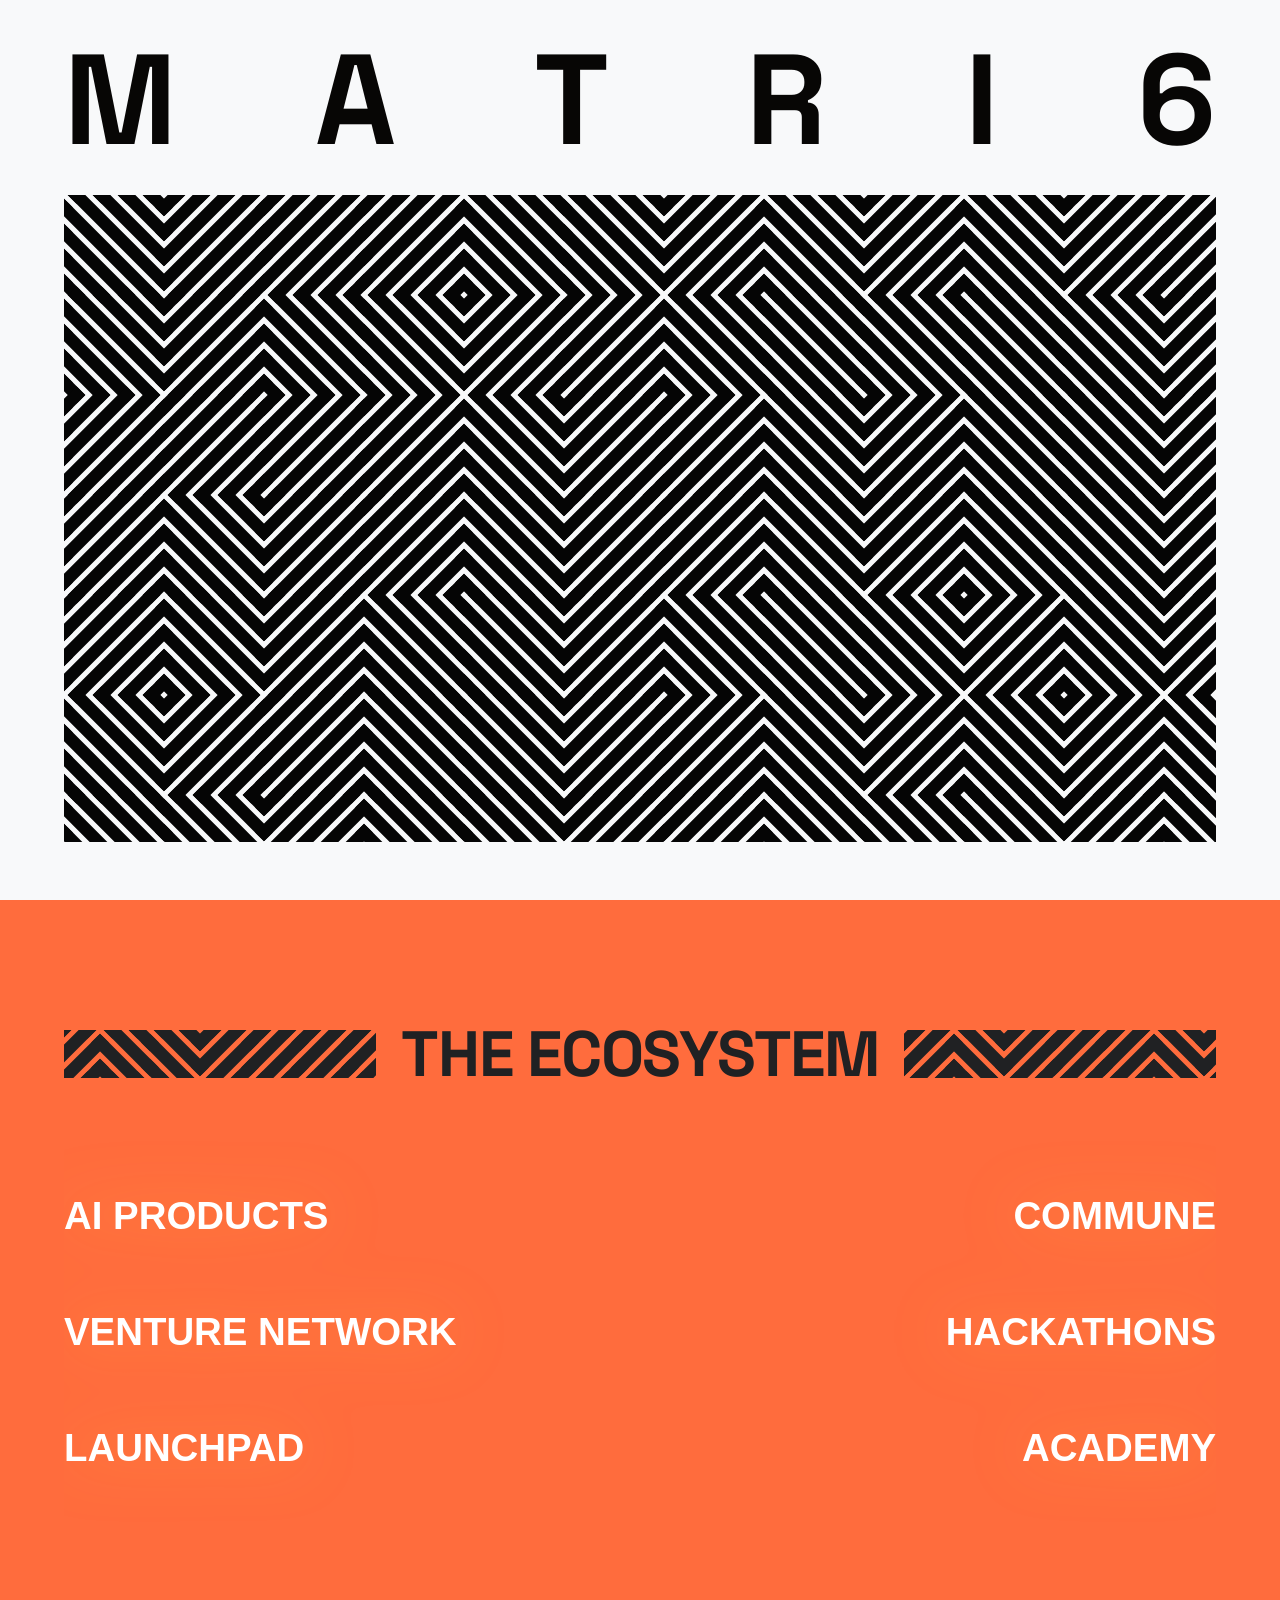
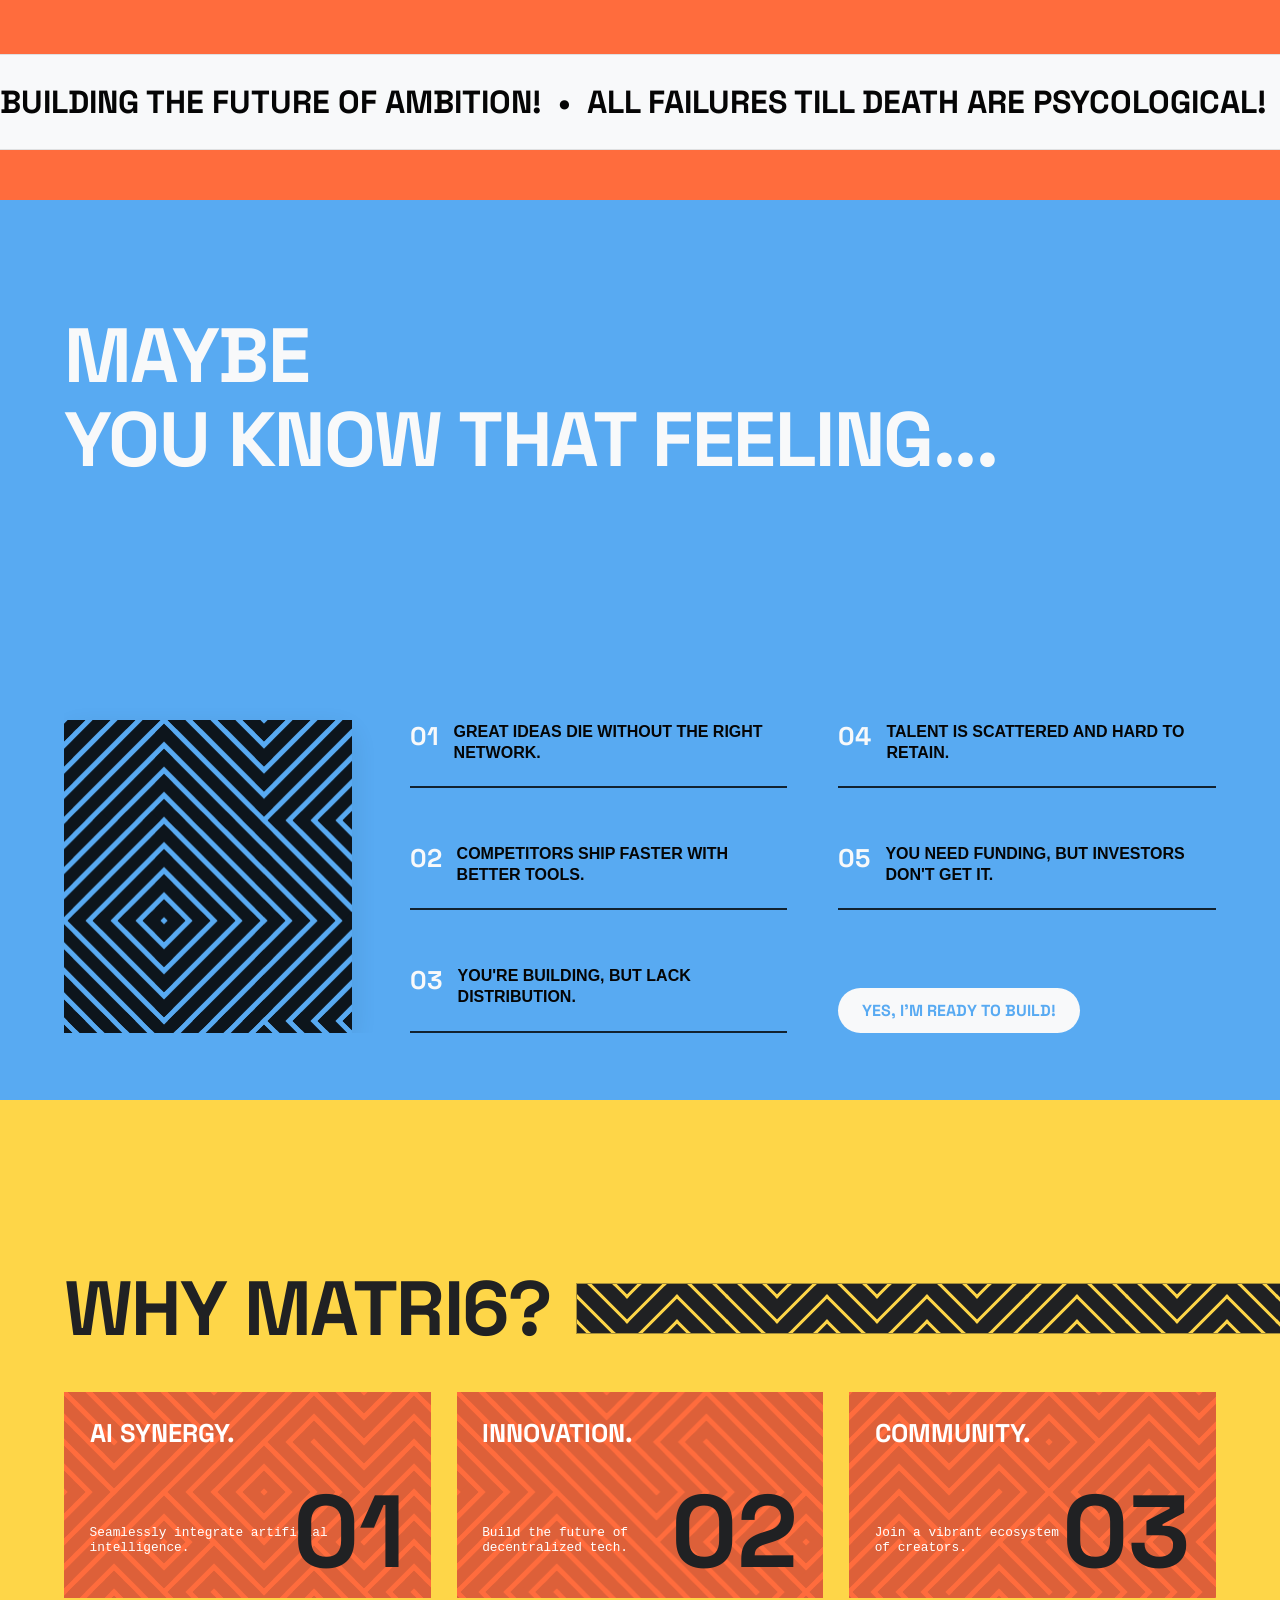
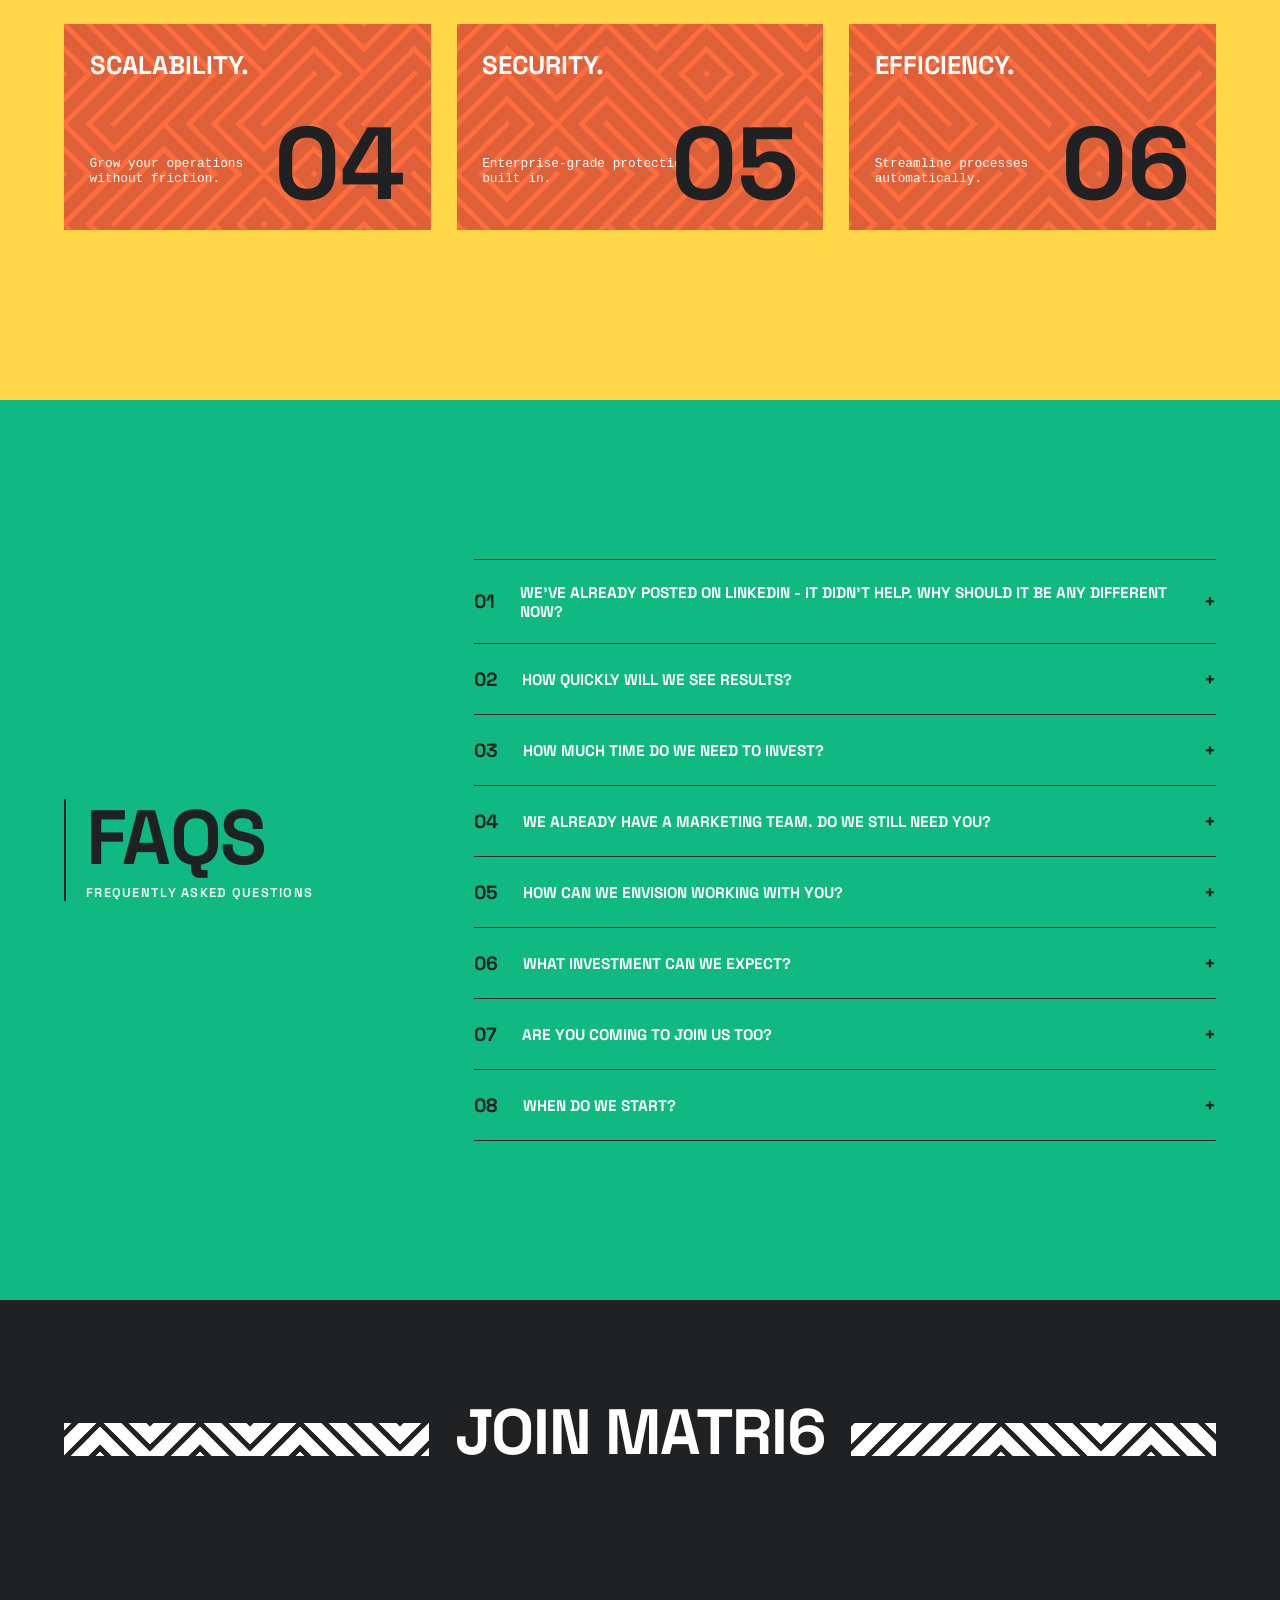
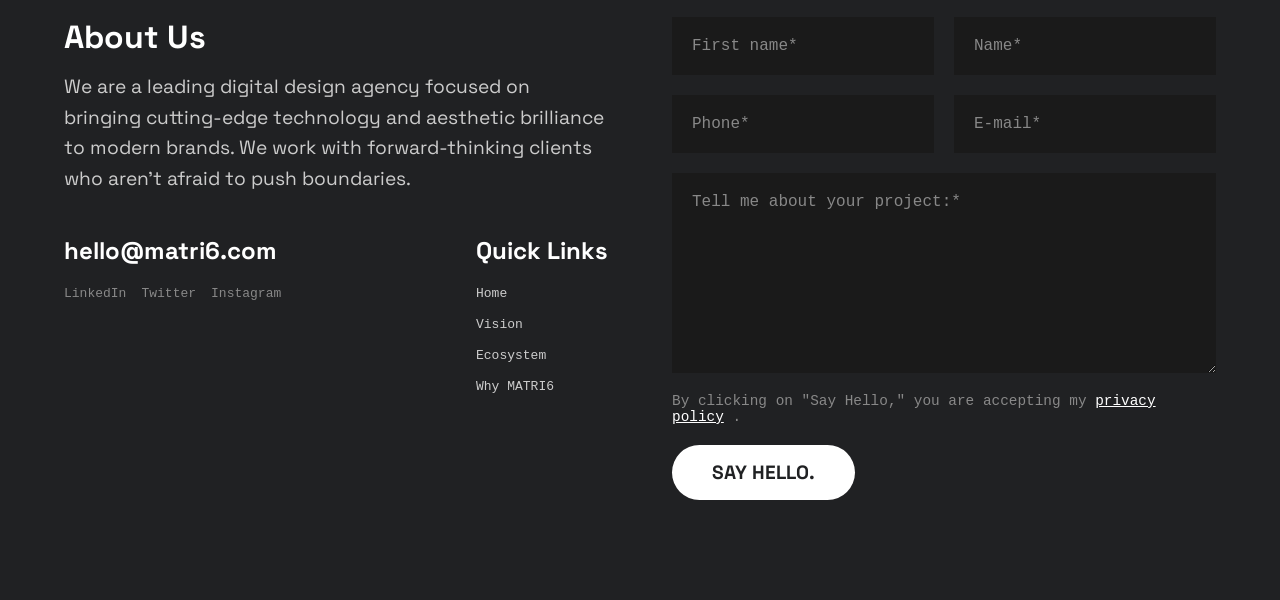
==== index.html @ a5353788 "Update links and comments in index.html" ====
<!DOCTYPE html>
<html lang="en" class="snap-page">

<head>
    <meta charset="UTF-8">
    <meta name="viewport" content="width=device-width, initial-scale=1.0">
    <title>MATRI6</title>
    <link rel="stylesheet" href="style.css">

    <!-- Google Fonts -->
    <link rel="preconnect" href="https://fonts.googleapis.com">
    <link rel="preconnect" href="https://fonts.gstatic.com" crossorigin>
    <link
        href="https://fonts.googleapis.com/css2?family=Montserrat:wght@900&family=Space+Grotesk:wght@700&family=Syncopate:wght@700&display=swap"
        rel="stylesheet">
</head>

<body>
    <div id="cursor-image"></div>
    <h1 id="main-header" class="brand-title">
        <span>M</span><span>A</span><span>T</span><span>R</span><span>I</span><span>6</span>
    </h1>
    <main class="scroll-container">
        <!-- Section 1: Landing Page -->
        <section class="landing-page">
            <div class="content-wrapper">
                <div class="title-placeholder"></div>


                <div class="art-container">
                    <canvas id="geoCanvas"></canvas>
                </div>
            </div>
        </section>

        <!-- Section 2: The Ecosystem -->
        <section id="ecosystem" class="ecosystem-section" style="background-color: #ff6c3d;">
            <div class="ecosystem-container">
                <div class="ecosystem-title-wrapper">
                    <div class="eco-art-container">
                        <canvas id="ecoGeoCanvasLeft"></canvas>
                    </div>
                    <h2 class="ecosystem-title">THE ECOSYSTEM</h2>
                    <div class="eco-art-container">
                        <canvas id="ecoGeoCanvasRight"></canvas>
                    </div>
                </div>
                <div class="ecosystem-grid">
                    <a href="eco/aiproducts.html" class="grid-item" data-image="https://picsum.photos/seed/ai/400/400">AI
                        PRODUCTS</a>
                    <a href="#ecosystem" class="grid-item right-align"
                        data-image="https://picsum.photos/seed/commune/400/400">
                        COMMUNE</a>
                    <a href="#ecosystem" class="grid-item"
                        data-image="https://picsum.photos/seed/venture/400/400">VENTURE
                        NETWORK</a>
                    <a href="#ecosystem" class="grid-item right-align"
                        data-image="https://picsum.photos/seed/hackathon/400/400">
                        HACKATHONS</a>
                    <a href="#ecosystem" class="grid-item"
                        data-image="https://picsum.photos/seed/launchpad/400/400">LAUNCHPAD
                    </a>
                    <a href="#ecosystem" class="grid-item right-align"
                        data-image="https://picsum.photos/seed/academy/400/400">ACADEMY
                    </a>
                </div>
            </div>

            <!-- Marquee Strip (Left to Right) -->
            <div class="marquee-strip">
                <div class="marquee-track">
                    <span class="marquee-text">BUILDING THE FUTURE OF AMBITION! &nbsp;&bull;&nbsp; ALL FAILURES TILL
                        DEATH ARE PSYCOLOGICAL! &nbsp;&bull;&nbsp; BUILDING THE FUTURE OF AMBITION!
                        &nbsp;&bull;&nbsp;</span>
                    <span class="marquee-text">BUILDING THE FUTURE OF AMBITION! &nbsp;&bull;&nbsp; ALL FAILURES TILL
                        DEATH ARE PSYCOLOGICAL! &nbsp;&bull;&nbsp; BUILDING THE FUTURE OF AMBITION!
                        &nbsp;&bull;&nbsp;</span>
                </div>
            </div>
        </section>

        <!-- Section 3: The Vision -->
        <section class="vision-section">
            <div class="vision-container">
                <div class="vision-header">
                    <h2>MAYBE<br>YOU KNOW THAT FEELING...</h2>
                </div>
                <div class="vision-content-wrapper">
                    <div class="vision-art-container">
                        <canvas id="visionGeoCanvas"></canvas>
                    </div>
                    <div class="vision-grid-wrapper">
                        <div class="vision-col">
                            <div class="vision-item">
                                <span class="vision-num">01</span>
                                <p class="vision-text">GREAT IDEAS DIE WITHOUT THE RIGHT NETWORK.</p>
                            </div>
                            <div class="vision-item">
                                <span class="vision-num">02</span>
                                <p class="vision-text">COMPETITORS SHIP FASTER WITH BETTER TOOLS.</p>
                            </div>
                            <div class="vision-item">
                                <span class="vision-num">03</span>
                                <p class="vision-text">YOU'RE BUILDING, BUT LACK DISTRIBUTION.</p>
                            </div>
                        </div>
                        <div class="vision-col">
                            <div class="vision-item">
                                <span class="vision-num">04</span>
                                <p class="vision-text">TALENT IS SCATTERED AND HARD TO RETAIN.</p>
                            </div>
                            <div class="vision-item">
                                <span class="vision-num">05</span>
                                <p class="vision-text">YOU NEED FUNDING, BUT INVESTORS DON'T GET IT.</p>
                            </div>
                            <div class="vision-action">
                                <button class="vision-btn">YES, I'M READY TO BUILD!</button>
                            </div>
                        </div>
                    </div>
                </div>
            </div>
        </section>
        <!-- Section 4: Why MATRI6 -->
        <section class="why-section">
            <div class="why-container">
                <div class="why-header">
                    <h2>WHY MATRI6?</h2>
                    <div class="why-title-art">
                        <canvas id="whyTitleCanvas"></canvas>
                    </div>
                </div>
                <div class="why-cards-wrapper">
                    <!-- Card 1 -->
                    <div class="why-card">
                        <canvas id="whyCanvas1" class="why-canvas"></canvas>
                        <div class="why-card-content">
                            <h3 class="why-card-title">AI SYNERGY.</h3>
                            <p class="why-card-desc">Seamlessly integrate artificial<br>intelligence.</p>
                            <span class="why-card-num">01</span>
                        </div>
                    </div>
                    <!-- Card 2 -->
                    <div class="why-card">
                        <canvas id="whyCanvas2" class="why-canvas"></canvas>
                        <div class="why-card-content">
                            <h3 class="why-card-title">INNOVATION.</h3>
                            <p class="why-card-desc">Build the future of<br>decentralized tech.</p>
                            <span class="why-card-num">02</span>
                        </div>
                    </div>
                    <!-- Card 3 -->
                    <div class="why-card">
                        <canvas id="whyCanvas3" class="why-canvas"></canvas>
                        <div class="why-card-content">
                            <h3 class="why-card-title">COMMUNITY.</h3>
                            <p class="why-card-desc">Join a vibrant ecosystem<br>of creators.</p>
                            <span class="why-card-num">03</span>
                        </div>
                    </div>
                    <!-- Card 4 -->
                    <div class="why-card">
                        <canvas id="whyCanvas4" class="why-canvas"></canvas>
                        <div class="why-card-content">
                            <h3 class="why-card-title">SCALABILITY.</h3>
                            <p class="why-card-desc">Grow your operations<br>without friction.</p>
                            <span class="why-card-num">04</span>
                        </div>
                    </div>
                    <!-- Card 5 -->
                    <div class="why-card">
                        <canvas id="whyCanvas5" class="why-canvas"></canvas>
                        <div class="why-card-content">
                            <h3 class="why-card-title">SECURITY.</h3>
                            <p class="why-card-desc">Enterprise-grade protection<br>built in.</p>
                            <span class="why-card-num">05</span>
                        </div>
                    </div>
                    <!-- Card 6 -->
                    <div class="why-card">
                        <canvas id="whyCanvas6" class="why-canvas"></canvas>
                        <div class="why-card-content">
                            <h3 class="why-card-title">EFFICIENCY.</h3>
                            <p class="why-card-desc">Streamline processes<br>automatically.</p>
                            <span class="why-card-num">06</span>
                        </div>
                    </div>
                </div>
            </div>
        </section>
        <!--
< ! - - Section 5: Events - - >
        <section class="events-section">
            <div class="events-container">
                < ! - - Row 1 - - >
                <div class="event-card">
                    <img src="https://picsum.photos/seed/ev1/600/400" alt="Event" class="event-bg">
                    <div class="event-info">
                        <h3>AI SYMPOSIUM</h3>
                        <p>Oct 12, 2026</p>
                    </div>
                </div>
                <div class="event-card">
                    <img src="https://picsum.photos/seed/ev2/600/400" alt="Event" class="event-bg">
                    <div class="event-info">
                        <h3>DESIGN WEEK</h3>
                        <p>Nov 04, 2026</p>
                    </div>
                </div>
                <div class="event-card">
                    <img src="https://picsum.photos/seed/ev3/600/400" alt="Event" class="event-bg">
                    <div class="event-info">
                        <h3>STARTUP PITCH</h3>
                        <p>Dec 01, 2026</p>
                    </div>
                </div>

                < ! - - Row 2 - - >
                <div class="event-card">
                    <img src="https://picsum.photos/seed/ev4/600/400" alt="Event" class="event-bg">
                    <div class="event-info">
                        <h3>WEB3 SUMMIT</h3>
                        <p>Jan 15, 2027</p>
                    </div>
                </div>
                <div class="events-title-center">
                    <div class="events-art-container">
                        <canvas id="eventsGeoCanvasLeft"></canvas>
                    </div>
                    <h2>EVENTS</h2>
                    <div class="events-art-container">
                        <canvas id="eventsGeoCanvasRight"></canvas>
                    </div>
                </div>
                <div class="event-card">
                    <img src="https://picsum.photos/seed/ev5/600/400" alt="Event" class="event-bg">
                    <div class="event-info">
                        <h3>FOUNDERS MEET</h3>
                        <p>Feb 20, 2027</p>
                    </div>
                </div>

                < ! - - Row 3 - - >
                <div class="event-card">
                    <img src="https://picsum.photos/seed/ev6/600/400" alt="Event" class="event-bg">
                    <div class="event-info">
                        <h3>ROBOTICS EXPO</h3>
                        <p>Mar 10, 2027</p>
                    </div>
                </div>
                <div class="event-card">
                    <img src="https://picsum.photos/seed/ev7/600/400" alt="Event" class="event-bg">
                    <div class="event-info">
                        <h3>UI/UX MASTERCLASS</h3>
                        <p>Apr 05, 2027</p>
                    </div>
                </div>
                <div class="event-card">
                    <img src="https://picsum.photos/seed/ev8/600/400" alt="Event" class="event-bg">
                    <div class="event-info">
                        <h3>DEV HACKATHON</h3>
                        <p>May 22, 2027</p>
                    </div>
                </div>
            </div>
        </section>
        
-->
        <!--
< ! - - Section 6: Blogs & News - - >
        <section class="media-section">
            <div class="media-container">

                < ! - - Blogs Area - - >
                <div class="media-area blogs-area">
                    <h2 class="media-title left-title">Blogs</h2>
                    <div class="carousel-container">
                        <button class="carousel-btn prev-btn">&lt;</button>
                        <div class="carousel-track" id="blogs-track">
                            < ! - - Cards - - >
                            <div class="media-card">
                                <div class="card-left image-placeholder"><img
                                        src="https://picsum.photos/seed/blog1/400/400" alt="Blog Image"
                                        style="width:100%; height:100%; object-fit:cover;"></div>
                                <div class="card-right geo-text blogs-geo">
                                    <canvas id="blogsCanvas1" class="media-canvas"></canvas>
                                    <div class="media-text-content blogs-content">
                                        <h3>The Future of AI</h3>
                                        <p>Discover how artificial intelligence is reshaping the modern workplace and
                                            creating new opportunities for growth.</p>
                                    </div>
                                </div>
                            </div>
                            <div class="media-card">
                                <div class="card-left image-placeholder"><img
                                        src="https://picsum.photos/seed/blog2/400/400" alt="Blog Image"
                                        style="width:100%; height:100%; object-fit:cover;"></div>
                                <div class="card-right geo-text blogs-geo">
                                    <canvas id="blogsCanvas2" class="media-canvas"></canvas>
                                    <div class="media-text-content blogs-content">
                                        <h3>Sustainable Design</h3>
                                        <p>Learn why eco-friendly architecture and sustainable materials are becoming
                                            the new standard in building design.</p>
                                    </div>
                                </div>
                            </div>
                            <div class="media-card">
                                <div class="card-left image-placeholder"><img
                                        src="https://picsum.photos/seed/blog3/400/400" alt="Blog Image"
                                        style="width:100%; height:100%; object-fit:cover;"></div>
                                <div class="card-right geo-text blogs-geo">
                                    <canvas id="blogsCanvas3" class="media-canvas"></canvas>
                                    <div class="media-text-content blogs-content">
                                        <h3>Creative Workflows</h3>
                                        <p>Maximize your team's productivity with our proven strategies for streamlining
                                            creative digital workflows.</p>
                                    </div>
                                </div>
                            </div>
                            <div class="media-card">
                                <div class="card-left image-placeholder"><img
                                        src="https://picsum.photos/seed/blog4/400/400" alt="Blog Image"
                                        style="width:100%; height:100%; object-fit:cover;"></div>
                                <div class="card-right geo-text blogs-geo">
                                    <canvas id="blogsCanvas4" class="media-canvas"></canvas>
                                    <div class="media-text-content blogs-content">
                                        <h3>Mastering Typography</h3>
                                        <p>Explore the psychological impact of font choices and how typography defines a
                                            brand's visual identity.</p>
                                    </div>
                                </div>
                            </div>
                            <div class="media-card">
                                <div class="card-left image-placeholder"><img
                                        src="https://picsum.photos/seed/blog5/400/400" alt="Blog Image"
                                        style="width:100%; height:100%; object-fit:cover;"></div>
                                <div class="card-right geo-text blogs-geo">
                                    <canvas id="blogsCanvas5" class="media-canvas"></canvas>
                                    <div class="media-text-content blogs-content">
                                        <h3>Brand Evolution</h3>
                                        <p>A comprehensive guide on when and how to successfully rebrand your business
                                            for the modern era.</p>
                                    </div>
                                </div>
                            </div>
                        </div>
                        <button class="carousel-btn next-btn">&gt;</button>
                    </div>
                </div>

                < ! - - News Area - - >
                <div class="media-area news-area">
                    <h2 class="media-title right-title">News</h2>
                    <div class="carousel-container">
                        <button class="carousel-btn prev-btn">&lt;</button>
                        <div class="carousel-track" id="news-track">
                            < ! - - Cards - - >
                            <div class="media-card">
                                <div class="card-left geo-text news-geo">
                                    <canvas id="newsCanvas1" class="media-canvas"></canvas>
                                    <div class="media-text-content news-content">
                                        <h3>MATRI6 Launched</h3>
                                        <p>We are thrilled to announce the official launch of our new digital design
                                            agency, bringing innovative solutions to modern brands.</p>
                                    </div>
                                </div>
                                <div class="card-right image-placeholder"><img
                                        src="https://picsum.photos/seed/news1/400/400" alt="News Image"
                                        style="width:100%; height:100%; object-fit:cover;"></div>
                            </div>
                            <div class="media-card">
                                <div class="card-left geo-text news-geo">
                                    <canvas id="newsCanvas2" class="media-canvas"></canvas>
                                    <div class="media-text-content news-content">
                                        <h3>Award Winning Design</h3>
                                        <p>Our team recently took home the gold at the International Web Design Awards
                                            for our work on the Eco-Future project.</p>
                                    </div>
                                </div>
                                <div class="card-right image-placeholder"><img
                                        src="https://picsum.photos/seed/news2/400/400" alt="News Image"
                                        style="width:100%; height:100%; object-fit:cover;"></div>
                            </div>
                            <div class="media-card">
                                <div class="card-left geo-text news-geo">
                                    <canvas id="newsCanvas3" class="media-canvas"></canvas>
                                    <div class="media-text-content news-content">
                                        <h3>New Office Opening</h3>
                                        <p>Expanding our global footprint with a brand new studio space right in the
                                            heart of downtown Berlin.</p>
                                    </div>
                                </div>
                                <div class="card-right image-placeholder"><img
                                        src="https://picsum.photos/seed/news3/400/400" alt="News Image"
                                        style="width:100%; height:100%; object-fit:cover;"></div>
                            </div>
                            <div class="media-card">
                                <div class="card-left geo-text news-geo">
                                    <canvas id="newsCanvas4" class="media-canvas"></canvas>
                                    <div class="media-text-content news-content">
                                        <h3>Tech Conference 2026</h3>
                                        <p>Join us this fall where our lead designer will be speaking about the
                                            intersection of art and algorithm.</p>
                                    </div>
                                </div>
                                <div class="card-right image-placeholder"><img
                                        src="https://picsum.photos/seed/news4/400/400" alt="News Image"
                                        style="width:100%; height:100%; object-fit:cover;"></div>
                            </div>
                            <div class="media-card">
                                <div class="card-left geo-text news-geo">
                                    <canvas id="newsCanvas5" class="media-canvas"></canvas>
                                    <div class="media-text-content news-content">
                                        <h3>Partnership Announcement</h3>
                                        <p>We are excited to partner with GlobalTech to bring cutting-edge UX/UI
                                            frameworks to startups worldwide.</p>
                                    </div>
                                </div>
                                <div class="card-right image-placeholder"><img
                                        src="https://picsum.photos/seed/news5/400/400" alt="News Image"
                                        style="width:100%; height:100%; object-fit:cover;"></div>
                            </div>
                        </div>
                        <button class="carousel-btn next-btn">&gt;</button>
                    </div>
                </div>

            </div>
        </section>
        
-->
        <!-- Section 7: FAQs & Insights -->
        <section class="faq-section">
            <div class="faq-container">

                <!-- Left Column -->
                <div class="faq-left">
                    <div class="faq-tab active" data-target="faq-list">
                        <h2 class="faq-tab-title">FAQS</h2>
                        <p class="faq-tab-subtitle">FREQUENTLY ASKED QUESTIONS</p>
                    </div>
                    <!-- <div class="faq-tab" data-target="insights-list">
                        <h2 class="faq-tab-title">INSIGHTS</h2>
                        <p class="faq-tab-subtitle">EXTREMELY RARELY ASKED QUESTIONS</p>
                    </div> -->
                </div>

                <!-- Right Column -->
                <div class="faq-right">

                    <!-- FAQs List -->
                    <div class="faq-list-container active" id="faq-list">
                        <div class="faq-item">
                            <div class="faq-header">
                                <span class="faq-num">01</span>
                                <span class="faq-text">WE'VE ALREADY POSTED ON LINKEDIN - IT DIDN'T HELP. WHY SHOULD IT
                                    BE ANY DIFFERENT NOW?</span>
                                <span class="faq-icon">+</span>
                            </div>
                            <div class="faq-body">
                                <p>I work with a maximum of three companies per quarter. From April 2025 onwards, my
                                    capacity will be limited.</p>
                            </div>
                        </div>
                        <div class="faq-item">
                            <div class="faq-header">
                                <span class="faq-num">02</span>
                                <span class="faq-text">HOW QUICKLY WILL WE SEE RESULTS?</span>
                                <span class="faq-icon">+</span>
                            </div>
                            <div class="faq-body">
                                <p>I work with a maximum of three companies per quarter. From April 2025 onwards, my
                                    capacity will be limited.</p>
                            </div>
                        </div>
                        <div class="faq-item">
                            <div class="faq-header">
                                <span class="faq-num">03</span>
                                <span class="faq-text">HOW MUCH TIME DO WE NEED TO INVEST?</span>
                                <span class="faq-icon">+</span>
                            </div>
                            <div class="faq-body">
                                <p>I work with a maximum of three companies per quarter. From April 2025 onwards, my
                                    capacity will be limited.</p>
                            </div>
                        </div>
                        <div class="faq-item">
                            <div class="faq-header">
                                <span class="faq-num">04</span>
                                <span class="faq-text">WE ALREADY HAVE A MARKETING TEAM. DO WE STILL NEED YOU?</span>
                                <span class="faq-icon">+</span>
                            </div>
                            <div class="faq-body">
                                <p>I work with a maximum of three companies per quarter. From April 2025 onwards, my
                                    capacity will be limited.</p>
                            </div>
                        </div>
                        <div class="faq-item">
                            <div class="faq-header">
                                <span class="faq-num">05</span>
                                <span class="faq-text">HOW CAN WE ENVISION WORKING WITH YOU?</span>
                                <span class="faq-icon">+</span>
                            </div>
                            <div class="faq-body">
                                <p>I work with a maximum of three companies per quarter. From April 2025 onwards, my
                                    capacity will be limited.</p>
                            </div>
                        </div>
                        <div class="faq-item">
                            <div class="faq-header">
                                <span class="faq-num">06</span>
                                <span class="faq-text">WHAT INVESTMENT CAN WE EXPECT?</span>
                                <span class="faq-icon">+</span>
                            </div>
                            <div class="faq-body">
                                <p>I work with a maximum of three companies per quarter. From April 2025 onwards, my
                                    capacity will be limited.</p>
                            </div>
                        </div>
                        <div class="faq-item">
                            <div class="faq-header">
                                <span class="faq-num">07</span>
                                <span class="faq-text">ARE YOU COMING TO JOIN US TOO?</span>
                                <span class="faq-icon">+</span>
                            </div>
                            <div class="faq-body">
                                <p>I work with a maximum of three companies per quarter. From April 2025 onwards, my
                                    capacity will be limited.</p>
                            </div>
                        </div>
                        <div class="faq-item">
                            <div class="faq-header">
                                <span class="faq-num">08</span>
                                <span class="faq-text">WHEN DO WE START?</span>
                                <span class="faq-icon">+</span>
                            </div>
                            <div class="faq-body">
                                <p>I work with a maximum of three companies per quarter. From April 2025 onwards, my
                                    capacity will be limited.</p>
                            </div>
                        </div>
                    </div>

                    <!--
< ! - - Insights List - - >
                    <div class="faq-list-container" id="insights-list">
                        <div class="faq-item">
                            <div class="faq-header">
                                <span class="faq-num">01</span>
                                <span class="faq-text">GIN AND TONIC OR WINE.</span>
                                <span class="faq-icon">+</span>
                            </div>
                            <div class="faq-body">
                                <p>I work with a maximum of three companies per quarter. From April 2025 onwards, my
                                    capacity will be limited.</p>
                            </div>
                        </div>
                        <div class="faq-item">
                            <div class="faq-header">
                                <span class="faq-num">02</span>
                                <span class="faq-text">DO YOU ALWAYS LOOK THIS GOOD?</span>
                                <span class="faq-icon">+</span>
                            </div>
                            <div class="faq-body">
                                <p>I work with a maximum of three companies per quarter. From April 2025 onwards, my
                                    capacity will be limited.</p>
                            </div>
                        </div>
                        <div class="faq-item">
                            <div class="faq-header">
                                <span class="faq-num">03</span>
                                <span class="faq-text">IF YOU COULD PUT A ZOO ANIMAL IN YOUR GARDEN, WHICH ONE WOULD IT
                                    BE?</span>
                                <span class="faq-icon">+</span>
                            </div>
                            <div class="faq-body">
                                <p>I work with a maximum of three companies per quarter. From April 2025 onwards, my
                                    capacity will be limited.</p>
                            </div>
                        </div>
                        <div class="faq-item">
                            <div class="faq-header">
                                <span class="faq-num">04</span>
                                <span class="faq-text">WHAT IS YOUR FAVORITE WORD?</span>
                                <span class="faq-icon">+</span>
                            </div>
                            <div class="faq-body">
                                <p>I work with a maximum of three companies per quarter. From April 2025 onwards, my
                                    capacity will be limited.</p>
                            </div>
                        </div>
                    </div>
-->
                </div>
            </div>
        </section>
        <!-- Section 8: Join MATRI6 -->
        <section class="contact-section">
            <div class="contact-container">
                <div class="ecosystem-title-wrapper contact-title-wrapper">
                    <div class="eco-art-container">
                        <canvas id="contactGeoCanvasLeft"></canvas>
                    </div>
                    <h2 class="ecosystem-title" style="color: #ffffff;">JOIN MATRI6</h2>
                    <div class="eco-art-container">
                        <canvas id="contactGeoCanvasRight"></canvas>
                    </div>
                </div>
                <div class="contact-content">

                    <!-- Left: Info -->
                    <div class="contact-left">
                        <div class="about-us">
                            <h3>About Us</h3>
                            <p>We are a leading digital design agency focused on bringing cutting-edge technology and
                                aesthetic brilliance to modern brands. We work with forward-thinking clients who aren't
                                afraid to push boundaries.</p>
                        </div>
                        <div class="contact-footer">
                            <div class="contact-info">
                                <a href="mailto:hello@matri6.com" class="contact-email">hello@matri6.com</a>
                                <div class="social-links">
                                    <a href="#">LinkedIn</a>
                                    <a href="#">Twitter</a>
                                    <a href="#">Instagram</a>
                                </div>
                            </div>
                            <div class="quick-links">
                                <h3>Quick Links</h3>
                                <ul>
                                    <li><a href="#">Home</a></li>
                                    <li><a href="#">Vision</a></li>
                                    <li><a href="#">Ecosystem</a></li>
                                    <li><a href="#">Why MATRI6</a></li>
                                </ul>
                            </div>
                        </div>
                    </div>

                    <!-- Right: Form -->
                    <div class="contact-right">
                        <form class="contact-form" action="#" method="POST">
                            <div class="form-grid">
                                <input type="text" name="first_name" placeholder="First name*" required>
                                <input type="text" name="last_name" placeholder="Name*" required>
                                <input type="tel" name="phone" placeholder="Phone*" required>
                                <input type="email" name="email" placeholder="E-mail*" required>
                            </div>
                            <textarea name="project_details" placeholder="Tell me about your project:*"
                                required></textarea>
                            <p class="privacy-text">By clicking on "Say Hello," you are accepting my <a href="#">privacy
                                    policy</a> .</p>
                            <button type="submit" class="submit-btn">SAY HELLO.</button>
                        </form>
                    </div>
                </div>
            </div>
        </section>
    </main>

    <script src="main.js"></script>
</body>

</html>
---- style.css ----
/* 
  Colors 
  Primary: Off-white
  Secondary: Black & #ff7722 (Orange)
*/
:root {
    --primary-bg: #f8f9fa;
    --secondary-black: #050505;
    --accent-orange: #ff7722;
}

* {
    margin: 0;
    padding: 0;
    box-sizing: border-box;
}

html {
    overflow-x: hidden;
}

html.snap-page {
    scroll-snap-type: y mandatory;
}

html.snap-page section {
    scroll-snap-align: start;
    scroll-snap-stop: always;
}

body {
    width: 100vw;
    font-family: 'Futura', sans-serif;
    background-color: var(--primary-bg);
    color: var(--secondary-black);
}

/* Scroll Snapping Container */
.scroll-container {
    width: 100%;
}

.sticky-wrapper {
    height: 500vh; /* 5 product sections */
    position: relative;
}

.overflow-hider {
    position: sticky;
    top: 0;
    width: 100vw;
    height: 100vh;
    overflow: hidden;
}

.horizontal-scroll-track {
    display: flex;
    width: 500vw;
    height: 100vh;
}

.horizontal-scroll-track > section {
    flex: 0 0 100vw;
    height: 100vh;
}


section {
    width: 100%;
    height: 100vh;
    height: 100dvh;
    display: flex;
    flex-direction: column;
    justify-content: center;
    align-items: center;
    position: relative;
    padding: 2rem;
    overflow: hidden;
}

@media (max-width: 768px) {
    section {
        padding: 1rem;
    }
}

/* Landing Page Specific */
.landing-page {
    text-align: center;
    padding: 0;
}

.content-wrapper {
    display: flex;
    flex-direction: column;
    align-items: center;
    width: 95vw;
    height: 95vh;
    justify-content: space-between;
    padding: 2vh 0;
    z-index: 10;
}

/* 
  Geometric sans-serif, heavy weight, tight tracking, all caps 
  Using Montserrat Black as it perfectly fits this description
*/
#main-header {
    position: fixed;
    top: 4vh;
    left: 50%;
    transform: translateX(-50%);
    width: 90vw;
    max-width: 1440px;
    z-index: 100;
    
    font-family: 'Space Grotesk', sans-serif;
    font-weight: 700;
    font-size: clamp(3rem, 10vw, 14rem);
    text-transform: uppercase;
    line-height: 1;
    
    /* Mix blend mode for dynamic color contrast */
    color: white; 
    mix-blend-mode: difference;
    
    display: flex;
    justify-content: space-between;
    
    transition: all 0.8s cubic-bezier(0.16, 1, 0.3, 1);
    pointer-events: none; /* Allows clicking elements underneath when large */
}

#main-header.scrolled {
    top: 30px;
    width: 250px; /* Shrinks the width, bringing letters together */
    font-size: 2rem;
    mix-blend-mode: normal;
    padding-bottom: 12px; /* Increased from 5px for a bit more aesthetic spacing */
}

/* Animated Underlines */
#main-header::after {
    content: '';
    position: absolute;
    bottom: -2px;
    left: 0;
    width: 100%;
    height: 2px;
    background-color: white;
    transform-origin: left;
    animation: lineSweep 3s infinite cubic-bezier(0.65, 0, 0.35, 1);
}

@keyframes lineSweep {
    0% {
        transform-origin: left;
        transform: scaleX(0);
    }
    49.9% {
        transform-origin: left;
        transform: scaleX(1);
    }
    50% {
        transform-origin: right;
        transform: scaleX(1);
    }
    100% {
        transform-origin: right;
        transform: scaleX(0);
    }
}

/* Hide line on Page 1 (Section 1) */
#main-header[data-section="1"]::after {
    display: none;
}

/* Static Header (used on subpages like aiproducts.html) */
.static-header {
    position: fixed;
    top: 30px;
    left: 50%;
    transform: translateX(-50%);
    width: 250px;
    z-index: 100;
    
    font-family: 'Space Grotesk', sans-serif;
    font-weight: 700;
    font-size: 2rem;
    text-transform: uppercase;
    line-height: 1;
    
    color: white; 
    
    display: flex;
    justify-content: space-between;
    padding-bottom: 12px;
}

.title-placeholder {
    width: 100%;
    height: clamp(2.4rem, 8vw, 11.2rem);
    margin-bottom: 1rem;
    margin-top: 4vh;
}

.brand-subtitle {
    font-family: 'Futura', sans-serif;
    font-weight: bold;
    font-size: clamp(0.8rem, 2.5vw, 1.8rem);
    letter-spacing: 0.05em; 
    text-transform: uppercase;
    color: var(--secondary-black);
    margin-bottom: 3vh;
    width: 100%;
    text-align: justify;
    text-align-last: justify;
}

.art-container {
    width: 100%;
    flex-grow: 1; /* Takes the remaining height */
    min-height: 250px;
    position: relative;
    background-color: transparent;
    overflow: hidden;
    margin-bottom: 2vh;
    border-radius: 0 !important;
}

#geoCanvas {
    display: block;
    width: 100%;
    height: 100%;
}

/* Helper for next sections */
.next-section {
    border-top: 1px solid rgba(0,0,0,0.1);
}

.section-title {
    font-family: 'Futura', sans-serif;
    font-weight: bold;
    font-size: 4rem;
    letter-spacing: -0.04em;
    color: var(--secondary-black);
}

/* Ecosystem Section (Section 2) */
.ecosystem-section {
    width: 100%;
    padding: 0;
    height: 100vh;
    height: 100dvh;
    display: flex;
    flex-direction: column;
    justify-content: center;
    align-items: center;
    position: relative;
    padding: 2rem;
    overflow-x: hidden; /* Hide the marquee overflow */
}

/* Marquee Strip */
.marquee-strip {
    margin-top: auto; /* Pushes it down below the grid exactly where the quote was */
    margin-bottom: 2vh; /* Moves the marquee up slightly so it doesn't get cut */
    width: 100vw; /* Stretch across the entire screen */
    background-color: var(--primary-bg);
    padding: 3vh 0; /* Increased to make it taller */
    overflow: hidden;
    display: flex;
    white-space: nowrap;
    border-top: 1px solid rgba(0,0,0,0.1);
    border-bottom: 1px solid rgba(0,0,0,0.1);
}

.marquee-track {
    display: flex;
    width: fit-content;
    animation: marquee-left-to-right 25s linear infinite;
}

.marquee-text {
    padding-right: 2vw; /* Ensure there is no awkward snapping gap */
    font-family: 'Space Grotesk', sans-serif;
    font-size: clamp(1.5rem, 3vw, 2rem); /* Increased font size for taller strip */
    font-weight: 700;
    color: var(--secondary-black);
}

@keyframes marquee-left-to-right {
    0% { transform: translateX(-50%); }
    100% { transform: translateX(0); }
}

.ecosystem-container {
    width: 95vw;
    flex: 1;
    display: flex;
    flex-direction: column;
    align-items: center;
    padding: 10vh 0 5vh;
    color: white;
}

.ecosystem-title-wrapper {
    display: flex;
    align-items: center;
    width: 100vw;
    flex-shrink: 0;
    margin-left: calc(-50vw + 50%);
    margin-right: calc(-50vw + 50%);
    margin-bottom: 12vh;
    font-size: clamp(2rem, 5vw, 5rem);
}

.eco-art-container {
    flex: 1;
    height: 0.75em; /* Scaled perfectly to the text cap-height */
    background-color: transparent; /* Use transparent to let the canvas background show */
    overflow: hidden;
    border-radius: 0 !important;
}

#ecoGeoCanvasLeft, #ecoGeoCanvasRight {
    display: block;
    width: 100%;
    height: 100%;
}

.ecosystem-title {
    font-family: 'Space Grotesk', sans-serif;
    font-size: inherit;
    text-transform: uppercase;
    font-weight: 900;
    margin-bottom: 0;
    letter-spacing: -0.02em; /* Tighter letter spacing to match the Space Grotesk aesthetic */
    text-align: center;
    color: #202123;
    padding: 0 2vw;
    white-space: nowrap;
    line-height: 1;
}

.ecosystem-grid {
    display: grid;
    grid-template-columns: 1fr 1fr;
    gap: 8vh 4vw;
    width: 100%;
    filter: drop-shadow(0px 0px 30px rgba(255, 230, 50, 0.25)); /* Faint yellow-ish shadow */
}

.grid-item {
    font-family: 'Futura', sans-serif;
    font-size: clamp(1.2rem, 3vw, 3.5rem);
    font-weight: bold;
    text-transform: uppercase;
    justify-self: start; /* Shrinks the hit area to just the text */
    text-decoration: none;
    color: inherit;
    cursor: pointer;
    display: block;
    transition: transform 0.3s cubic-bezier(0.16, 1, 0.3, 1), color 0.3s ease;
    transform-origin: left;
}

.grid-item:hover {
    transform: scale(1.05);
    color: #202123;
}

.grid-item.mixed-case {
    text-transform: none;
}

.grid-item.right-align {
    text-align: right;
    justify-self: end; /* Shrinks the hit area to just the text on the right side */
    transform-origin: right;
}



#cursor-image {
    position: fixed;
    width: 350px;
    height: 350px;
    background-size: cover;
    background-position: center;
    pointer-events: none;
    z-index: 1000;
    opacity: 0;
    border-radius: 8px; /* Slight rounding for a premium feel */
    transform: translate(15px, 15px) scale(0.5) rotate(-5deg);
    transition: opacity 0.3s cubic-bezier(0.16, 1, 0.3, 1), transform 0.4s cubic-bezier(0.16, 1, 0.3, 1);
}

#cursor-image.align-left {
    transform: translate(calc(-100% - 15px), 15px) scale(0.5) rotate(5deg);
}

#cursor-image.visible {
    opacity: 1;
    transform: translate(15px, 15px) scale(1) rotate(0deg);
}

#cursor-image.visible.align-left {
    transform: translate(calc(-100% - 15px), 15px) scale(1) rotate(0deg);
}

/* Mobile Responsiveness */
@media (max-width: 768px) {
    .ecosystem-grid {
        grid-template-columns: 1fr;
        flex-grow: 1; /* Take up all space between title and quote */
        align-content: space-evenly; /* Distribute items evenly */
        gap: 0; /* Let space-evenly handle the vertical spacing */
        margin-bottom: 4vh; /* Add a bit of space before the quote */
    }
    
    .grid-item, .grid-item.right-align {
        text-align: center; /* Center everything on mobile for a cleaner look */
        justify-self: center; /* Ensure hover hit area remains just the text */
        font-size: clamp(1.8rem, 6vw, 3rem); /* Increase font size on mobile */
    }
    
    .ecosystem-title-wrapper {
        margin-bottom: 2vh; /* Less margin on mobile since space-evenly takes over */
        font-size: clamp(2.8rem, 8vw, 4rem); /* Increase heading size on mobile */
    }
    
    #main-header {
        top: 8vh; /* Give the header more breathing room at the top on mobile */
    }
    
    .title-placeholder {
        margin-top: 8vh; /* Ensure the art is pushed down correspondingly */
    }
}

/* Section 3: The Vision */
.vision-section {
    width: 100%;
    height: 100vh;
    height: 100dvh;
    display: flex;
    justify-content: center;
    align-items: center;
    background-color: #58aaf2; 
    color: var(--secondary-black);
}

.vision-container {
    width: 90vw;
    height: 85vh;
    display: flex;
    flex-direction: column;
    justify-content: space-between;
    padding-top: 5vh;
}

.vision-header {
    width: 100%;
}

.vision-header h2 {
    font-family: 'Space Grotesk', sans-serif;
    font-size: clamp(3rem, 6vw, 7rem);
    font-weight: 900;
    line-height: 1.1;
    color: var(--primary-bg); /* White/Cream */
    text-transform: uppercase;
    letter-spacing: -0.02em;
    transform: translateX(150px);
    opacity: 0;
    transition: transform 0.8s cubic-bezier(0.16, 1, 0.3, 1), opacity 0.8s ease-out;
}

.vision-header h2.animate-in {
    transform: translateX(0);
    opacity: 1;
}

.vision-content-wrapper {
    display: flex;
    width: 100%;
    justify-content: space-between;
    margin-top: auto;
}

.vision-art-container {
    width: 25%;
    border-radius: 0 !important;
    overflow: hidden;
    margin-right: auto;
    opacity: 0.9;
    box-shadow: 0 10px 30px rgba(0, 0, 0, 0.1);
}

#visionGeoCanvas {
    display: block;
    width: 100%;
    height: 100%;
}

.vision-grid-wrapper {
    display: flex;
    gap: 4vw;
    width: 70%; /* Take up right portion of screen */
}

.vision-col {
    display: flex;
    flex-direction: column;
    flex: 1;
    gap: 6vh; /* Increased from 3vh for more breathing room */
}

.vision-item {
    display: flex;
    align-items: flex-start;
    gap: 15px;
    border-bottom: 2px solid rgba(0, 0, 0, 0.8);
    padding-bottom: 2.5vh; /* Increased from 1vh for aesthetic spacing */
}

.vision-num {
    font-family: 'Space Grotesk', sans-serif;
    font-size: clamp(1.2rem, 2vw, 2rem);
    font-weight: 700;
    color: var(--primary-bg); /* White */
}

.vision-text {
    font-family: 'Futura', sans-serif;
    font-size: clamp(1rem, 1.2vw, 1.4rem);
    font-weight: bold;
    color: var(--secondary-black); /* Black text */
    text-transform: uppercase;
    line-height: 1.3;
    margin-top: 2px;
}

.vision-action {
    margin-top: auto; /* Push to bottom of col */
    padding-top: 2vh;
}

.vision-btn {
    background-color: var(--primary-bg);
    color: #58aaf2;
    font-family: 'Space Grotesk', sans-serif;
    font-size: 1rem;
    font-weight: 900;
    padding: 12px 24px;
    border: none;
    border-radius: 50px; /* Pill shape */
    cursor: pointer;
    text-transform: uppercase;
    transition: transform 0.3s ease, box-shadow 0.3s ease;
}

.vision-btn:hover {
    transform: translateY(-2px);
    box-shadow: 0 5px 15px rgba(0,0,0,0.2);
}

/* Vision Mobile Responsiveness */
@media (max-width: 900px) {
    .vision-container {
        justify-content: flex-start;
        gap: 0;
        padding-top: 10vh; /* Room for header */
        padding-bottom: 2vh;
        height: 100%;
        min-height: unset;
        display: flex;
        flex-direction: column;
    }
    .vision-header h2 {
        font-size: 2.5rem;
    }
    .vision-content-wrapper {
        justify-content: flex-start;
        margin-top: 4vh;
        flex: 1;
        display: flex;
    }
    .vision-art-container {
        display: none; /* Hide art on mobile to save space */
    }
    .vision-grid-wrapper {
        width: 100%;
        flex-direction: column;
        gap: 0;
        flex: 1;
        display: flex;
        justify-content: space-evenly;
    }
    .vision-col {
        display: contents;
    }
    .vision-item {
        padding-bottom: 1.5vh;
        border-bottom: 1px solid rgba(0, 0, 0, 0.8);
    }
    .vision-num {
        font-size: 1.2rem;
    }
    .vision-text {
        font-size: 1.1rem;
        margin-top: 0;
    }
    .vision-action {
        padding-top: 1vh;
        margin-top: 0;
        text-align: center;
        display: flex;
        align-items: center;
        justify-content: center;
    }
    .vision-btn {
        padding: 12px 24px;
        font-size: 1rem;
    }
}

/* ==========================================================================
   Section 4: Why MATRI6
   ========================================================================== */
.why-section {
    width: 100%;
    height: 100vh;
    height: 100dvh;
    background-color: #fed648;
    display: flex;
    justify-content: center;
    align-items: center;
}

.why-container {
    width: 95vw;
    height: 100%;
    display: flex;
    flex-direction: column;
    justify-content: center;
    padding: 10vh 0;
}

.why-header {
    width: 100%;
    margin-bottom: 5vh;
    display: flex;
    align-items: center;
    gap: 2vw;
}

.why-header h2 {
    font-family: 'Space Grotesk', sans-serif;
    font-size: clamp(3rem, 6vw, 6rem);
    text-transform: uppercase;
    font-weight: 900;
    line-height: 1;
    letter-spacing: -0.02em; /* Tighter letter spacing to match the Space Grotesk aesthetic */
    color: #202123;
    max-width: 50vw;
    margin: 0;
    flex-shrink: 0;
}

.why-title-art {
    flex: 1;
    height: clamp(1.5rem, 4vw, 4rem);
    background-color: transparent;
    position: relative;
    overflow: hidden;
    border-radius: 0 !important;
    border-top: 1px solid rgba(32, 33, 35, 0.4);
    border-bottom: 1px solid rgba(32, 33, 35, 0.4);
    border-left: 1px solid rgba(32, 33, 35, 0.4);
    margin-right: calc(-50vw + 50%); /* Extends art to the right edge of the screen */
}

.why-cards-wrapper {
    display: grid;
    grid-template-columns: repeat(3, 1fr);
    gap: 2vw;
    width: 100%;
}

.why-card {
    flex: 1;
    background-color: #ff6c3d;
    position: relative;
    aspect-ratio: 16 / 9;
    overflow: hidden;
}

.why-canvas {
    position: absolute;
    top: 0;
    left: 0;
    width: 100%;
    height: 100%;
    opacity: 0.15;
    z-index: 1;
}

.why-card-content {
    position: relative;
    z-index: 2;
    padding: 2vw;
    width: 100%;
    height: 100%;
    display: flex;
    flex-direction: column;
    justify-content: space-between;
}

.why-card-title {
    font-family: 'Space Grotesk', sans-serif;
    font-size: clamp(1.2rem, 2vw, 2.5rem);
    text-transform: uppercase;
    font-weight: 900;
    color: #ffffff;
    margin: 0;
}

.why-card-desc {
    font-family: 'Courier New', Courier, monospace;
    font-size: clamp(0.8rem, 1vw, 1.2rem);
    color: #ffffff;
    margin: 0;
    margin-top: auto;
    margin-bottom: 2vh;
}

.why-card-num {
    font-family: 'Space Grotesk', sans-serif;
    font-size: clamp(4rem, 8vw, 8rem);
    font-weight: 900;
    color: #202123;
    align-self: flex-end;
    line-height: 0.8;
    position: absolute;
    bottom: 2vw;
    right: 2vw;
}

/* Mobile Responsiveness for Section 4 */
@media (max-width: 900px) {
    .why-container {
        width: 100vw;
        padding: 12vh 0 0 0; /* Space for the main MATRI6 fixed logo */
        justify-content: flex-start;
    }
    
    .why-header {
        margin-bottom: 2vh;
        padding: 0 5vw;
        flex-direction: column;
    }
    
    .why-header h2 {
        max-width: 100%;
        text-align: center;
        font-size: clamp(2.5rem, 8vw, 4rem);
    }
    
    .why-title-art {
        display: none; /* Hide the art line to keep the heading clean below the logo */
    }
    
    .why-cards-wrapper {
        display: flex;
        flex-direction: column;
        gap: 1.5vh;
        width: 100%;
        flex: 1;
        padding: 0 4vw 2vh 4vw; /* Aesthetic padding */
        overflow: hidden; /* Squeezed to fit, no scroll */
    }
    
    .why-card {
        aspect-ratio: auto;
        min-height: 0;
        height: clamp(8vh, 10vh, 12vh); /* Squeeze into screen */
        border: none;
        border-radius: 12px;
        box-shadow: 0 4px 15px rgba(0,0,0,0.1); /* Aesthetic shadow */
    }

    .why-card-content {
        display: grid;
        grid-template-columns: 1fr auto;
        grid-template-rows: auto auto;
        padding: 1vh 4vw;
        height: 100%;
        align-content: center;
        row-gap: 2px;
    }

    .why-card-title {
        grid-column: 1;
        grid-row: 1;
        font-size: clamp(1rem, 3.5vw, 1.3rem);
        margin: 0;
        align-self: flex-end;
    }

    .why-card-desc {
        grid-column: 1;
        grid-row: 2;
        font-size: clamp(0.7rem, 2.5vw, 0.9rem);
        margin: 0;
        align-self: flex-start;
        line-height: 1.2;
    }

    .why-card-num {
        grid-column: 2;
        grid-row: 1 / 3;
        position: static;
        font-size: clamp(2rem, 7vw, 3rem);
        align-self: center;
        line-height: 1;
    }
}

/* ==========================================================================
   Section 5: Events
   ========================================================================== */
.events-section {
    width: 100%;
    height: 100vh;
    background-color: #0fb981;
    display: flex;
    justify-content: center;
    align-items: center;
    overflow: hidden;
}

.events-container {
    width: 90%;
    height: 80%; /* Reduced from 90% to give more breathing room */
    margin-top: 10vh; /* Pushes the grid down to clear the fixed MATRI6 logo */
    display: grid;
    grid-template-columns: repeat(3, 1fr);
    grid-template-rows: repeat(3, 1fr);
    gap: 2vw;
}

.event-card {
    position: relative;
    overflow: hidden;
    border-radius: 4px; /* Slight rounding for aesthetics */
    background-color: #000;
    cursor: pointer;
    box-shadow: 0 4px 15px rgba(0,0,0,0);
    transition: box-shadow 0.3s ease, transform 0.3s ease;
}

.event-card:hover {
    box-shadow: 0 10px 30px rgba(0,0,0,0.4);
    transform: translateY(-5px);
}

.event-bg {
    position: absolute;
    top: 0; left: 0;
    width: 100%; height: 100%;
    object-fit: cover;
    z-index: 1;
    opacity: 0.7;
    transition: transform 0.5s ease, opacity 0.3s ease;
}

.event-card:hover .event-bg {
    transform: scale(1.08);
    opacity: 0.9;
}

.event-info {
    position: absolute;
    bottom: 0; left: 0;
    width: 100%;
    padding: 1.5vw;
    z-index: 2;
    background: linear-gradient(to top, rgba(0,0,0,0.8) 0%, rgba(0,0,0,0) 100%);
    color: #fff;
    display: flex;
    flex-direction: column;
    justify-content: flex-end;
}

.event-info h3 {
    font-family: 'Space Grotesk', sans-serif;
    font-size: clamp(1rem, 2vw, 1.8rem);
    margin: 0 0 0.5vh 0;
    text-transform: uppercase;
}

.event-info p {
    font-family: 'Courier New', Courier, monospace;
    font-size: clamp(0.8rem, 1vw, 1rem);
    margin: 0;
    color: #ff6c3d; /* Accent color for the date */
}

.events-title-center {
    display: flex;
    justify-content: center;
    align-items: center;
    gap: 2vw;
}

.events-art-container {
    flex: 1;
    height: clamp(2rem, 5vw, 5rem);
    background-color: transparent;
    display: none; /* Hidden on desktop */
}

.events-art-container canvas {
    width: 100%;
    height: 100%;
}

.events-title-center h2 {
    font-family: 'Space Grotesk', sans-serif;
    font-size: clamp(3rem, 6vw, 6rem);
    color: #202123;
    margin: 0;
    font-weight: 900;
    text-transform: uppercase;
    letter-spacing: -0.02em;
}

/* ==========================================================================
   Section 6: Blogs & News
   ========================================================================== */
.media-section {
    width: 100%;
    height: 100vh;
    height: 100dvh;
    background-color: #fca5a6; /* Pink */
    display: flex;
    justify-content: center;
    align-items: center;
}

.media-container {
    width: 95vw;
    height: 100%;
    display: flex;
    flex-direction: column;
    justify-content: center;
    padding: 5vh 0;
    gap: 5vh;
}

.media-area {
    display: flex;
    flex-direction: column;
    width: 100%;
}

.media-title {
    font-family: 'Space Grotesk', sans-serif;
    font-size: clamp(2.5rem, 4vw, 4rem);
    color: #202123;
    margin: 0 0 2vh 0;
    font-weight: 900;
    text-transform: uppercase;
    letter-spacing: -0.02em;
}

.left-title {
    align-self: flex-start;
}

.right-title {
    align-self: flex-end;
}

.carousel-container {
    display: flex;
    align-items: center;
    position: relative;
    width: 100%;
}

.carousel-btn {
    background-color: transparent;
    border: 1px solid #202123;
    color: #202123;
    font-size: 1.5rem;
    padding: 0.5vw 1vw;
    cursor: pointer;
    z-index: 10;
    transition: all 0.2s ease;
}

.carousel-btn:hover {
    background-color: #202123;
    color: #5abf6c;
}

.prev-btn {
    margin-right: 1vw;
}

.next-btn {
    margin-left: 1vw;
}

.carousel-track {
    display: flex;
    overflow-x: auto;
    scroll-behavior: smooth;
    gap: 2vw;
    padding: 1vh 0;
    flex-grow: 1;
    /* Hide scrollbar */
    -ms-overflow-style: none;
    scrollbar-width: none;
}

.carousel-track::-webkit-scrollbar {
    display: none;
}

.media-card {
    flex: 0 0 calc(33.333% - 1.33vw); /* 3 cards visible roughly */
    aspect-ratio: 16 / 10;
    background-color: transparent;
    border: 1px solid #202123;
    display: flex;
}

.card-left, .card-right {
    flex: 1;
    height: 100%;
}

.image-placeholder {
    display: flex;
    justify-content: center;
    align-items: center;
    font-family: 'Space Grotesk', sans-serif;
    color: #202123;
    font-size: clamp(0.8rem, 1vw, 1.2rem);
    text-transform: uppercase;
}

.geo-text {
    position: relative;
    display: flex;
    flex-direction: column;
    justify-content: center;
    align-items: flex-start;
    padding: 2vw;
    overflow: hidden;
}

.media-canvas {
    position: absolute;
    top: 0;
    left: 0;
    width: 100%;
    height: 100%;
    z-index: -1;
}

.media-text-content {
    z-index: 1;
}

.media-text-content h3 {
    font-family: 'Space Grotesk', sans-serif;
    font-size: clamp(1.5rem, 2vw, 2.5rem);
    margin: 0 0 1vh 0;
    font-weight: 900;
}

.media-text-content p {
    font-family: monospace;
    font-size: clamp(0.8rem, 1vw, 1.2rem);
    margin: 0;
}

.blogs-content h3, .blogs-content p {
    color: #ffffff;
}

.news-content h3, .news-content p {
    color: #202123;
}

.card-left {
    border-right: 1px solid #202123;
}

/* Mobile Responsiveness for Section 5 */
@media (max-width: 900px) {
    .media-card {
        flex: 0 0 80vw; /* Show 1 card on mobile */
    }
    .media-title {
        align-self: center;
    }
}

/* ==========================================================================
   Section 7: FAQs & Insights
   ========================================================================== */
.faq-section {
    width: 100%;
    height: 100vh;
    height: 100dvh;
    background-color: #0fb981;
    display: flex;
    justify-content: center;
    align-items: center;
}

.faq-container {
    width: 95vw;
    height: 100%;
    display: flex;
    flex-direction: row;
    align-items: center;
    justify-content: space-between;
    gap: 5vw;
    padding: 10vh 0;
}

.faq-left {
    flex: 0 0 30%;
    display: flex;
    flex-direction: column;
    gap: 5vh;
}

.faq-tab {
    cursor: pointer;
    opacity: 0.5;
    transition: all 0.3s ease;
    border-left: 2px solid transparent;
    padding-left: 20px;
}

.faq-tab.active {
    opacity: 1;
    border-left: 2px solid #202123;
}

.faq-tab-title {
    font-family: 'Space Grotesk', sans-serif;
    font-size: clamp(3rem, 6vw, 6rem);
    color: #202123; /* Black */
    margin: 0;
    font-weight: 900;
    text-transform: uppercase;
    line-height: 1;
    letter-spacing: -0.02em;
}

.faq-tab:not(.active) .faq-tab-title {
    color: #ffffff; /* White for inactive */
}

.faq-tab-subtitle {
    font-family: 'Space Grotesk', sans-serif;
    font-size: clamp(0.7rem, 1vw, 1rem);
    color: #ffffff;
    margin: 1vh 0 0 0;
    font-weight: 600;
    text-transform: uppercase;
    letter-spacing: 0.1em;
}

.faq-right {
    flex: 1;
    display: flex;
    flex-direction: column;
    justify-content: center;
}

.faq-list-container {
    display: none;
    flex-direction: column;
    width: 100%;
}

.faq-list-container.active {
    display: flex;
}

.faq-item {
    display: flex;
    flex-direction: column;
    padding: 0;
    border-top: 1px solid #202123;
    font-family: 'Space Grotesk', sans-serif;
    color: #ffffff;
    font-weight: 700;
    font-size: clamp(0.9rem, 1.2vw, 1.5rem);
    cursor: pointer;
}

.faq-header {
    display: flex;
    align-items: center;
    width: 100%;
    padding: 2.5vh 0;
    transition: transform 0.3s ease, color 0.3s ease;
}

.faq-body {
    max-height: 0;
    overflow: hidden;
    transition: max-height 0.3s ease-out;
}

.faq-body p {
    font-family: monospace; /* Or another suitable font for the answer */
    color: #202123; /* Black text as requested */
    font-size: clamp(0.8rem, 1vw, 1.2rem);
    margin: 0 0 2.5vh calc(clamp(1.2rem, 1.5vw, 1.8rem) + 2vw); /* Indent to match text */
    line-height: 1.5;
}

.faq-item.open .faq-body {
    max-height: 200px; /* Adjust as needed */
}

.faq-item:last-child {
    border-bottom: 1px solid #202123;
}

.faq-item:hover .faq-header {
    transform: translateX(10px);
    color: #202123;
}

.faq-num {
    color: #202123; /* Black */
    font-weight: 900;
    margin-right: 2vw;
    font-size: clamp(1.2rem, 1.5vw, 1.8rem);
}

.faq-text {
    flex: 1;
    text-transform: uppercase;
}

.faq-icon {
    color: #202123; /* Black */
    font-size: clamp(1.2rem, 1.5vw, 1.8rem);
    margin-left: 2vw;
    transition: transform 0.3s ease;
}

.faq-item.open .faq-icon {
    transform: rotate(45deg);
}

/* Mobile Responsiveness for Section 6 */
@media (max-width: 900px) {
    .faq-container {
        flex-direction: column;
        justify-content: flex-start;
        overflow-y: auto;
    }
    .faq-left {
        flex: none;
        width: 100%;
        flex-direction: row;
        justify-content: space-around;
        gap: 2vw;
    }
    .faq-tab {
        border-left: none;
        border-bottom: 2px solid transparent;
        padding-left: 0;
        padding-bottom: 10px;
    }
    .faq-tab.active {
        border-left: none;
        border-bottom: 2px solid #202123;
    }
    .faq-tab-title {
        font-size: clamp(2.5rem, 8vw, 4rem);
    }
    .faq-right {
        width: 100%;
    }
}

/* ==========================================================================
   Section 8: Join MATRI6 (Contact Section)
   ========================================================================== */
.contact-section {
    width: 100%;
    height: 100vh;
    height: 100dvh;
    background-color: #202123; /* Black background */
    display: flex;
    justify-content: center;
    align-items: center;
    color: #ffffff;
    font-family: 'Space Grotesk', sans-serif;
    padding: 10vh 0;
}

.contact-container {
    width: 90%;
    max-width: 1400px;
    display: flex;
    flex-direction: column;
    gap: 5vh;
}

.contact-header {
    text-align: center;
}

.contact-header h2 {
    font-size: clamp(3rem, 6vw, 6rem);
    font-weight: 900;
    margin: 0;
    text-transform: uppercase;
    color: #ffffff;
    letter-spacing: -0.02em;
}

.contact-content {
    display: flex;
    gap: 5vw;
}

.contact-left, .contact-right {
    flex: 1;
}

/* Form Styles */
.contact-form {
    display: flex;
    flex-direction: column;
    gap: 20px;
}

.form-grid {
    display: grid;
    grid-template-columns: 1fr 1fr;
    gap: 20px;
}

.contact-form input,
.contact-form textarea {
    width: 100%;
    background-color: #1a1a1a; /* Dark gray */
    border: none;
    padding: 20px;
    color: #ffffff;
    font-family: monospace;
    font-size: 1rem;
    box-sizing: border-box;
}

.contact-form input::placeholder,
.contact-form textarea::placeholder {
    color: #888888;
}

.contact-form textarea {
    min-height: 200px;
    resize: vertical;
}

.privacy-text {
    font-family: monospace;
    font-size: 0.9rem;
    color: #888888;
    margin: 0;
}

.privacy-text a {
    color: #ffffff;
    text-decoration: underline;
}

.submit-btn {
    background-color: #ffffff;
    color: #202123;
    border: none;
    border-radius: 50px; /* Pill shape */
    padding: 15px 40px;
    font-family: 'Space Grotesk', sans-serif;
    font-weight: bold;
    font-size: 1.2rem;
    cursor: pointer;
    align-self: flex-start;
    transition: transform 0.3s ease;
}

.submit-btn:hover {
    transform: scale(1.05);
}

/* Right side content styles */
.contact-right {
    display: flex;
    flex-direction: column;
    justify-content: space-between;
}

.about-us h3 {
    font-size: 2rem;
    margin-bottom: 15px;
    font-weight: bold;
}

.about-us p {
    font-size: 1.2rem;
    line-height: 1.6;
    color: #cccccc;
    margin-bottom: 40px;
}

.contact-footer {
    display: flex;
    justify-content: space-between;
    align-items: flex-start;
}

.contact-info {
    display: flex;
    flex-direction: column;
    gap: 20px;
}

.contact-email {
    font-size: 1.5rem;
    color: #ffffff;
    text-decoration: none;
    font-weight: bold;
}

.social-links {
    display: flex;
    gap: 15px;
}

.social-links a {
    color: #888888;
    text-decoration: none;
    font-family: monospace;
    transition: color 0.3s ease;
}

.social-links a:hover {
    color: #ffffff;
}

.quick-links h3 {
    font-size: 1.5rem;
    margin-bottom: 15px;
}

.quick-links ul {
    list-style: none;
    padding: 0;
    margin: 0;
    display: flex;
    flex-direction: column;
    gap: 10px;
}

.quick-links a {
    color: #cccccc;
    text-decoration: none;
    font-family: monospace;
    transition: color 0.3s ease;
}

.quick-links a:hover {
    color: #ffffff;
}

/* Mobile Responsiveness for Section 5 (Events) and Section 8 (Contact) */
@media (max-width: 900px) {
    /* Events Mobile 2x2 Grid with Center Title */
    .events-container {
        display: grid;
        grid-template-columns: repeat(2, 1fr);
        grid-template-rows: 1fr 1fr auto 1fr 1fr;
        gap: 2vw;
        height: 80%; /* Match desktop height */
        margin-top: 10vh; /* Clear logo */
        overflow: hidden;
    }
    
    .event-card {
        min-width: 0;
        height: auto;
    }
    
    .events-title-center {
        grid-column: 1 / -1; /* Span both columns */
        min-width: 0;
        height: auto;
        padding: 1vh 0; /* Tiny breathing room for the title */
    }
    
    .events-title-center h2 {
        font-size: clamp(2.5rem, 10vw, 4rem); /* Slightly smaller on mobile to ensure it fits */
    }
    
    .events-art-container {
        display: flex; /* Show art strips on mobile */
    }
    
    /* Contact */
    .contact-container {
        overflow-y: auto;
        height: 100%;
        padding: 5vh 0;
        gap: 2vh;
    }
    .contact-content {
        flex-direction: column;
        gap: 5vh;
    }
    .contact-header h2 {
        font-size: clamp(2.5rem, 8vw, 4rem);
    }
}

/* ==========================================================================
   Global Responsive Breakpoints (Ultra-wide, Tablet, Short Screens)
   ========================================================================== */

/* Global Failsafe: Ensure content can scroll if screen is too short/weird aspect ratio */
.landing-page .content-wrapper,
.ecosystem-container,
.vision-container,
.events-container,
.media-container,
.faq-container,
.contact-container {
    overflow-y: auto;
    overflow-x: hidden;
    scrollbar-width: thin;
}

/* Hide scrollbars elegantly for failsafe */
.landing-page .content-wrapper::-webkit-scrollbar,
.ecosystem-container::-webkit-scrollbar,
.vision-container::-webkit-scrollbar,
.events-container::-webkit-scrollbar,
.media-container::-webkit-scrollbar,
.faq-container::-webkit-scrollbar,
.contact-container::-webkit-scrollbar {
    width: 4px;
}
.landing-page .content-wrapper::-webkit-scrollbar-thumb,
.ecosystem-container::-webkit-scrollbar-thumb,
.vision-container::-webkit-scrollbar-thumb,
.events-container::-webkit-scrollbar-thumb,
.media-container::-webkit-scrollbar-thumb,
.faq-container::-webkit-scrollbar-thumb,
.contact-container::-webkit-scrollbar-thumb {
    background: rgba(0,0,0,0.1);
    border-radius: 4px;
}

/* Ultra-wide Monitors */
@media (min-width: 1441px) {
    .content-wrapper,
    .ecosystem-container,
    .vision-container,
    .why-container,
    .events-container,
    .media-container,
    .faq-container,
    .contact-container {
        max-width: 1600px;
        margin-left: auto;
        margin-right: auto;
    }
}

/* Short Desktop / Tablet Landscape / Small Laptops */
@media (max-height: 800px) and (min-width: 901px) {
    .ecosystem-container {
        padding: 5vh 0 2vh;
        gap: 3vh 2vw;
    }
    .ecosystem-title {
        font-size: clamp(2.5rem, 5vw, 3.5rem);
    }
    .vision-grid {
        gap: 2vh;
    }
    .vision-list li {
        margin-bottom: 0.5vh;
    }
    .events-header {
        height: 15%;
    }
    .events-row {
        height: 38%;
    }
    .contact-container {
        padding: 5vh 0;
        gap: 2vh;
    }
    .contact-header h2 {
        font-size: clamp(3rem, 5vw, 4rem);
    }
    .faq-container {
        padding: 5vh 0;
    }
}

/* ==========================================================================
   Global Responsive Layout System (Invisible Content Safe Area)
   ========================================================================== */
.content-wrapper,
.ecosystem-container,
.vision-container,
.why-container,
.events-container,
.media-container,
.faq-container,
.contact-container {
    width: 90vw !important;
    max-width: 1440px !important;
    margin-left: auto !important;
    margin-right: auto !important;
}

@media (max-width: 900px) {
    .content-wrapper,
    .ecosystem-container,
    .vision-container,
    .why-container,
    .events-container,
    .media-container,
    .faq-container,
    .contact-container {
        width: 92vw !important;
    }
    #main-header {
        width: 92vw;
    }
}
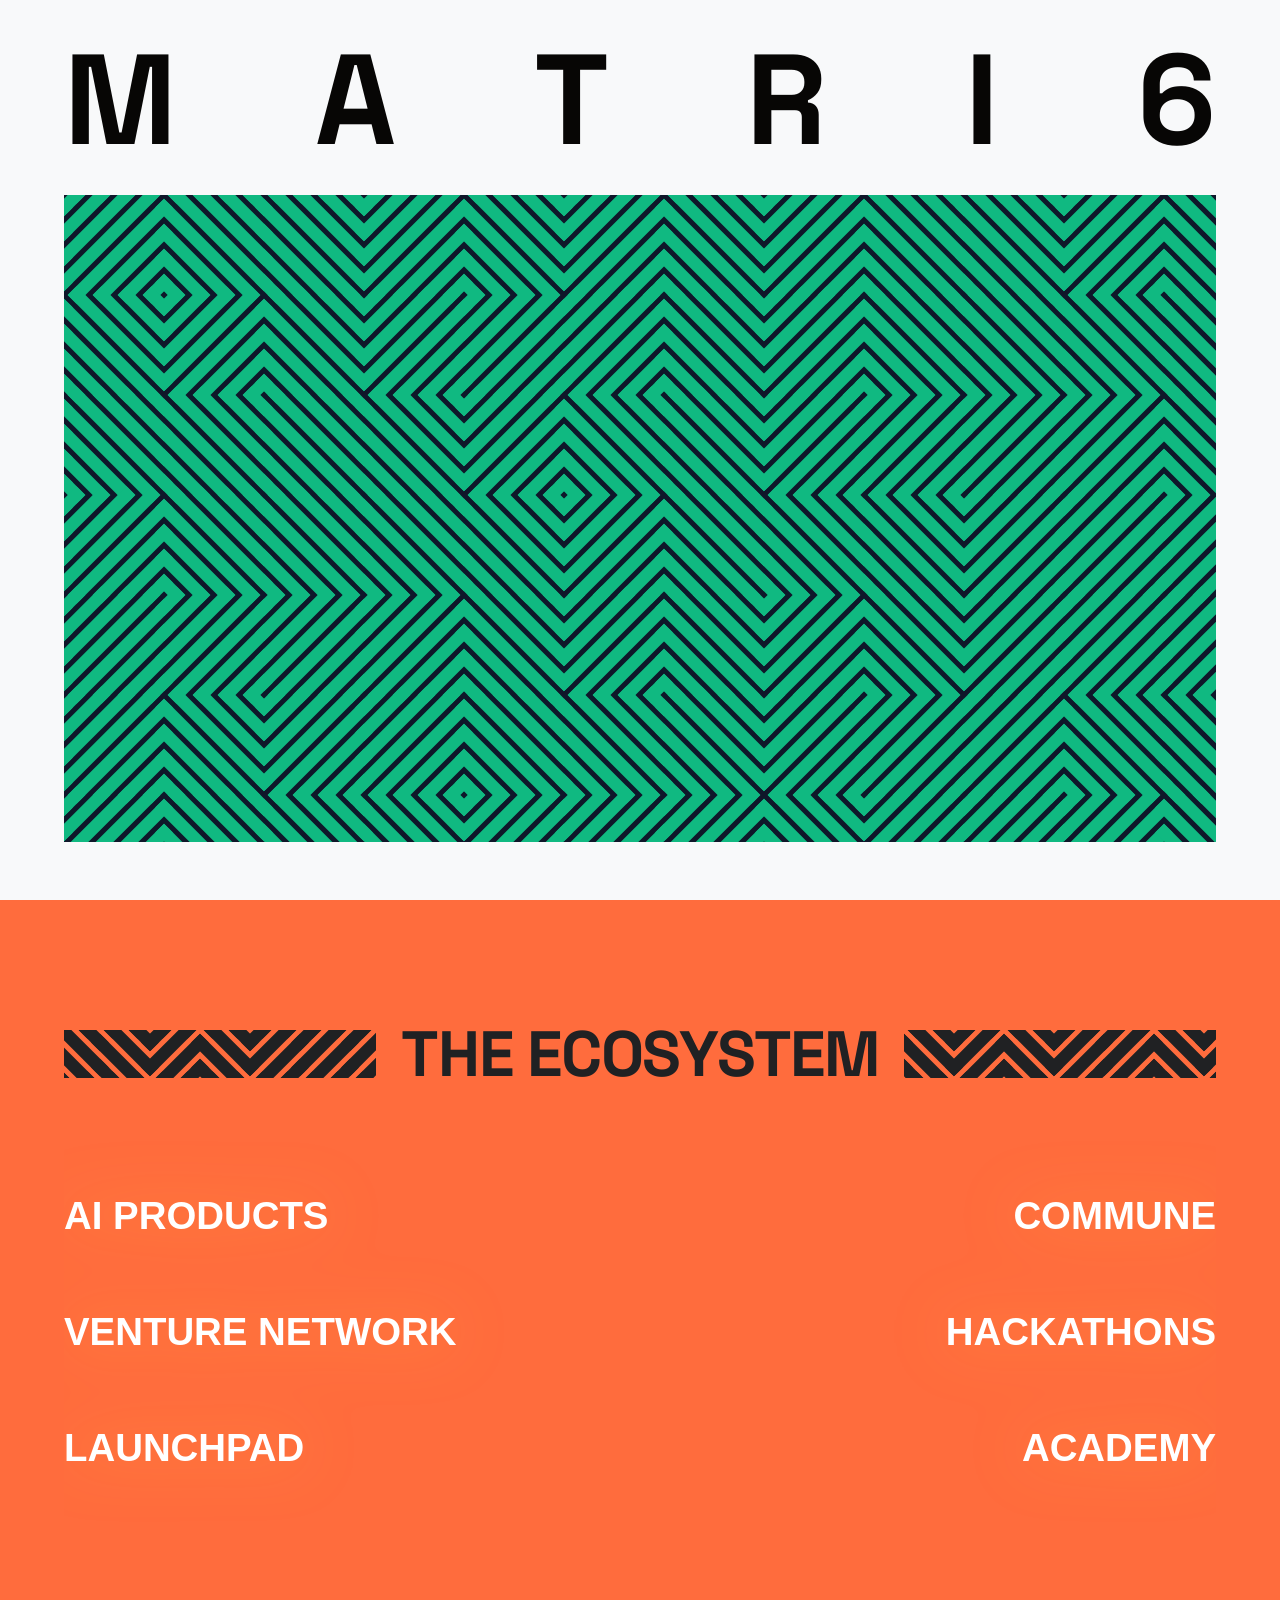
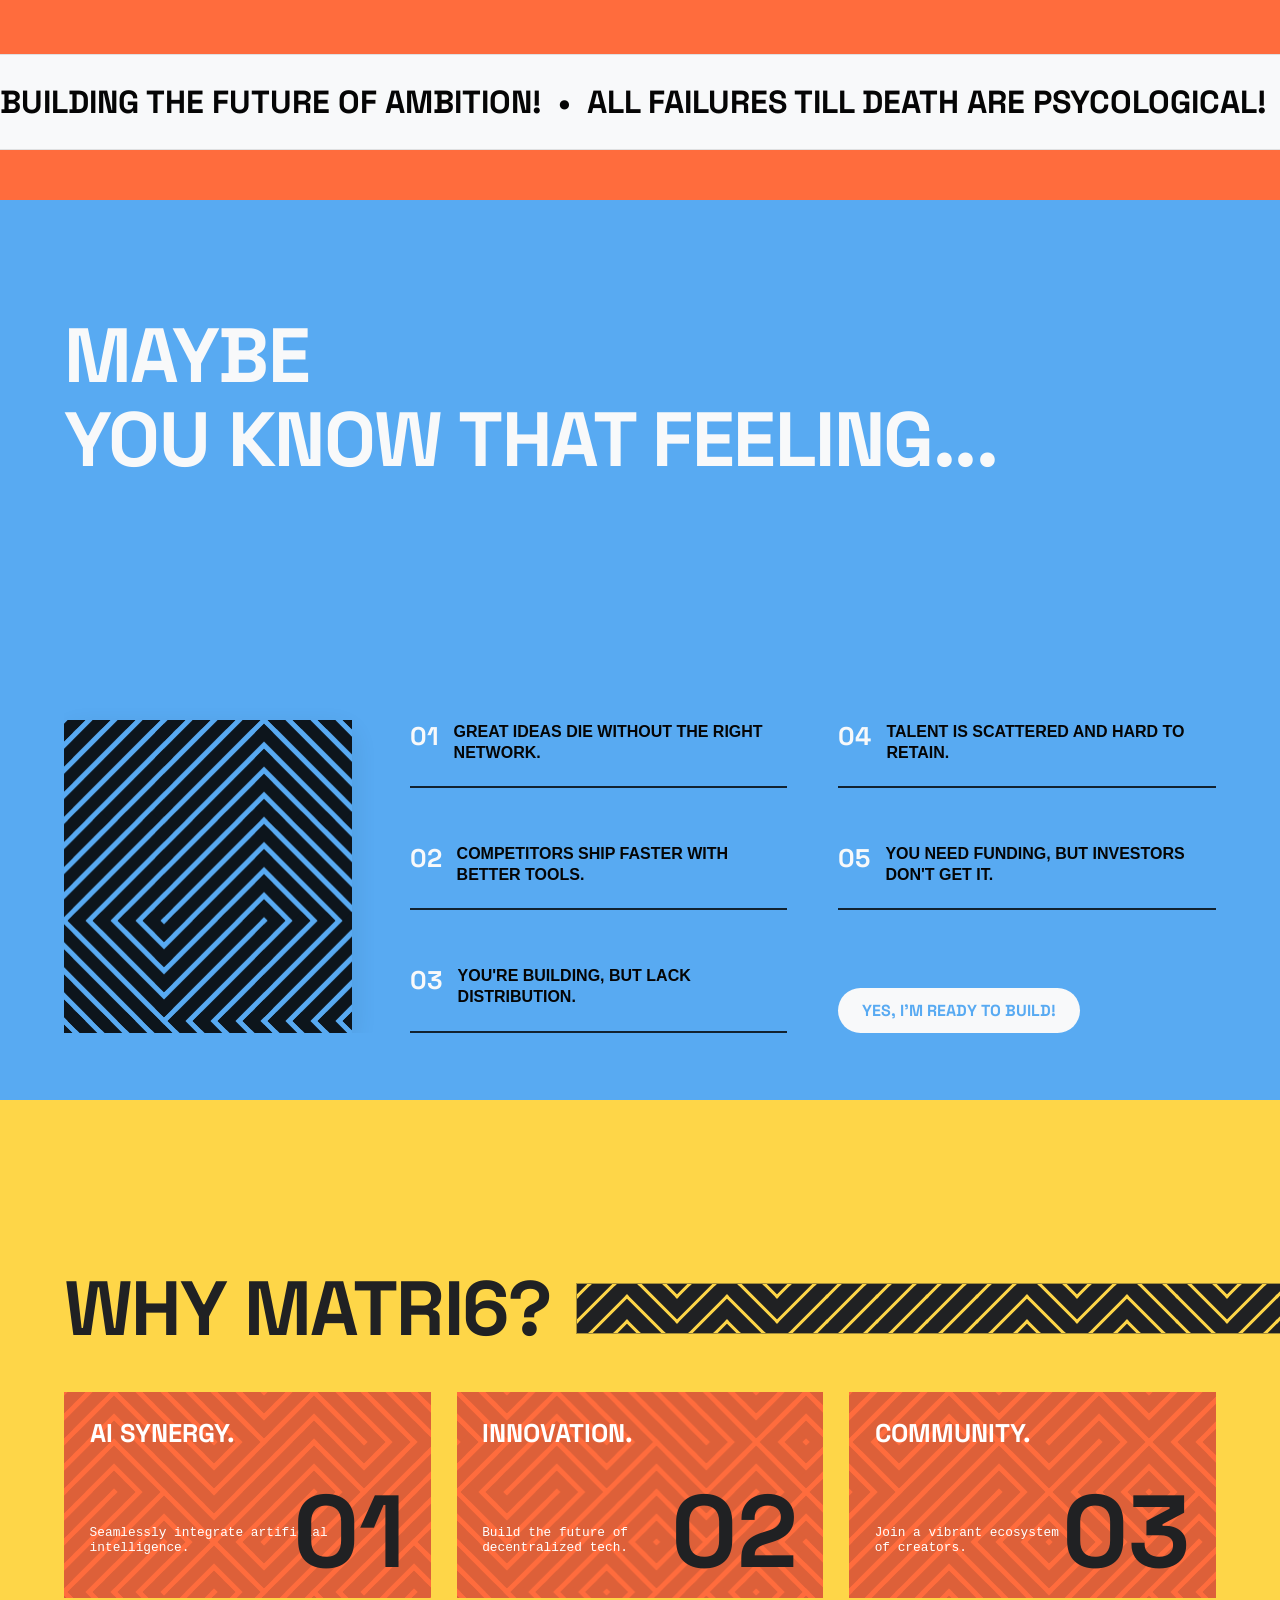
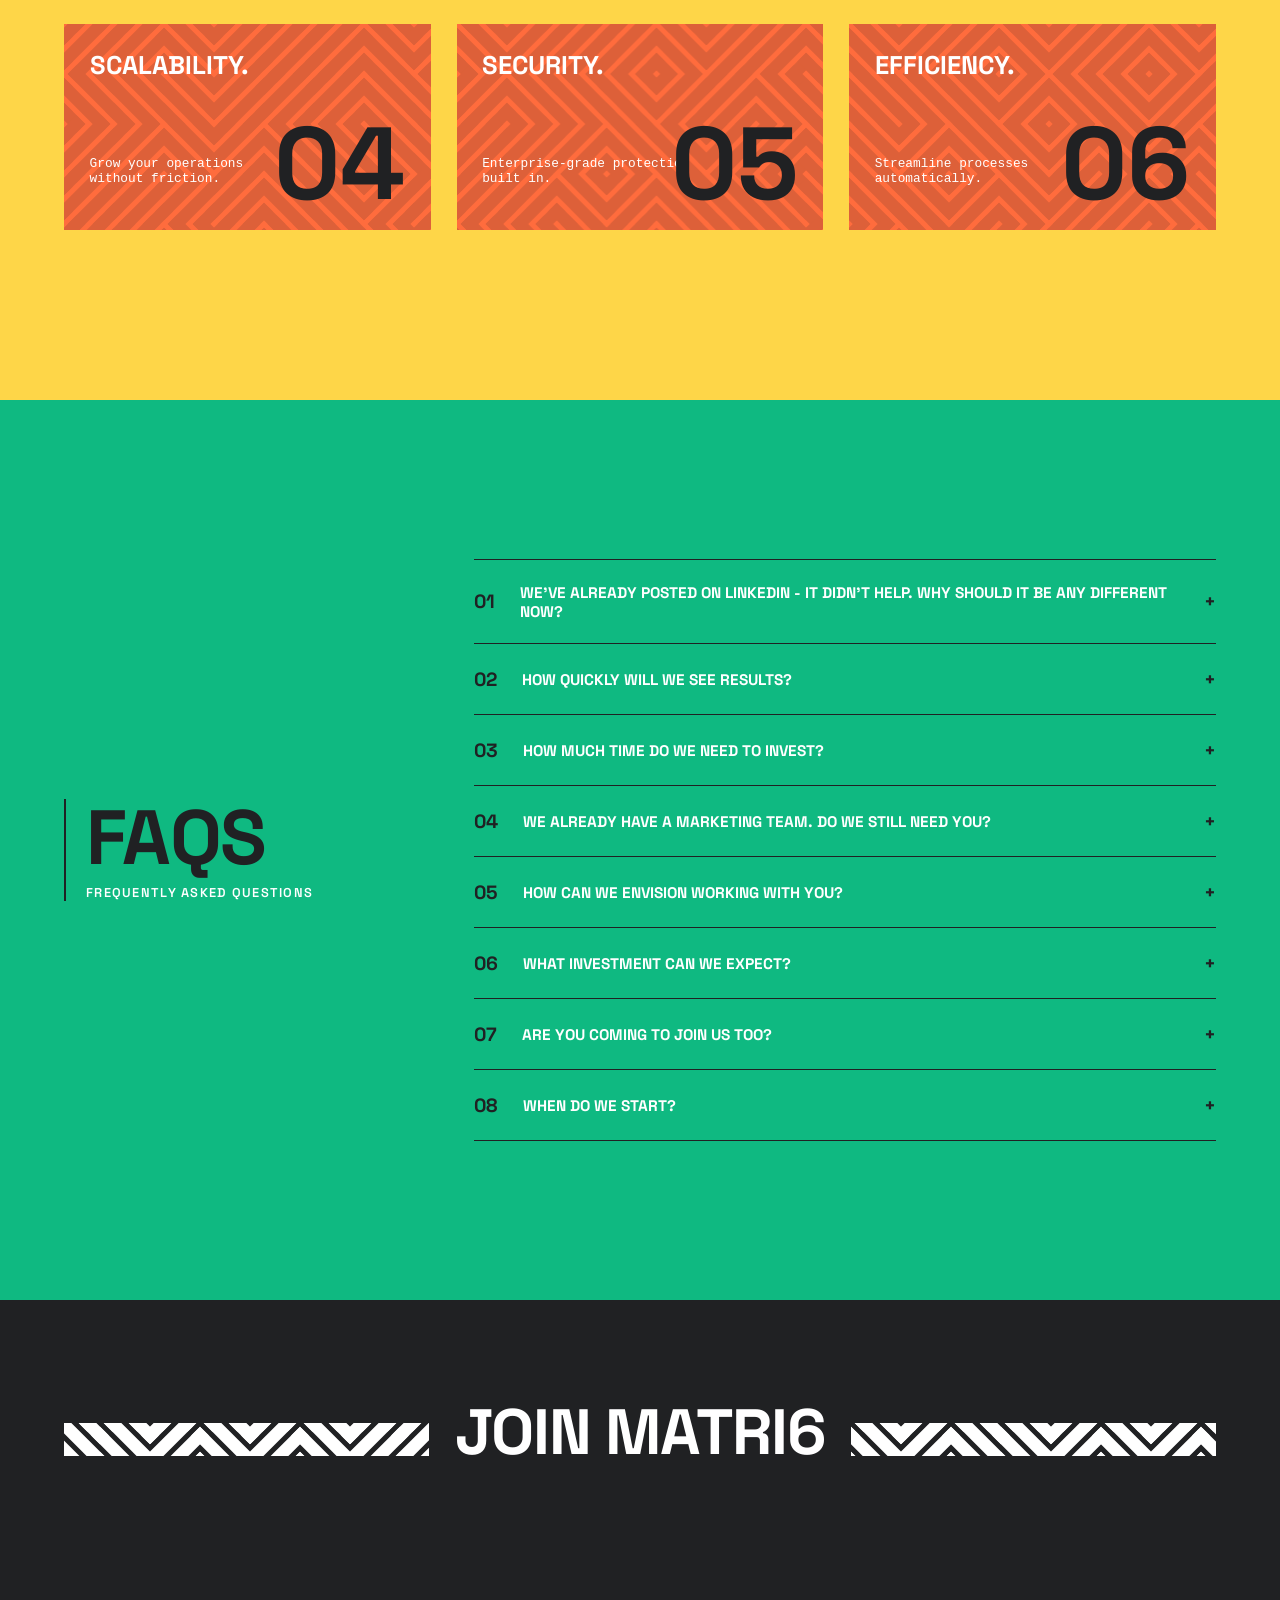
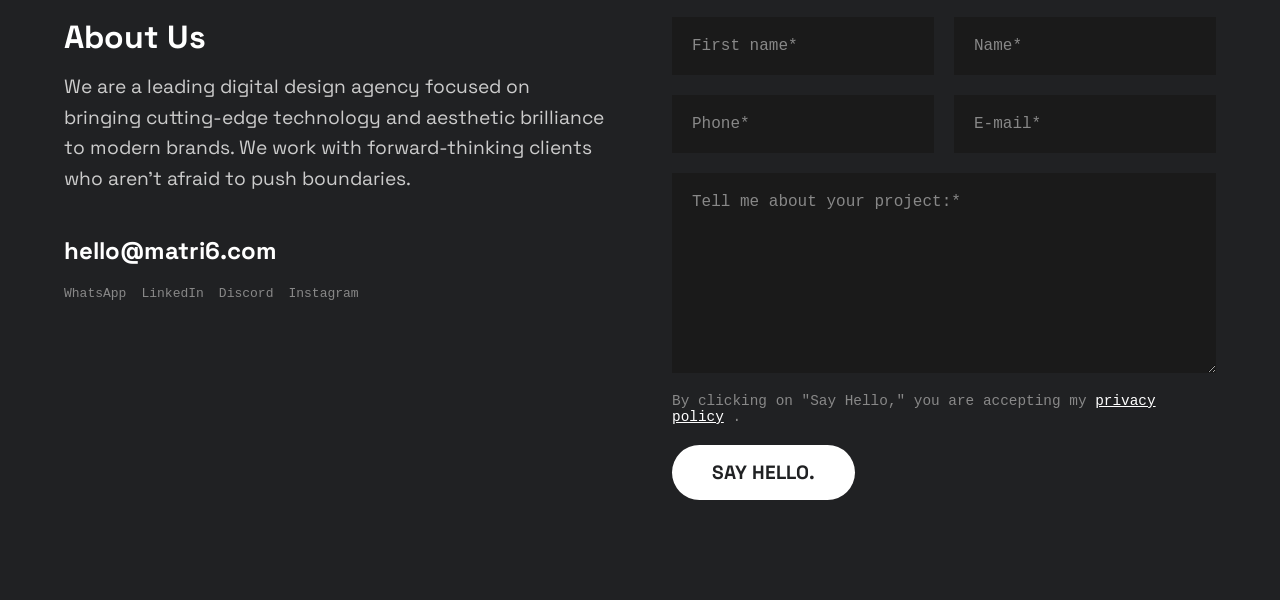
==== commit 7a1d5b4b: "Update contact form action URL and links" ====
--- a/index.html
+++ b/index.html
@@ -46,9 +46,10 @@
                     </div>
                 </div>
                 <div class="ecosystem-grid">
-                    <a href="eco/aiproducts.html" class="grid-item" data-image="https://picsum.photos/seed/ai/400/400">AI
+                    <a href="eco/aiproducts.html" class="grid-item"
+                        data-image="https://picsum.photos/seed/ai/400/400">AI
                         PRODUCTS</a>
-                    <a href="#ecosystem" class="grid-item right-align"
+                    <a href="eco/commune.html" class="grid-item right-align"
                         data-image="https://picsum.photos/seed/commune/400/400">
                         COMMUNE</a>
                     <a href="#ecosystem" class="grid-item"
@@ -620,26 +621,18 @@
                             <div class="contact-info">
                                 <a href="mailto:hello@matri6.com" class="contact-email">hello@matri6.com</a>
                                 <div class="social-links">
+                                    <a href="#">WhatsApp</a>
                                     <a href="#">LinkedIn</a>
-                                    <a href="#">Twitter</a>
+                                    <a href="#">Discord</a>
                                     <a href="#">Instagram</a>
                                 </div>
-                            </div>
-                            <div class="quick-links">
-                                <h3>Quick Links</h3>
-                                <ul>
-                                    <li><a href="#">Home</a></li>
-                                    <li><a href="#">Vision</a></li>
-                                    <li><a href="#">Ecosystem</a></li>
-                                    <li><a href="#">Why MATRI6</a></li>
-                                </ul>
                             </div>
                         </div>
                     </div>
 
                     <!-- Right: Form -->
                     <div class="contact-right">
-                        <form class="contact-form" action="#" method="POST">
+                        <form class="contact-form" action="https://formspree.io/f/xqpzqabe" method="POST">
                             <div class="form-grid">
                                 <input type="text" name="first_name" placeholder="First name*" required>
                                 <input type="text" name="last_name" placeholder="Name*" required>
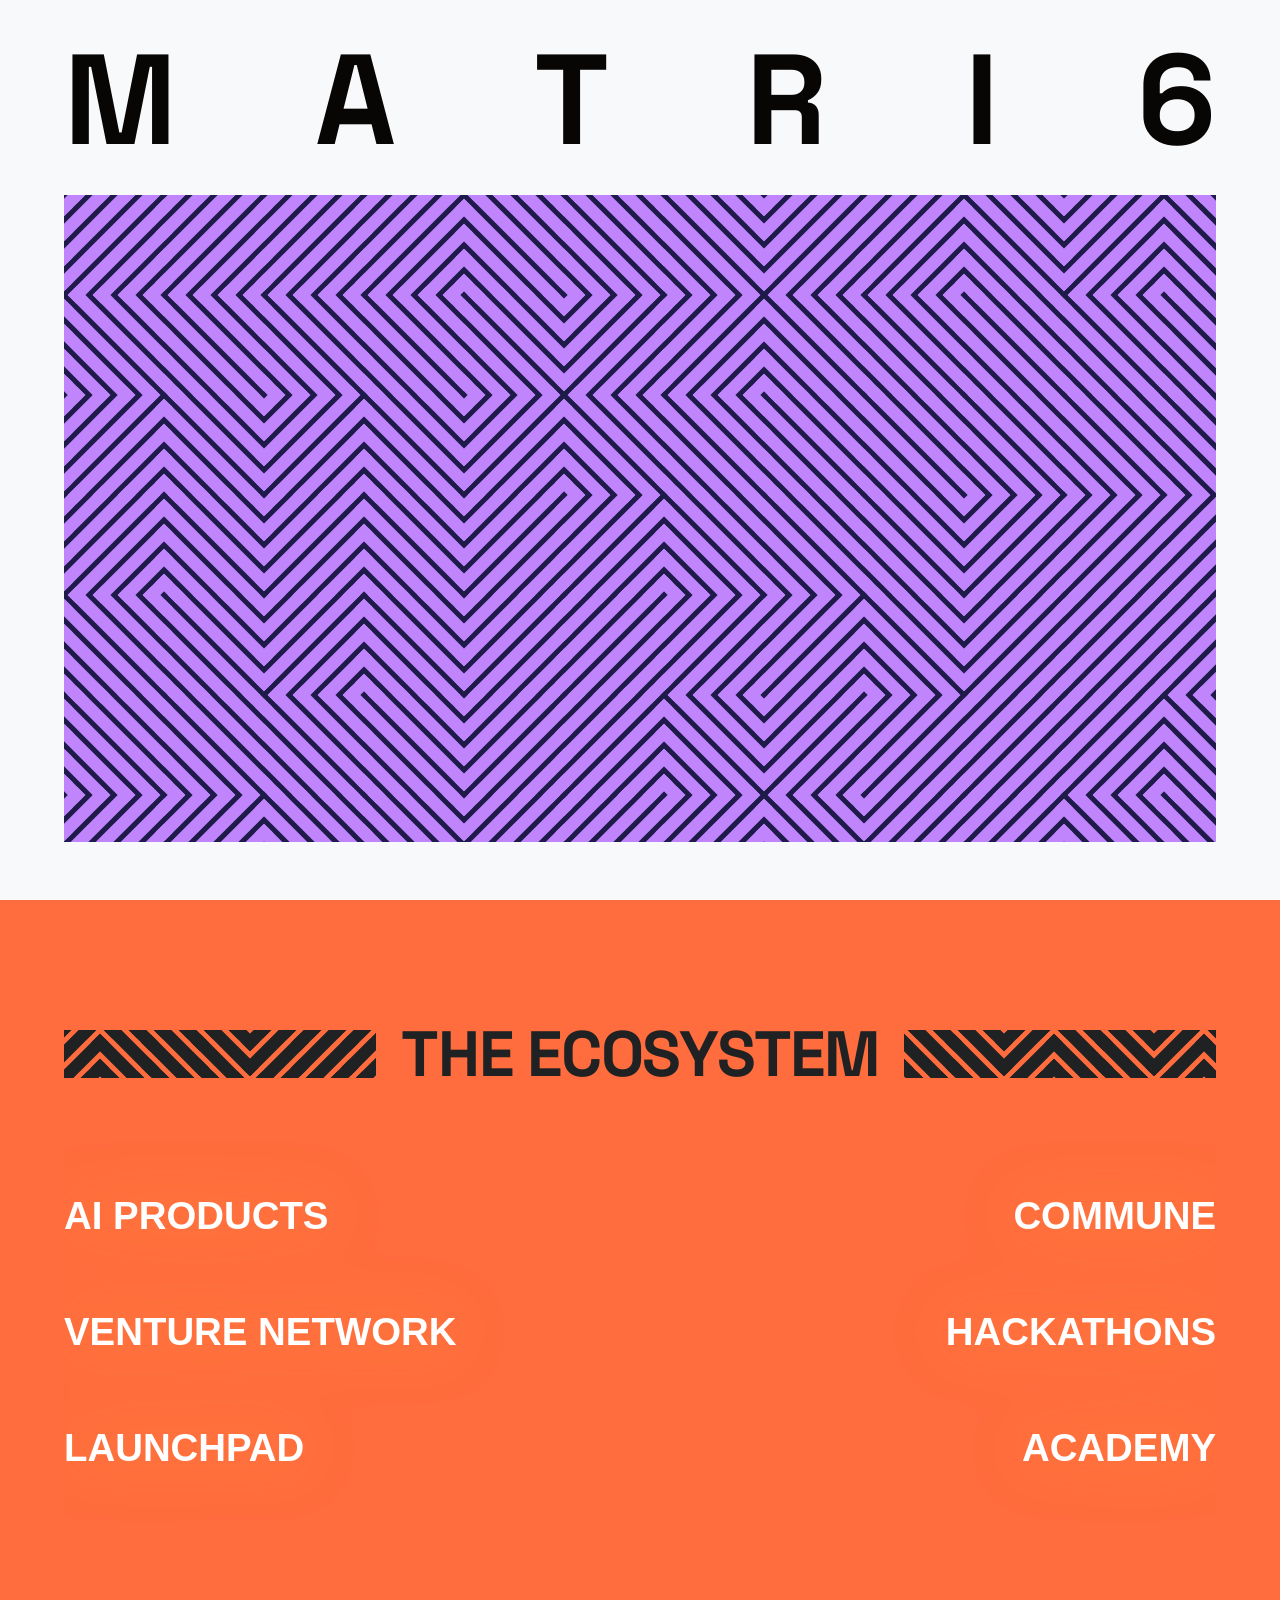
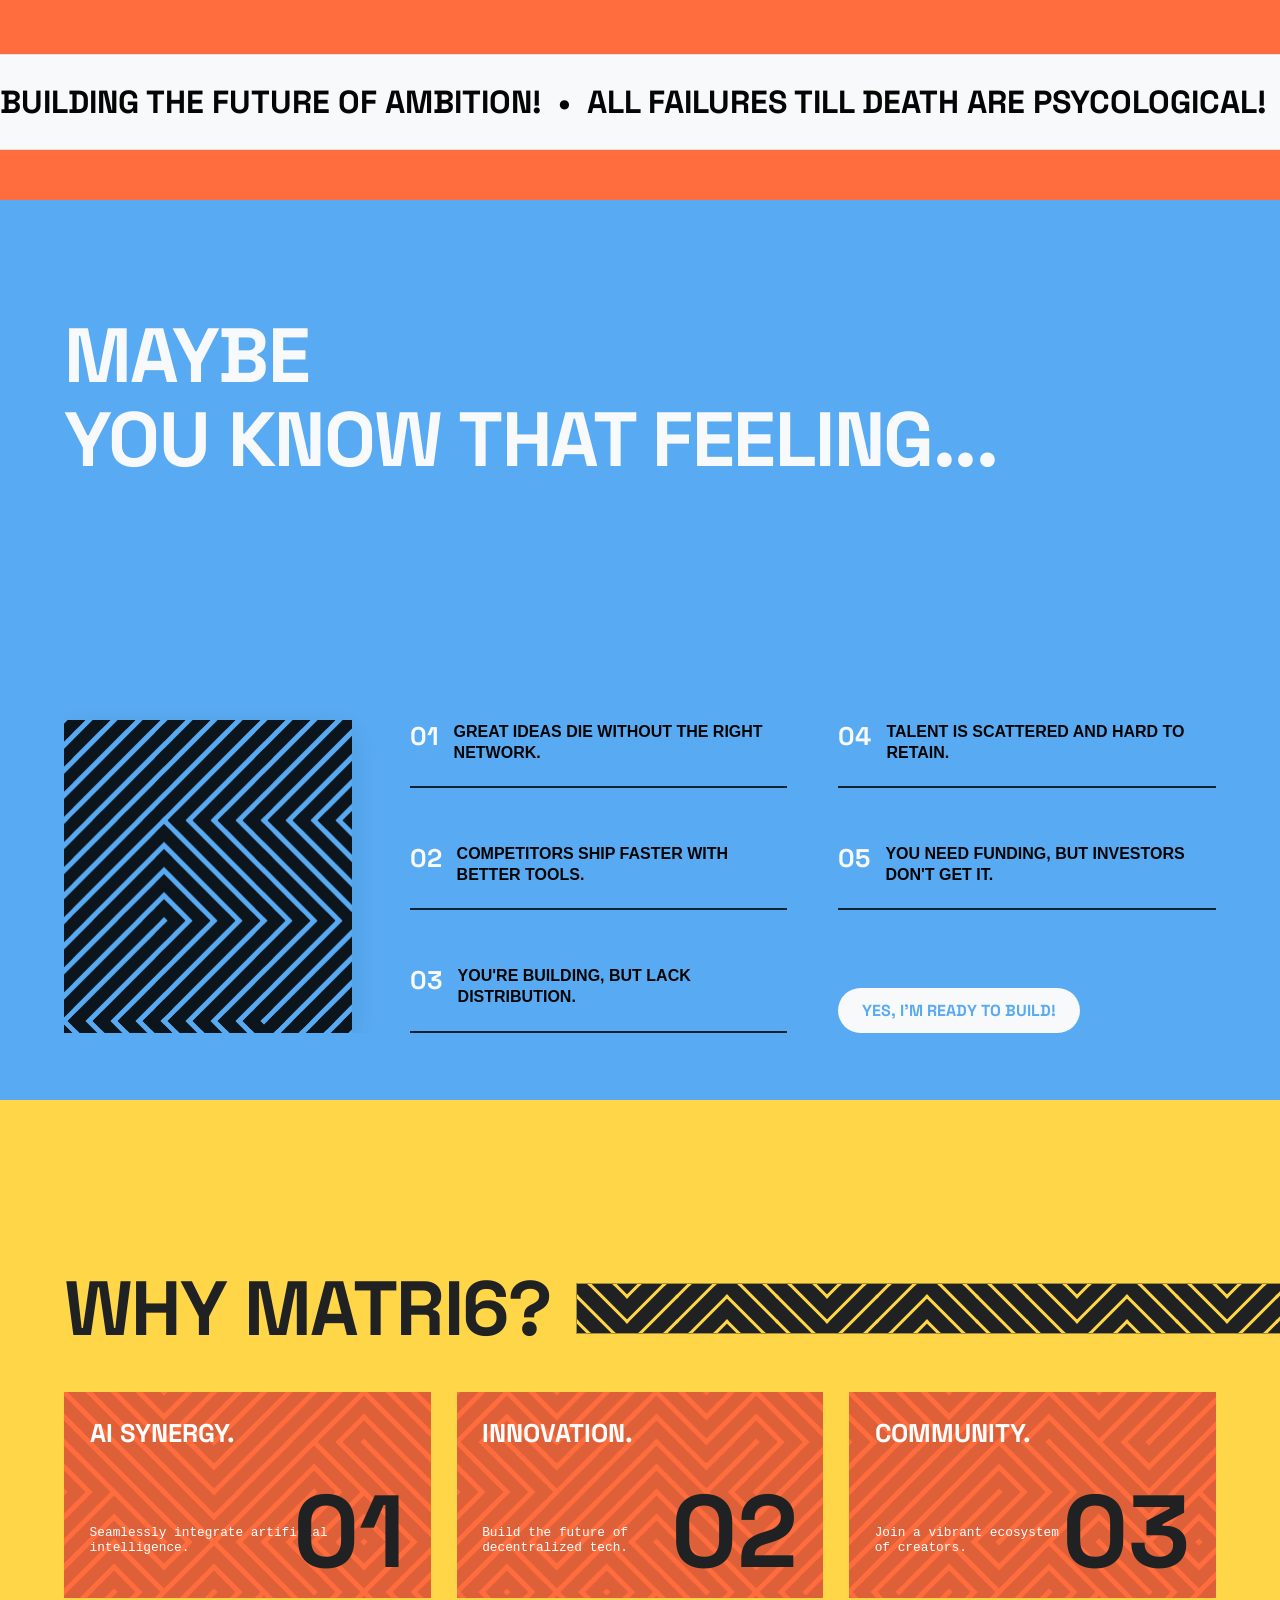
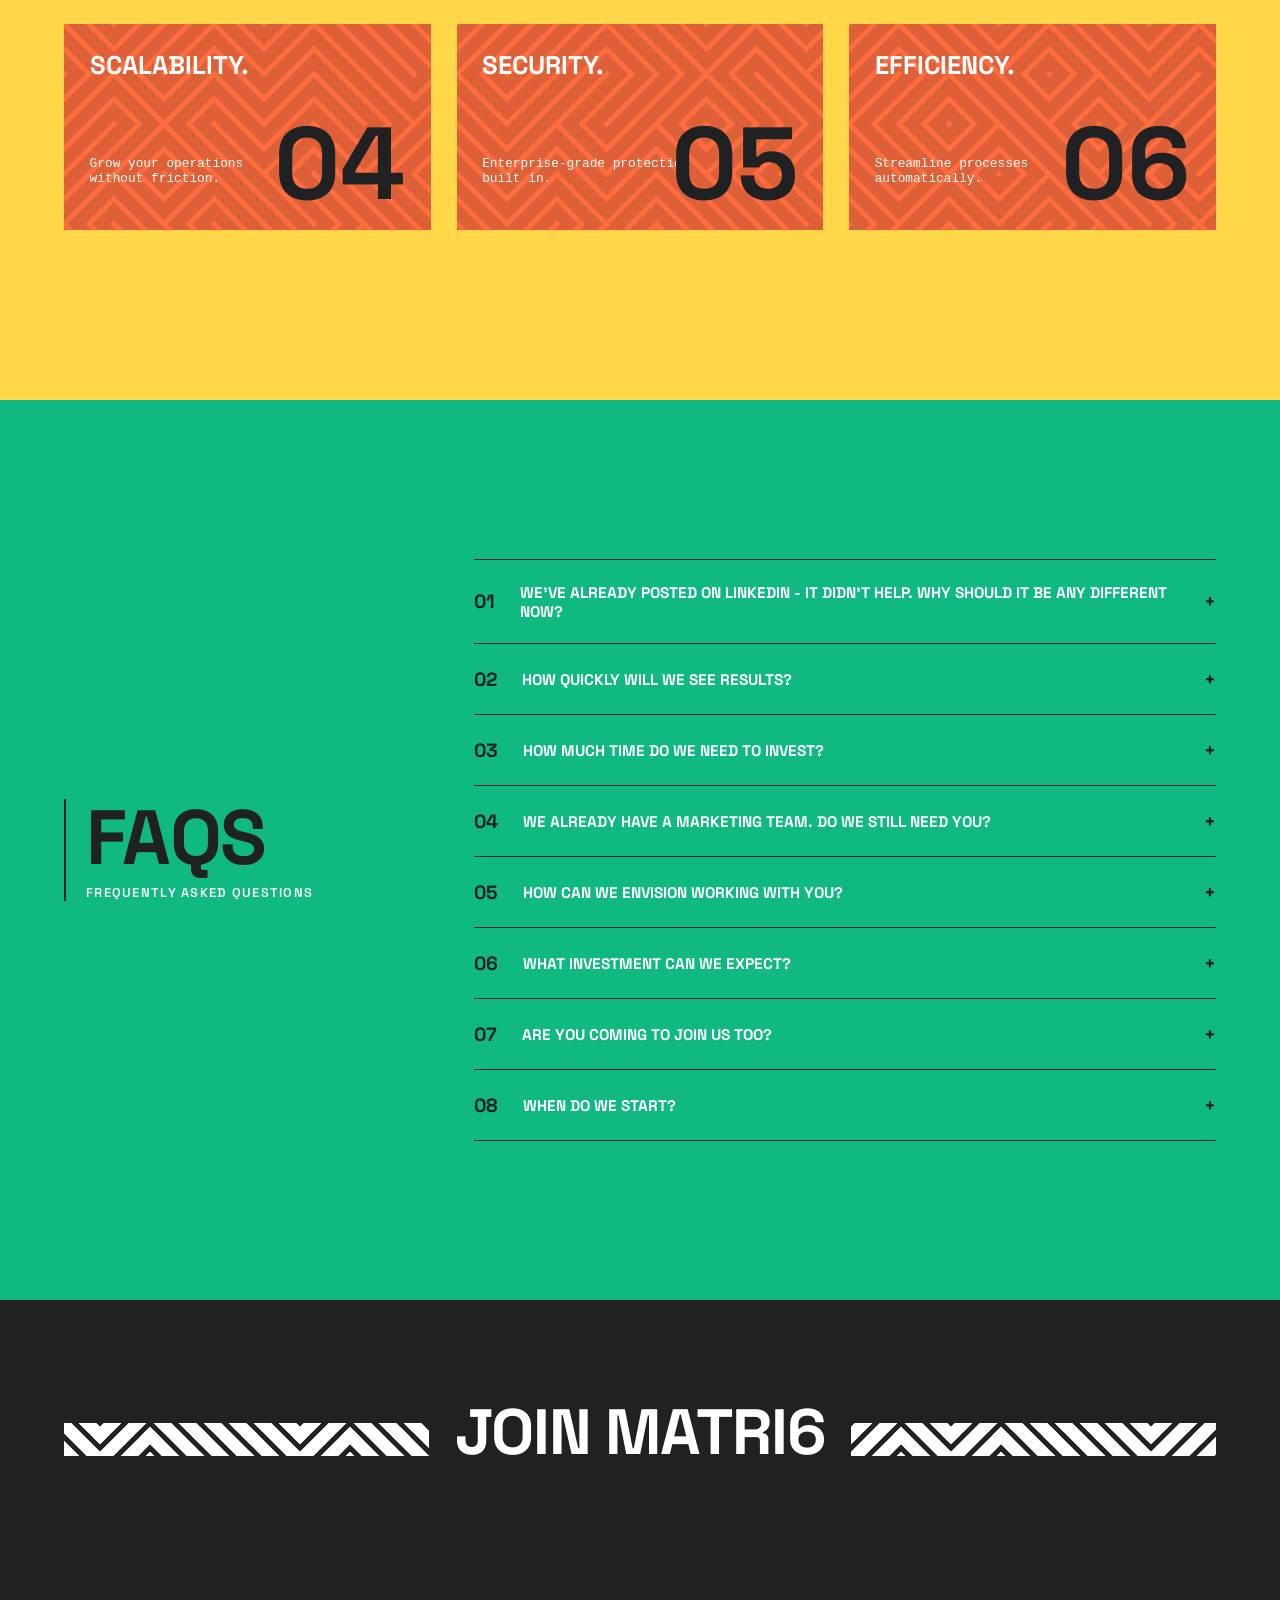
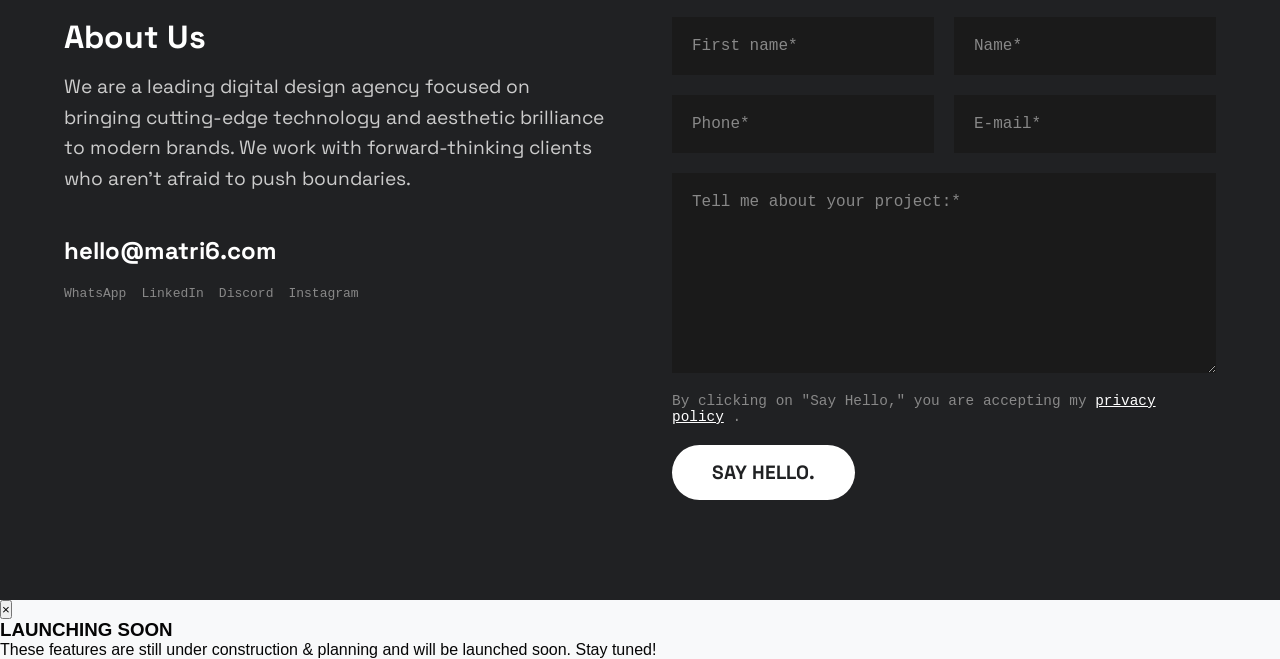
==== commit 2eb2c418: "Implement Coming Soon modal in index.html Added a 'Coming Soon' modal with a title and description." ====
--- a/index.html
+++ b/index.html
@@ -52,16 +52,16 @@
                     <a href="eco/commune.html" class="grid-item right-align"
                         data-image="https://picsum.photos/seed/commune/400/400">
                         COMMUNE</a>
-                    <a href="#ecosystem" class="grid-item"
+                    <a href="#" class="grid-item" onclick="showComingSoonPopup(event)"
                         data-image="https://picsum.photos/seed/venture/400/400">VENTURE
                         NETWORK</a>
-                    <a href="#ecosystem" class="grid-item right-align"
+                    <a href="#" class="grid-item right-align" onclick="showComingSoonPopup(event)"
                         data-image="https://picsum.photos/seed/hackathon/400/400">
                         HACKATHONS</a>
-                    <a href="#ecosystem" class="grid-item"
+                    <a href="#" class="grid-item" onclick="showComingSoonPopup(event)"
                         data-image="https://picsum.photos/seed/launchpad/400/400">LAUNCHPAD
                     </a>
-                    <a href="#ecosystem" class="grid-item right-align"
+                    <a href="#" class="grid-item right-align" onclick="showComingSoonPopup(event)"
                         data-image="https://picsum.photos/seed/academy/400/400">ACADEMY
                     </a>
                 </div>
@@ -651,6 +651,15 @@
         </section>
     </main>
 
+    <!-- Coming Soon Modal -->
+    <div id="comingSoonModal" class="coming-soon-modal">
+        <div class="coming-soon-content">
+            <button class="close-modal-btn" onclick="closeComingSoonPopup()">&times;</button>
+            <h3 class="coming-soon-title">LAUNCHING SOON</h3>
+            <p class="coming-soon-text">These features are still under construction & planning and will be launched soon. Stay tuned!</p>
+        </div>
+    </div>
+
     <script src="main.js"></script>
 </body>
 
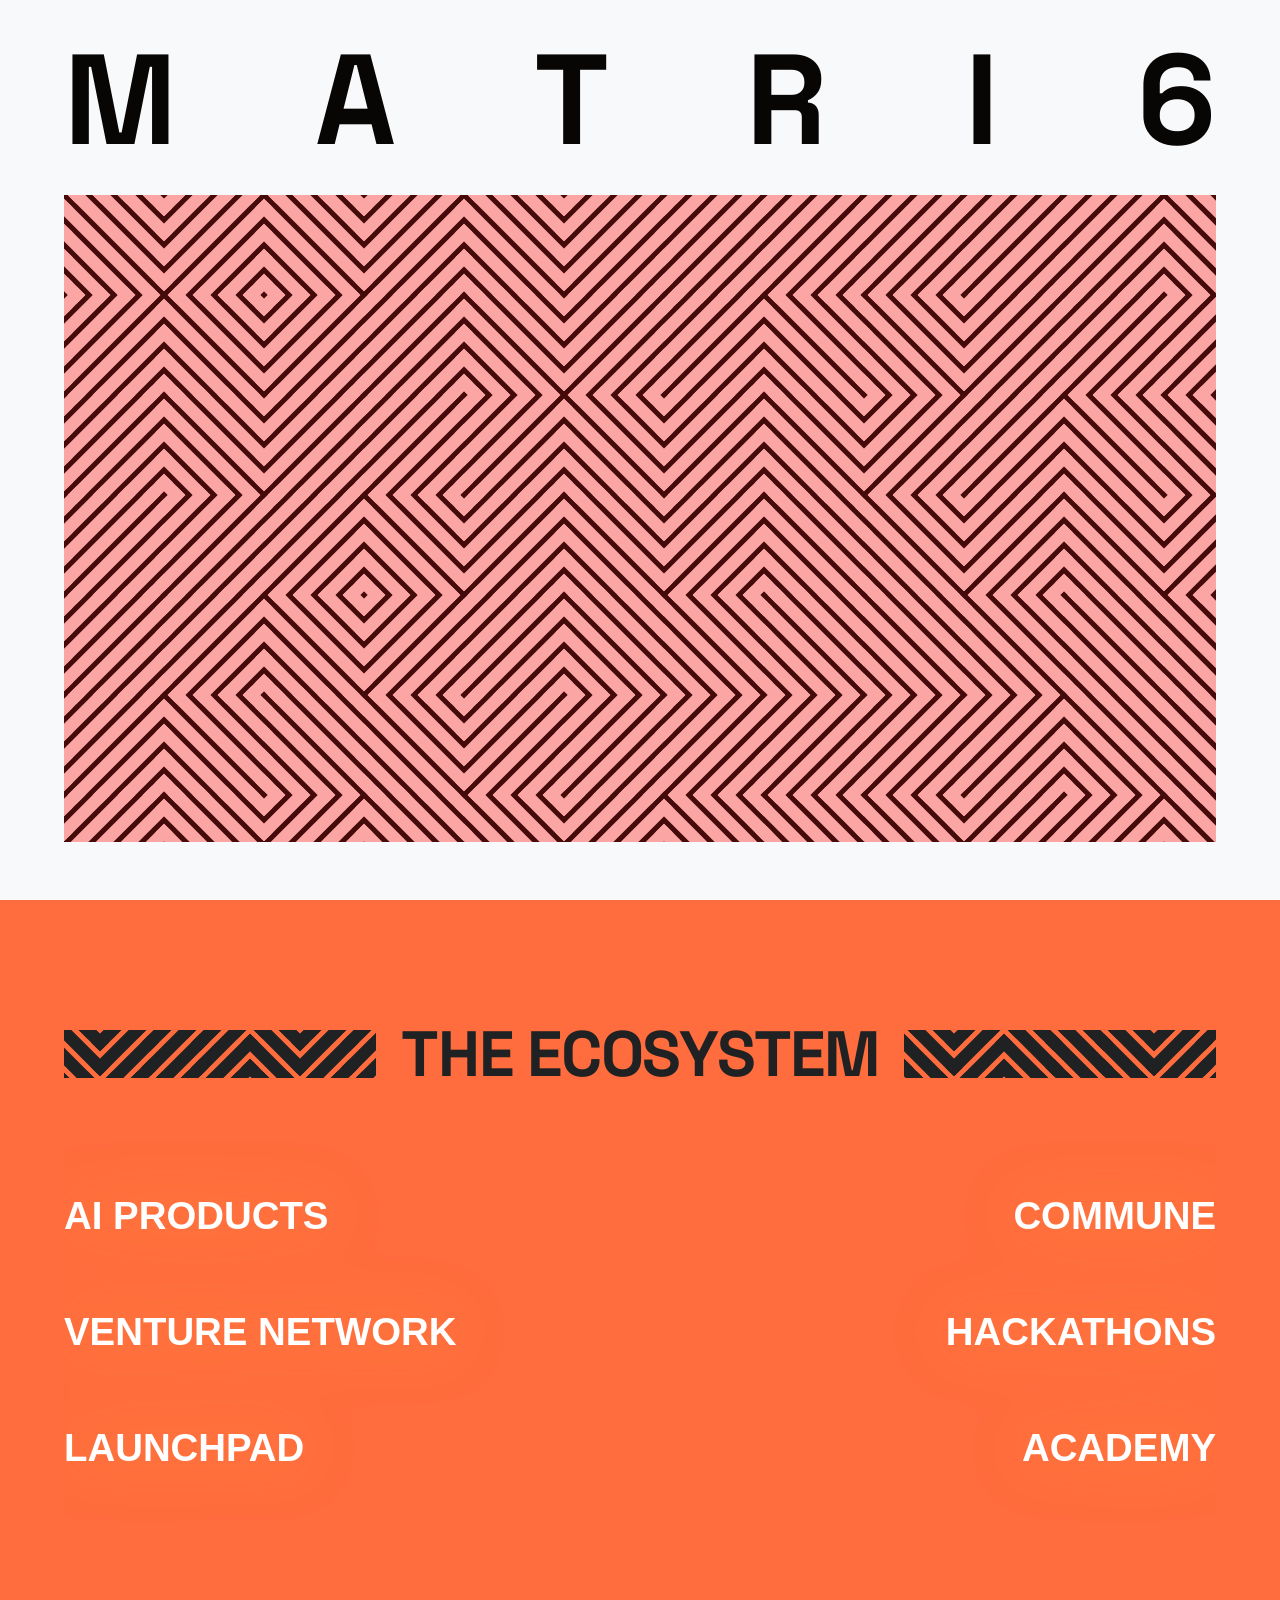
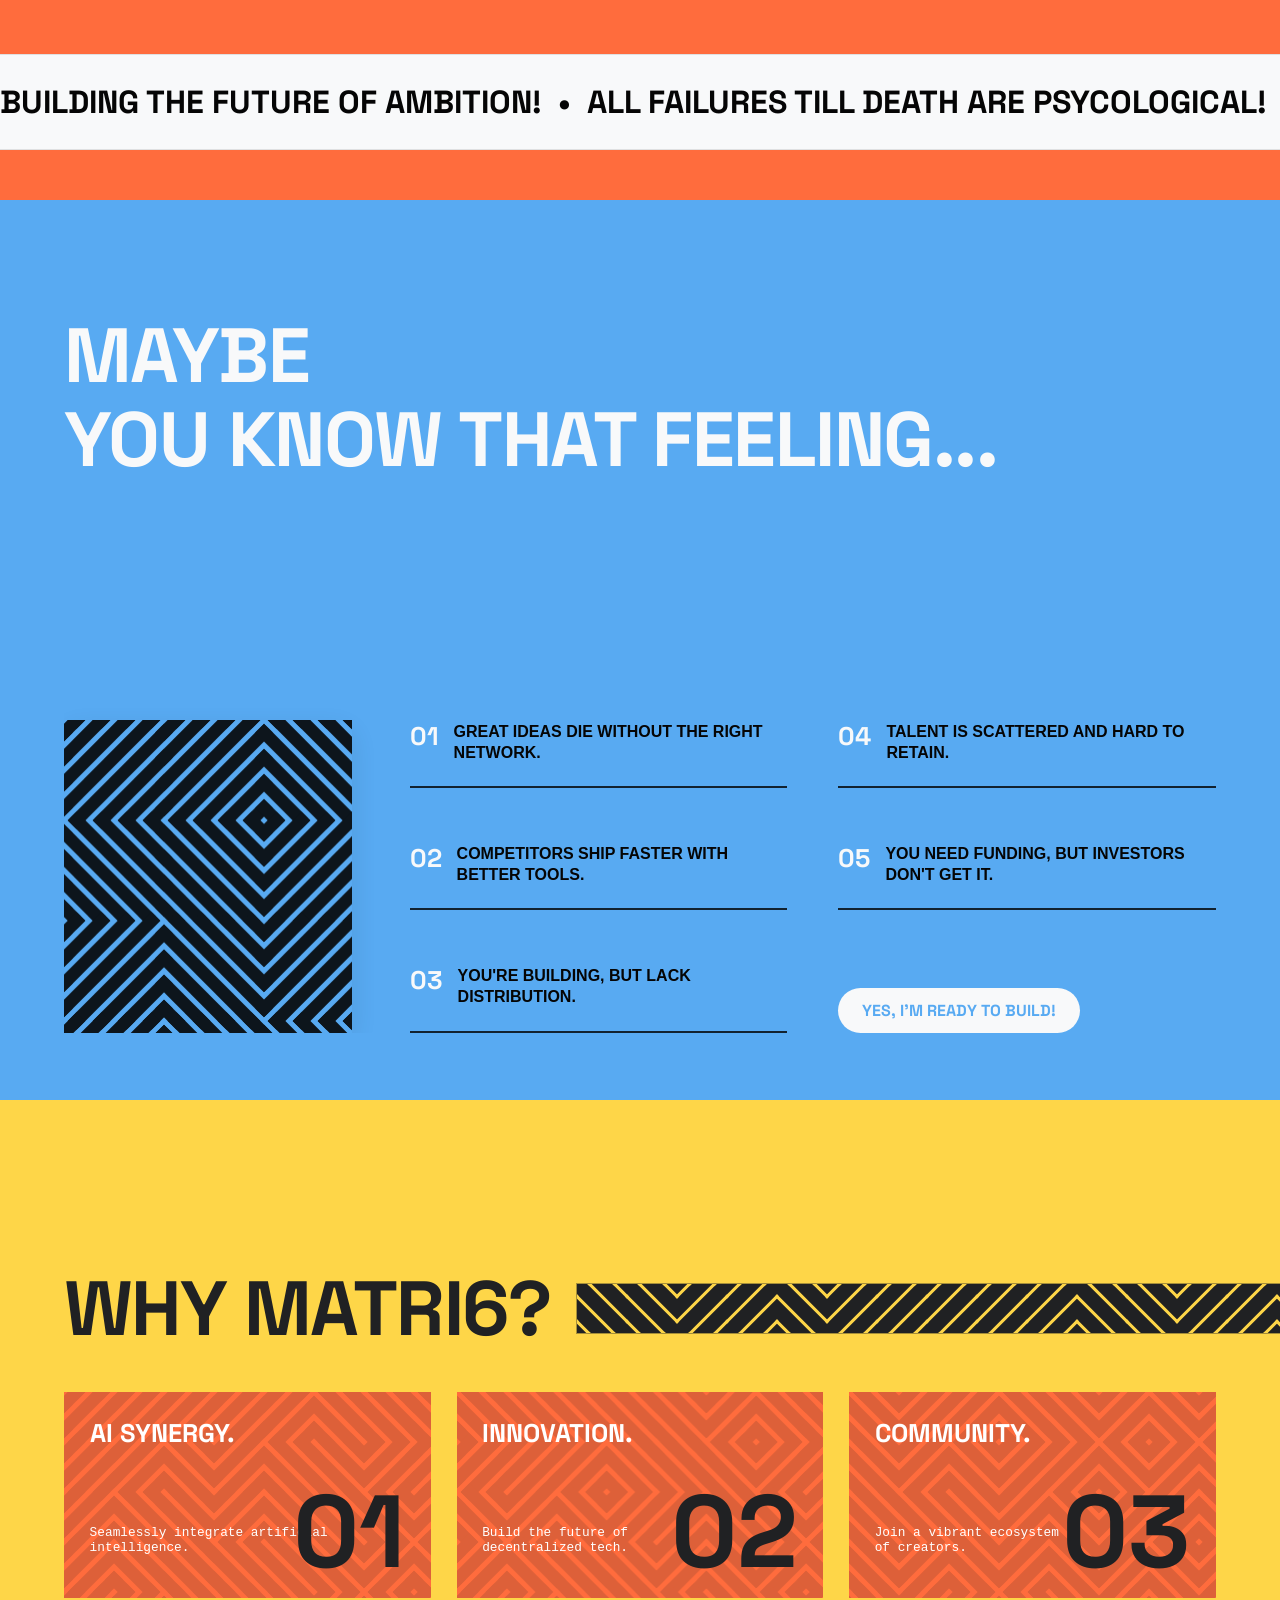
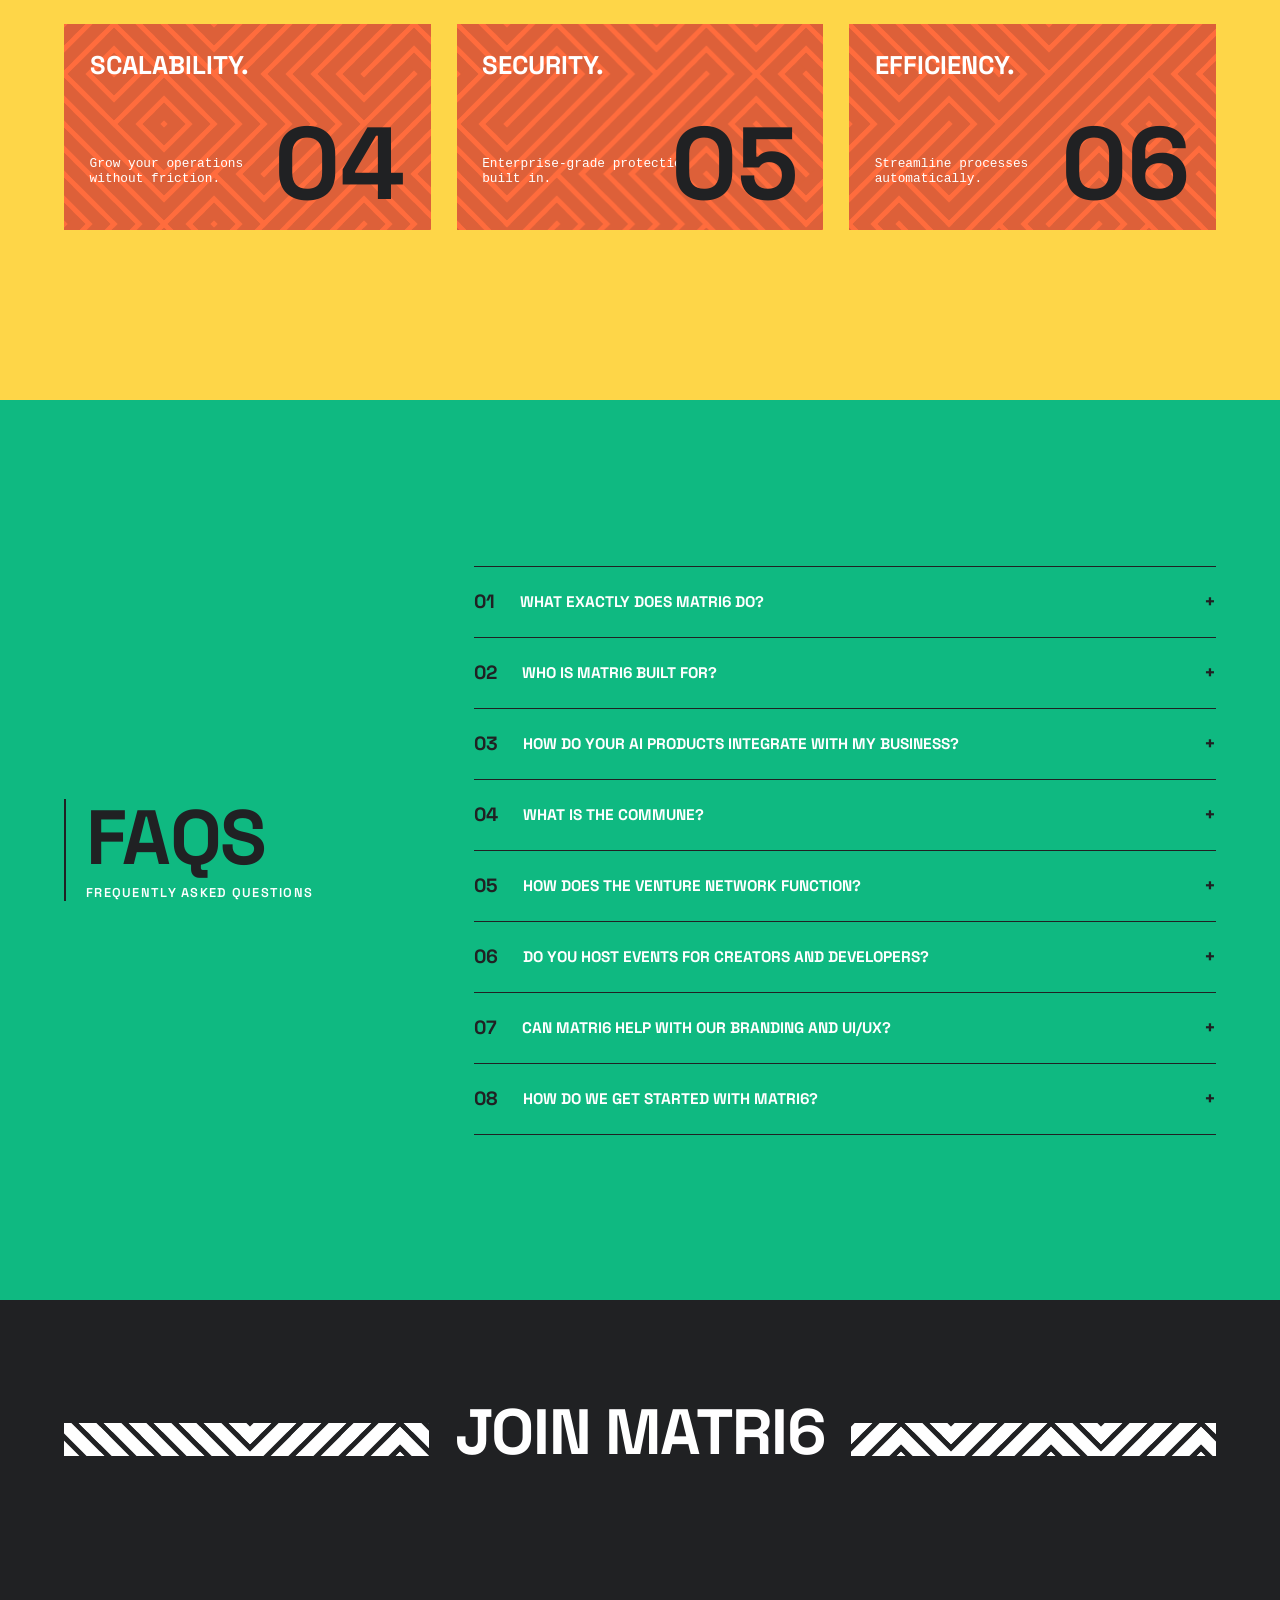
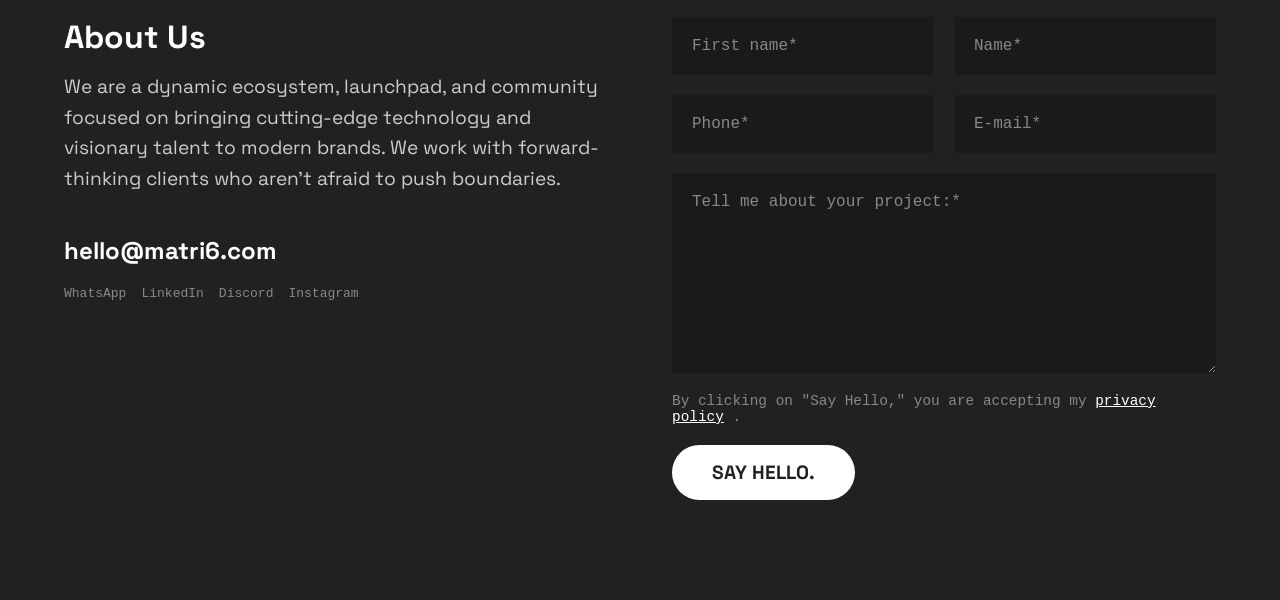
==== commit 8929e540: "Update content for MATRI6 launch and FAQs" ====
--- a/index.html
+++ b/index.html
@@ -361,8 +361,8 @@
                                     <canvas id="newsCanvas1" class="media-canvas"></canvas>
                                     <div class="media-text-content news-content">
                                         <h3>MATRI6 Launched</h3>
-                                        <p>We are thrilled to announce the official launch of our new digital design
-                                            agency, bringing innovative solutions to modern brands.</p>
+                                        <p>We are thrilled to announce the official launch of our new tech ecosystem and
+                                            launchpad, bringing innovative solutions to modern brands.</p>
                                     </div>
                                 </div>
                                 <div class="card-right image-placeholder"><img
@@ -454,90 +454,81 @@
                         <div class="faq-item">
                             <div class="faq-header">
                                 <span class="faq-num">01</span>
-                                <span class="faq-text">WE'VE ALREADY POSTED ON LINKEDIN - IT DIDN'T HELP. WHY SHOULD IT
-                                    BE ANY DIFFERENT NOW?</span>
-                                <span class="faq-icon">+</span>
-                            </div>
-                            <div class="faq-body">
-                                <p>I work with a maximum of three companies per quarter. From April 2025 onwards, my
-                                    capacity will be limited.</p>
+                                <span class="faq-text">WHAT EXACTLY DOES MATRI6 DO?</span>
+                                <span class="faq-icon">+</span>
+                            </div>
+                            <div class="faq-body">
+                                <p>MATRI6 is a dynamic tech ecosystem, a powerful launchpad, and a thriving community. We help modern brands scale by integrating cutting-edge AI, building robust community networks, and designing stunning user experiences.</p>
                             </div>
                         </div>
                         <div class="faq-item">
                             <div class="faq-header">
                                 <span class="faq-num">02</span>
-                                <span class="faq-text">HOW QUICKLY WILL WE SEE RESULTS?</span>
-                                <span class="faq-icon">+</span>
-                            </div>
-                            <div class="faq-body">
-                                <p>I work with a maximum of three companies per quarter. From April 2025 onwards, my
-                                    capacity will be limited.</p>
+                                <span class="faq-text">WHO IS MATRI6 BUILT FOR?</span>
+                                <span class="faq-icon">+</span>
+                            </div>
+                            <div class="faq-body">
+                                <p>Our ecosystem is built for ambitious founders, forward-thinking startups, and creators who want to leverage AI, decentralized technology, and elite design to outpace the competition.</p>
                             </div>
                         </div>
                         <div class="faq-item">
                             <div class="faq-header">
                                 <span class="faq-num">03</span>
-                                <span class="faq-text">HOW MUCH TIME DO WE NEED TO INVEST?</span>
-                                <span class="faq-icon">+</span>
-                            </div>
-                            <div class="faq-body">
-                                <p>I work with a maximum of three companies per quarter. From April 2025 onwards, my
-                                    capacity will be limited.</p>
+                                <span class="faq-text">HOW DO YOUR AI PRODUCTS INTEGRATE WITH MY BUSINESS?</span>
+                                <span class="faq-icon">+</span>
+                            </div>
+                            <div class="faq-body">
+                                <p>We build tailored AI solutions that seamlessly integrate into your existing workflows. Our goal is to help you automate processes, analyze complex data, and accelerate your entire product development lifecycle.</p>
                             </div>
                         </div>
                         <div class="faq-item">
                             <div class="faq-header">
                                 <span class="faq-num">04</span>
-                                <span class="faq-text">WE ALREADY HAVE A MARKETING TEAM. DO WE STILL NEED YOU?</span>
-                                <span class="faq-icon">+</span>
-                            </div>
-                            <div class="faq-body">
-                                <p>I work with a maximum of three companies per quarter. From April 2025 onwards, my
-                                    capacity will be limited.</p>
+                                <span class="faq-text">WHAT IS THE COMMUNE?</span>
+                                <span class="faq-icon">+</span>
+                            </div>
+                            <div class="faq-body">
+                                <p>The Commune is our exclusive network of top-tier talent, visionary founders, and tech enthusiasts. It's designed to help you find the right collaborators and build powerful alliances with like-minded individuals.</p>
                             </div>
                         </div>
                         <div class="faq-item">
                             <div class="faq-header">
                                 <span class="faq-num">05</span>
-                                <span class="faq-text">HOW CAN WE ENVISION WORKING WITH YOU?</span>
-                                <span class="faq-icon">+</span>
-                            </div>
-                            <div class="faq-body">
-                                <p>I work with a maximum of three companies per quarter. From April 2025 onwards, my
-                                    capacity will be limited.</p>
+                                <span class="faq-text">HOW DOES THE VENTURE NETWORK FUNCTION?</span>
+                                <span class="faq-icon">+</span>
+                            </div>
+                            <div class="faq-body">
+                                <p>Currently in the planning phase, our Venture Network will act as a strategic bridge connecting groundbreaking startups built within our ecosystem with forward-thinking investors who understand the future of tech.</p>
                             </div>
                         </div>
                         <div class="faq-item">
                             <div class="faq-header">
                                 <span class="faq-num">06</span>
-                                <span class="faq-text">WHAT INVESTMENT CAN WE EXPECT?</span>
-                                <span class="faq-icon">+</span>
-                            </div>
-                            <div class="faq-body">
-                                <p>I work with a maximum of three companies per quarter. From April 2025 onwards, my
-                                    capacity will be limited.</p>
+                                <span class="faq-text">DO YOU HOST EVENTS FOR CREATORS AND DEVELOPERS?</span>
+                                <span class="faq-icon">+</span>
+                            </div>
+                            <div class="faq-body">
+                                <p>Absolutely! We are preparing to launch regular Hackathons and the MATRI6 Academy—both designed to upskill talent, foster rapid innovation, and push the boundaries of what's possible in AI and web3.</p>
                             </div>
                         </div>
                         <div class="faq-item">
                             <div class="faq-header">
                                 <span class="faq-num">07</span>
-                                <span class="faq-text">ARE YOU COMING TO JOIN US TOO?</span>
-                                <span class="faq-icon">+</span>
-                            </div>
-                            <div class="faq-body">
-                                <p>I work with a maximum of three companies per quarter. From April 2025 onwards, my
-                                    capacity will be limited.</p>
+                                <span class="faq-text">CAN MATRI6 HELP WITH OUR BRANDING AND UI/UX?</span>
+                                <span class="faq-icon">+</span>
+                            </div>
+                            <div class="faq-body">
+                                <p>Yes. While we are an expansive ecosystem, our community includes elite design talent. We craft visually stunning, highly functional digital experiences that resonate deeply with your target audience and elevate your brand's digital presence.</p>
                             </div>
                         </div>
                         <div class="faq-item">
                             <div class="faq-header">
                                 <span class="faq-num">08</span>
-                                <span class="faq-text">WHEN DO WE START?</span>
-                                <span class="faq-icon">+</span>
-                            </div>
-                            <div class="faq-body">
-                                <p>I work with a maximum of three companies per quarter. From April 2025 onwards, my
-                                    capacity will be limited.</p>
+                                <span class="faq-text">HOW DO WE GET STARTED WITH MATRI6?</span>
+                                <span class="faq-icon">+</span>
+                            </div>
+                            <div class="faq-body">
+                                <p>Simply head over to the 'Join MATRI6' section below, fill out your project details, and say hello. Our team will review your requirements and reach out to discuss how we can build the future together.</p>
                             </div>
                         </div>
                     </div>
@@ -613,8 +604,8 @@
                     <div class="contact-left">
                         <div class="about-us">
                             <h3>About Us</h3>
-                            <p>We are a leading digital design agency focused on bringing cutting-edge technology and
-                                aesthetic brilliance to modern brands. We work with forward-thinking clients who aren't
+                            <p>We are a dynamic ecosystem, launchpad, and community focused on bringing cutting-edge technology and
+                                visionary talent to modern brands. We work with forward-thinking clients who aren't
                                 afraid to push boundaries.</p>
                         </div>
                         <div class="contact-footer">
--- a/style.css
+++ b/style.css
@@ -1661,3 +1661,78 @@
         width: 92vw;
     }
 }
+
+/* ==========================================================================
+   Coming Soon Modal
+   ========================================================================== */
+.coming-soon-modal {
+    position: fixed;
+    top: 0;
+    left: 0;
+    width: 100vw;
+    height: 100vh;
+    background-color: rgba(0, 0, 0, 0.85);
+    display: flex;
+    justify-content: center;
+    align-items: center;
+    z-index: 9999;
+    opacity: 0;
+    pointer-events: none;
+    transition: opacity 0.3s ease;
+    backdrop-filter: blur(5px);
+}
+
+.coming-soon-modal.show {
+    opacity: 1;
+    pointer-events: all;
+}
+
+.coming-soon-content {
+    background-color: var(--secondary-black);
+    color: var(--primary-bg);
+    padding: 3rem 2rem;
+    border-radius: 16px;
+    text-align: center;
+    position: relative;
+    max-width: 90vw;
+    width: 450px;
+    border: 2px solid var(--accent-orange);
+    transform: translateY(30px);
+    transition: transform 0.3s cubic-bezier(0.175, 0.885, 0.32, 1.275);
+    box-shadow: 0 20px 40px rgba(255, 119, 34, 0.15);
+}
+
+.coming-soon-modal.show .coming-soon-content {
+    transform: translateY(0);
+}
+
+.coming-soon-title {
+    font-size: 1.8rem;
+    font-family: 'Syncopate', sans-serif;
+    margin-bottom: 1rem;
+    color: var(--accent-orange);
+    letter-spacing: 1px;
+}
+
+.coming-soon-text {
+    font-size: 1.1rem;
+    line-height: 1.6;
+    opacity: 0.9;
+}
+
+.close-modal-btn {
+    position: absolute;
+    top: 15px;
+    right: 20px;
+    background: transparent;
+    border: none;
+    color: var(--primary-bg);
+    font-size: 2rem;
+    cursor: pointer;
+    transition: color 0.2s ease, transform 0.2s ease;
+}
+
+.close-modal-btn:hover {
+    color: var(--accent-orange);
+    transform: scale(1.1);
+}
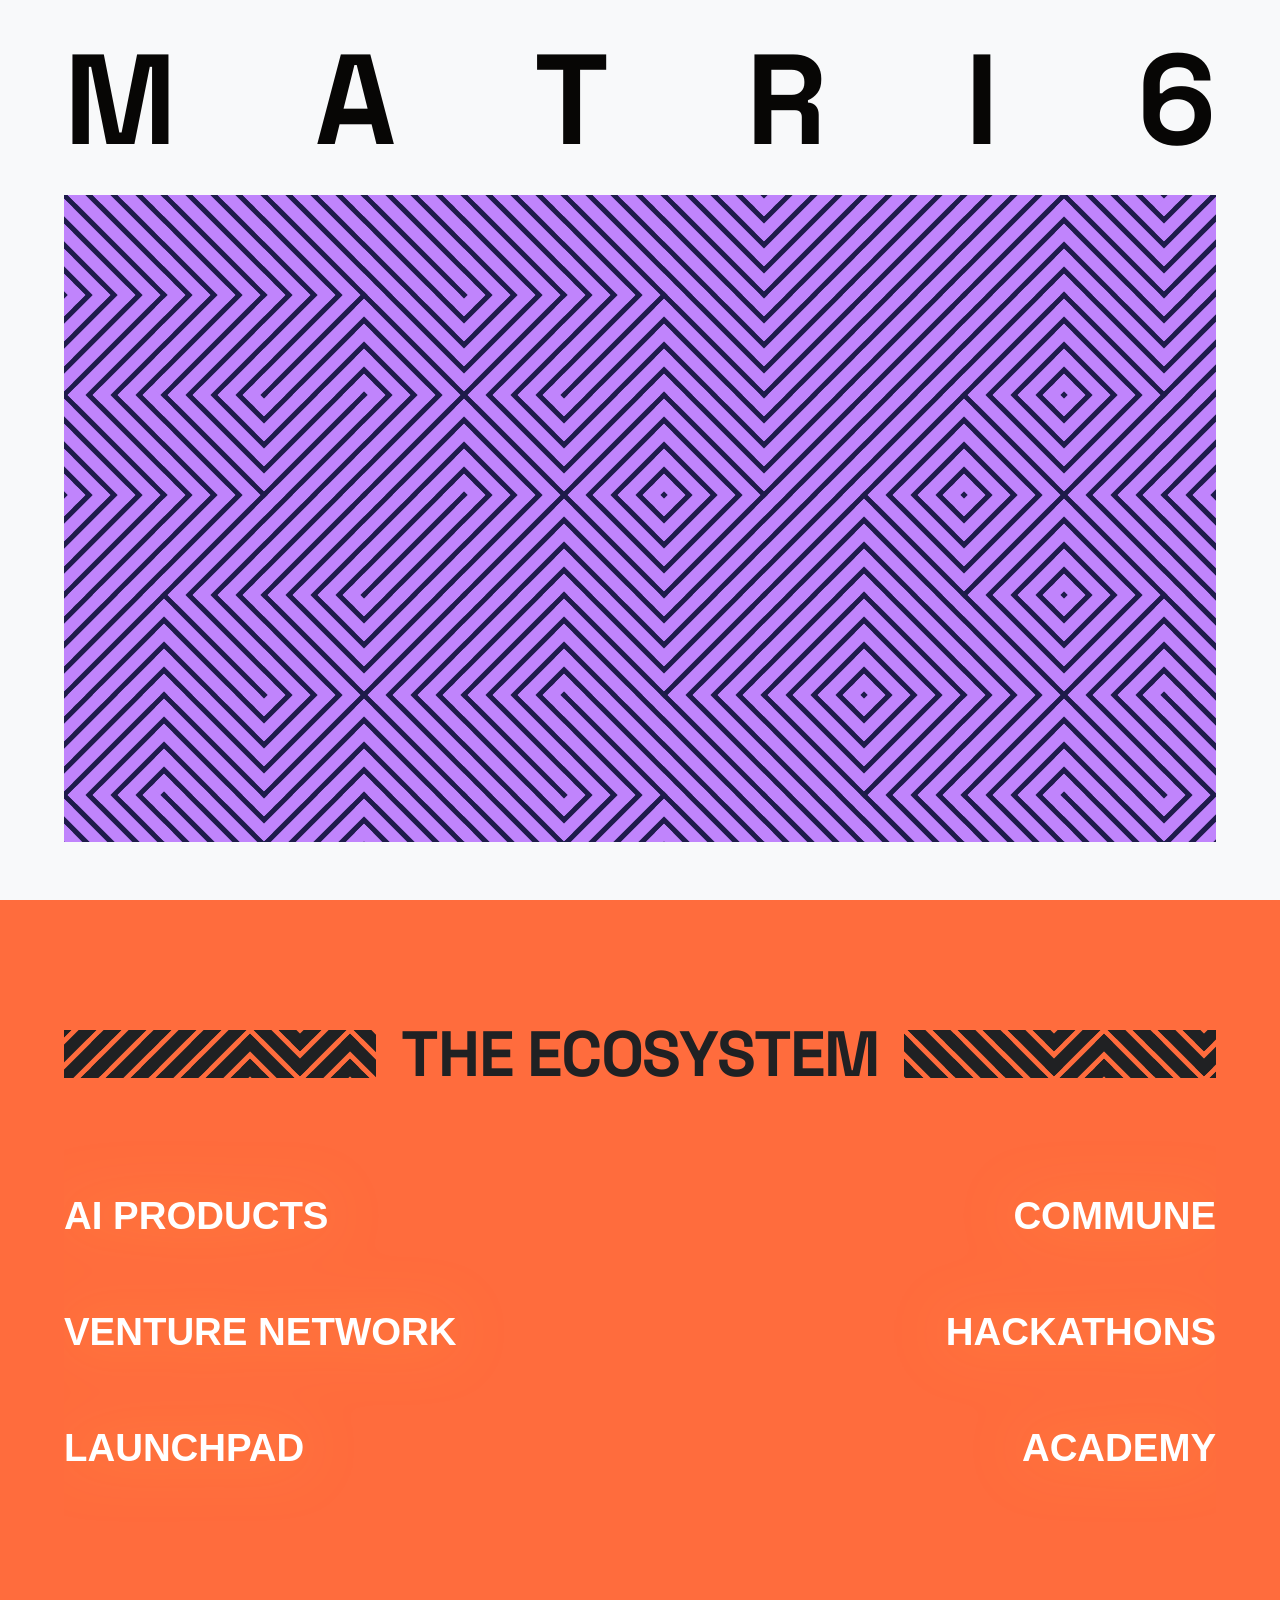
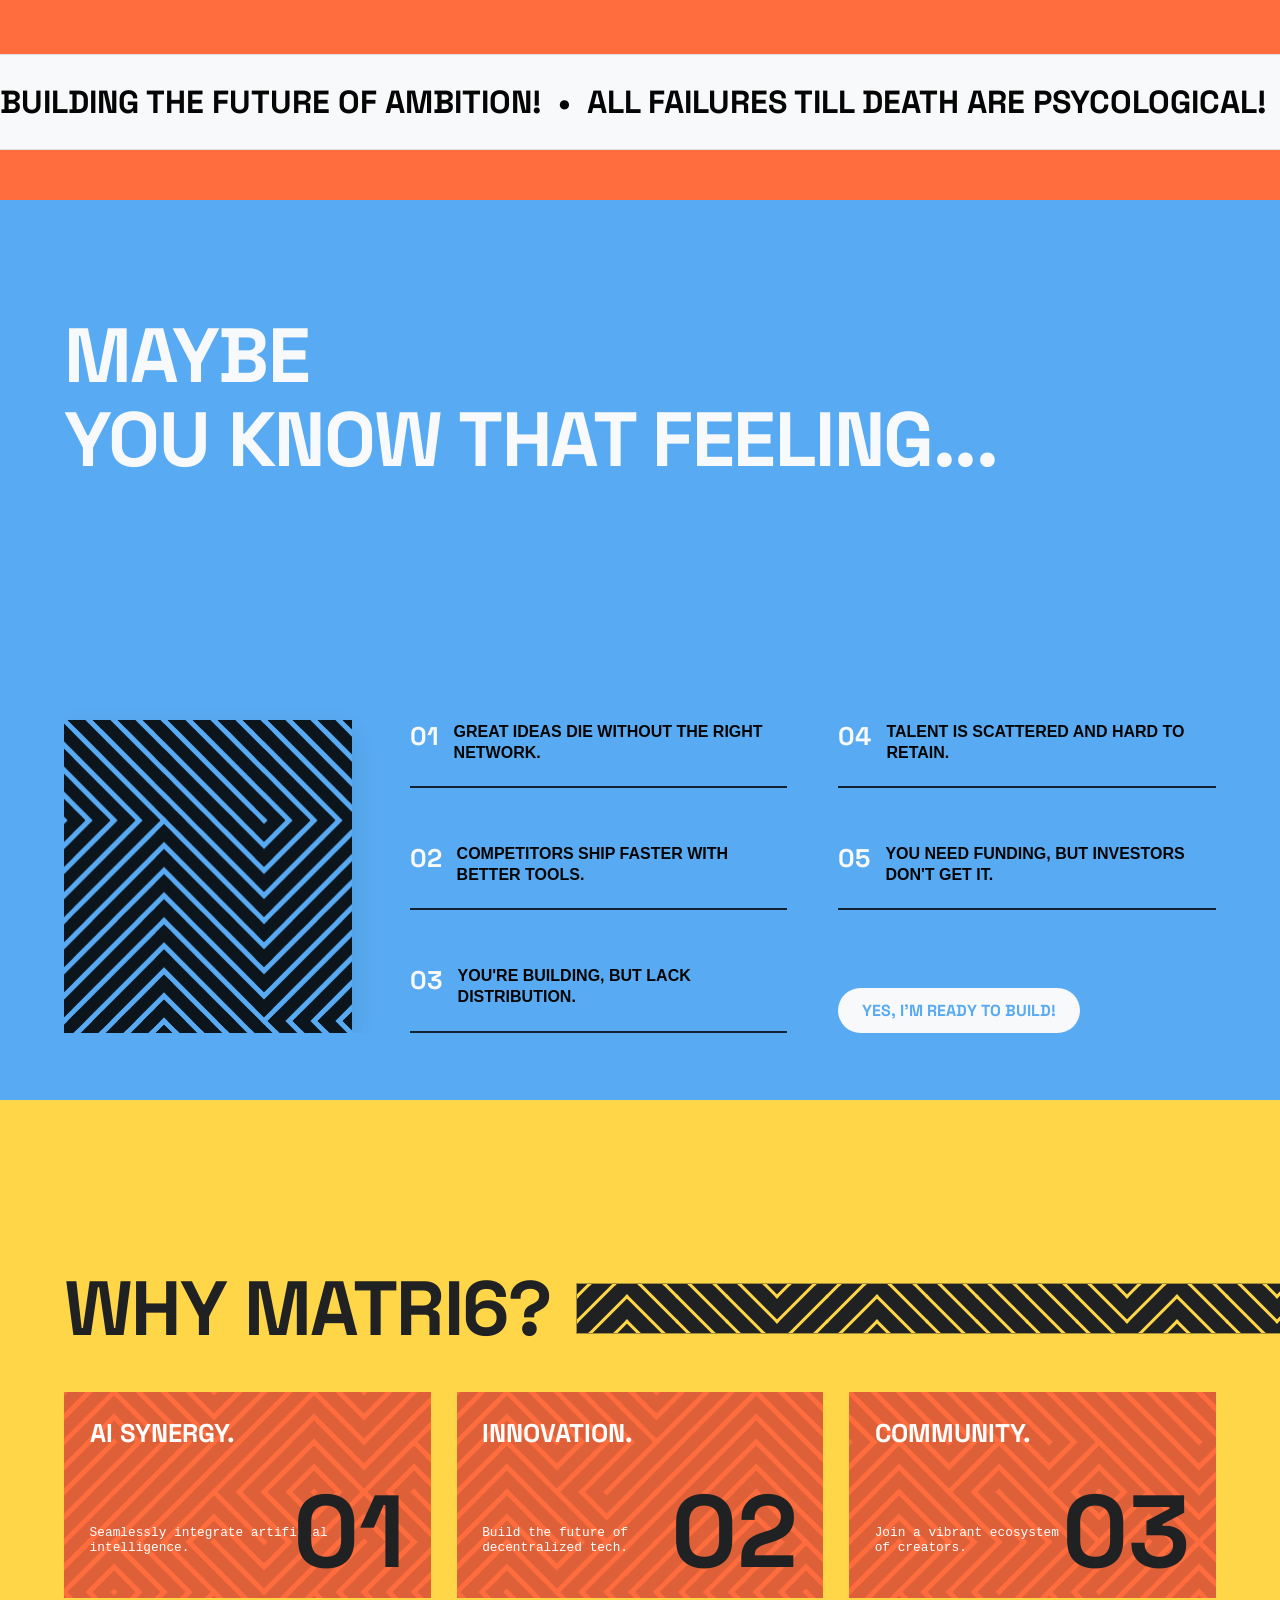
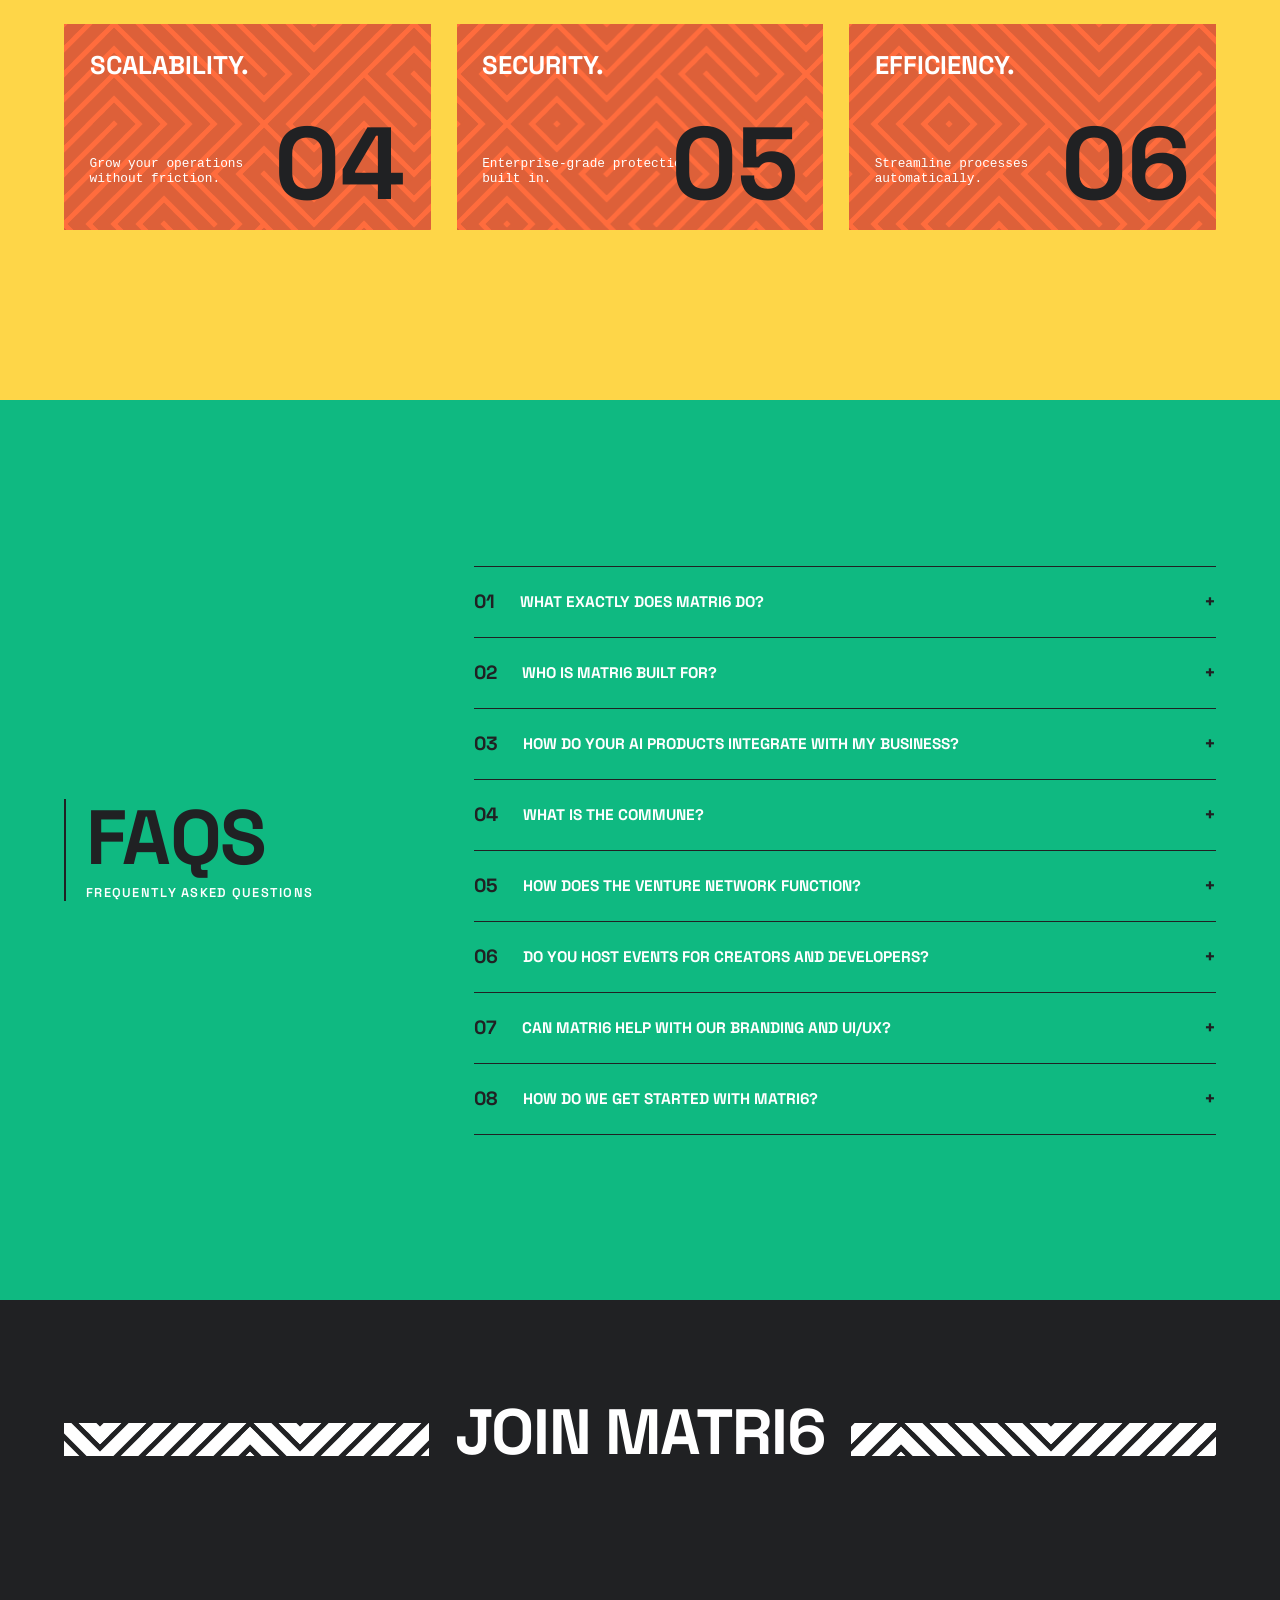
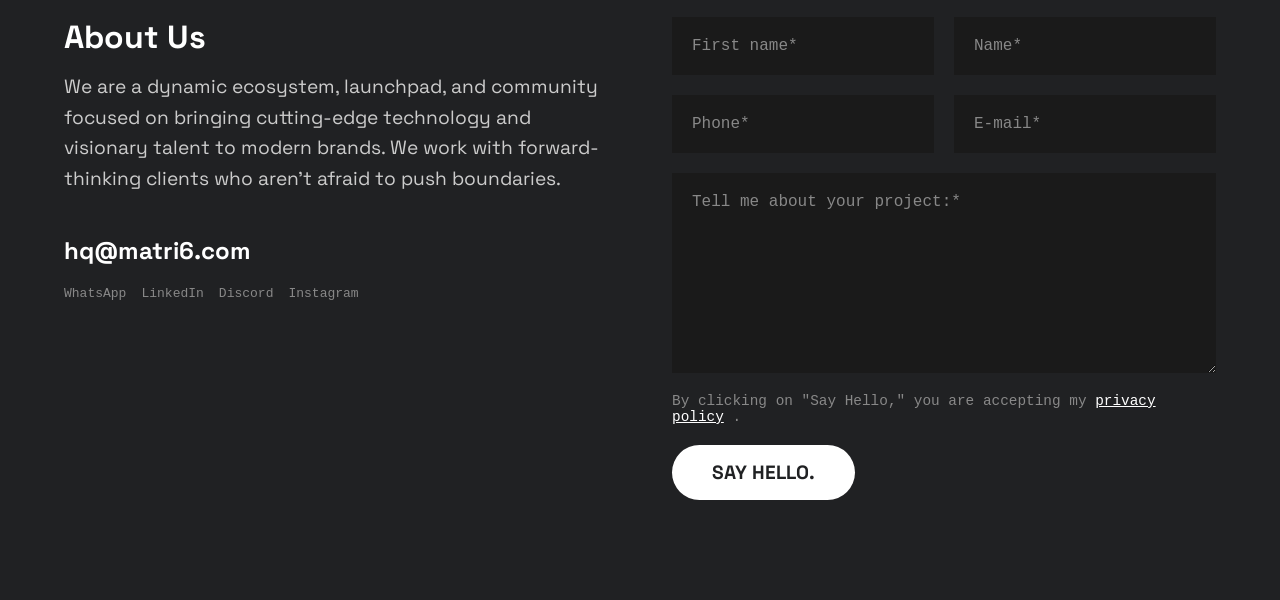
==== commit f0a5f000: "Update contact email and social media links" ====
--- a/index.html
+++ b/index.html
@@ -610,12 +610,12 @@
                         </div>
                         <div class="contact-footer">
                             <div class="contact-info">
-                                <a href="mailto:hello@matri6.com" class="contact-email">hello@matri6.com</a>
+                                <a href="mailto:hq@matri6.com" class="contact-email">hq@matri6.com</a>
                                 <div class="social-links">
                                     <a href="#">WhatsApp</a>
-                                    <a href="#">LinkedIn</a>
-                                    <a href="#">Discord</a>
-                                    <a href="#">Instagram</a>
+                                    <a href="https://linkedin.com/company/matri6" target="_blank">LinkedIn</a>
+                                    <a href="https://discord.gg/sTztxzJSG9" target="_blank">Discord</a>
+                                    <a href="https://instagram.com/matri6.hq" target="_blank">Instagram</a>
                                 </div>
                             </div>
                         </div>
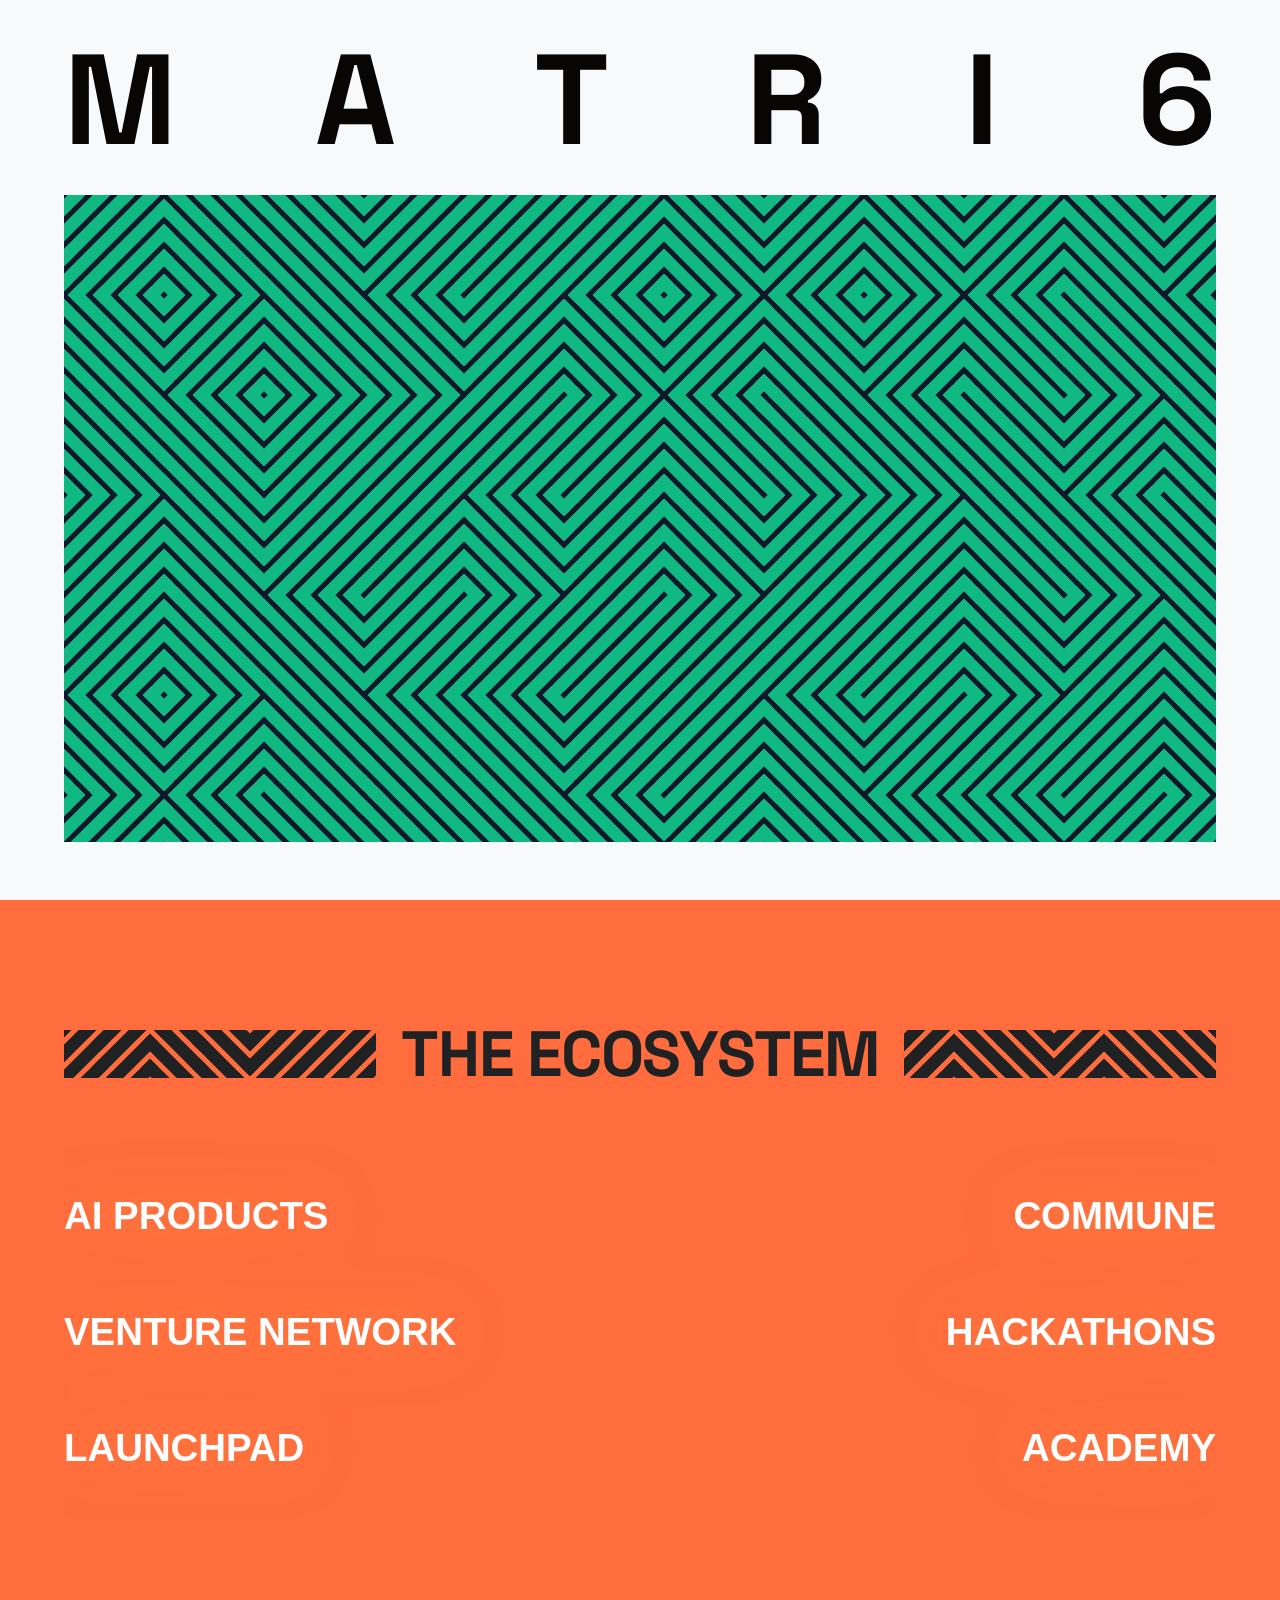
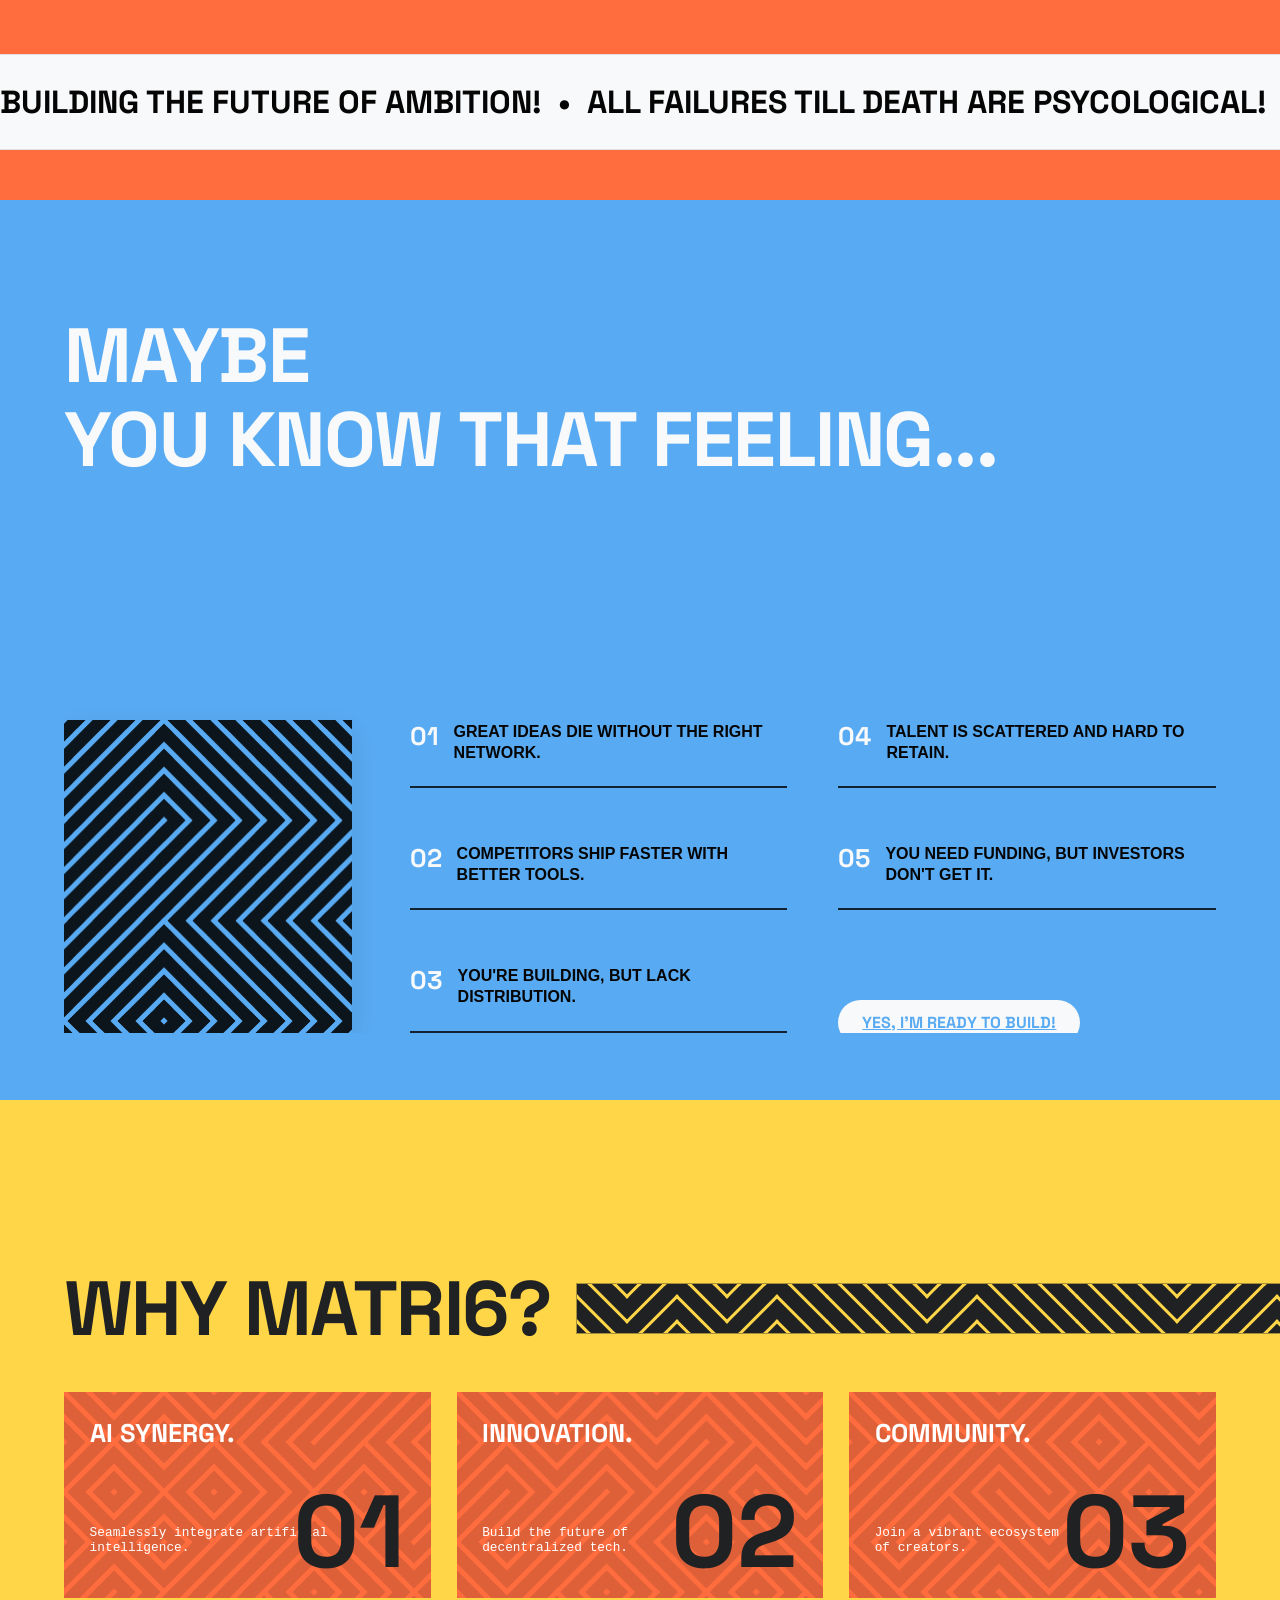
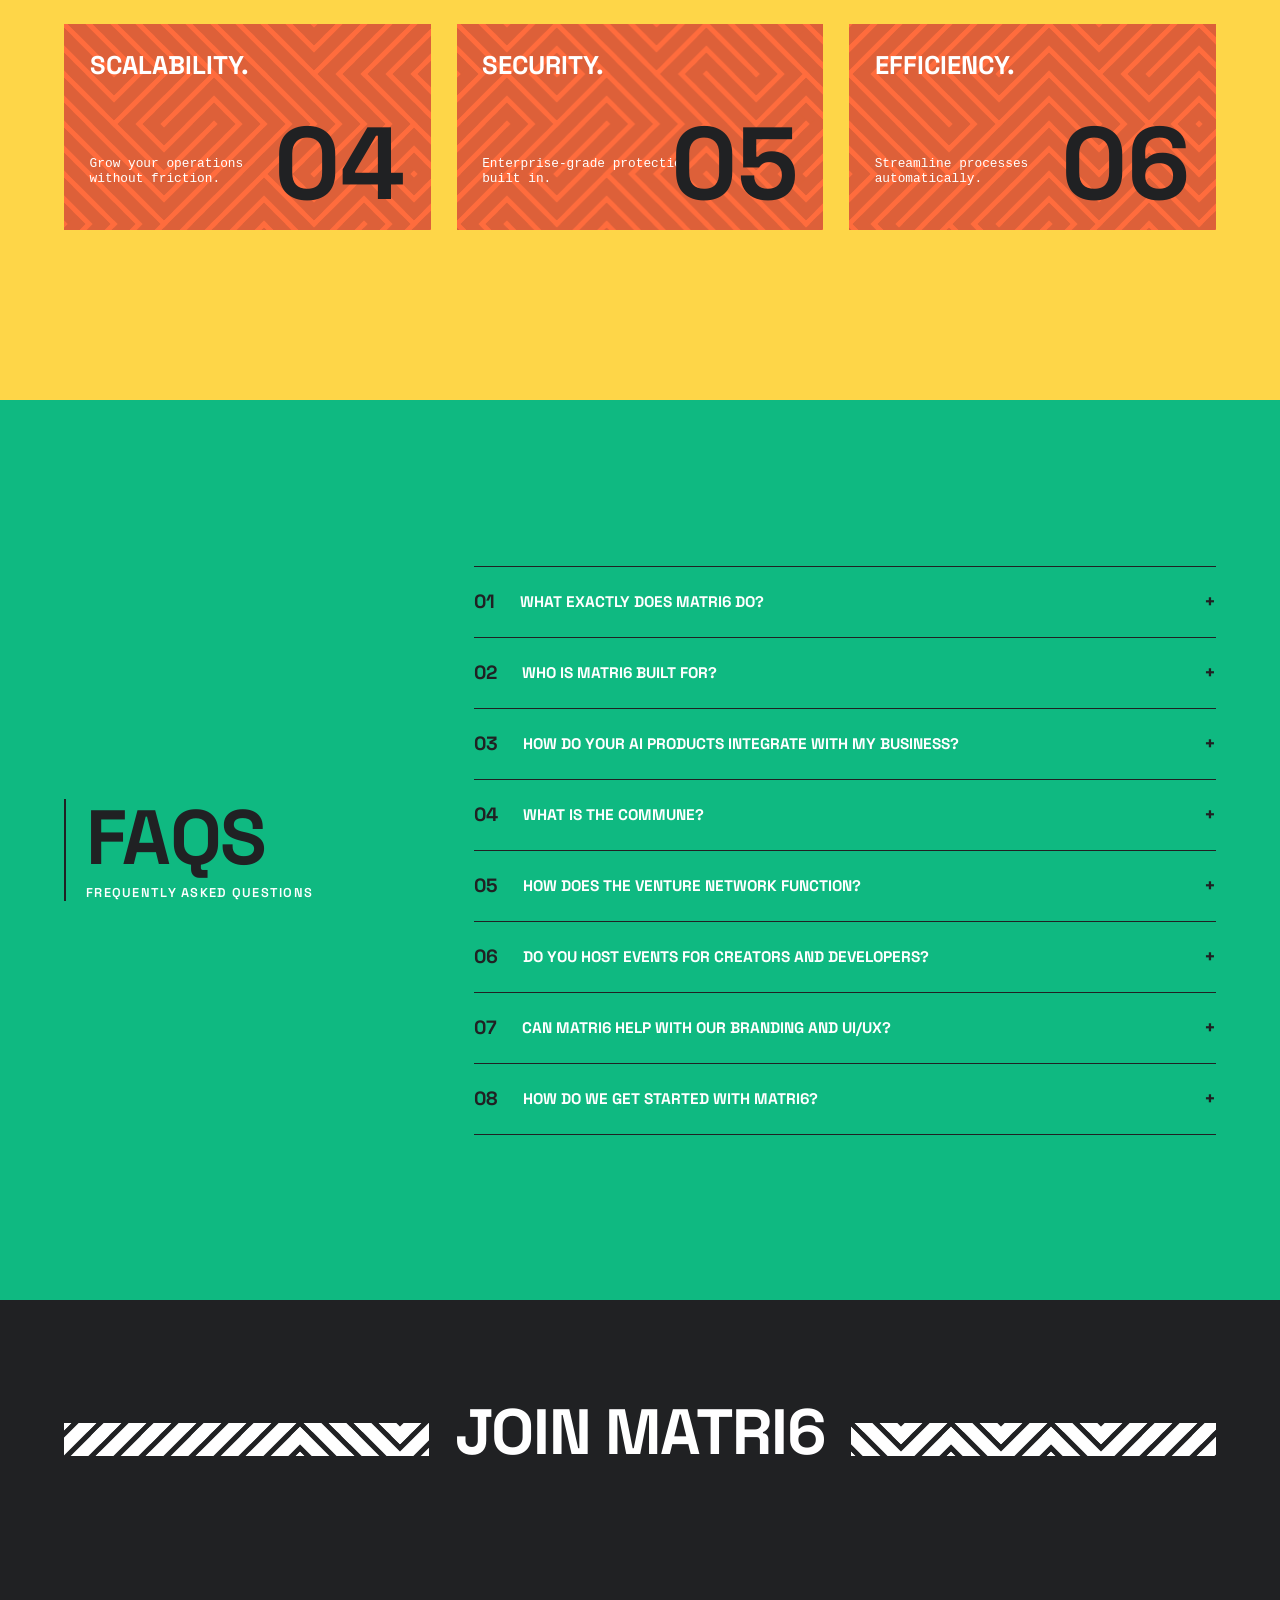
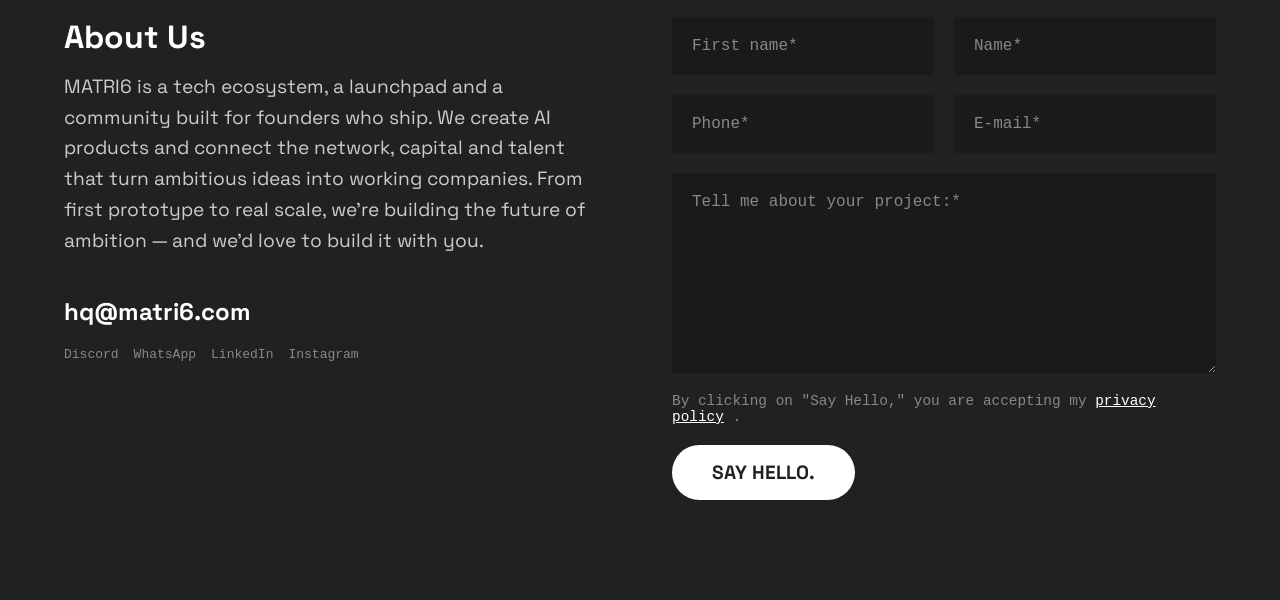
==== commit 62cf821f: "Enhance SEO and update ecosystem links in index.html Added meta tags for SEO and social media previe" ====
--- a/index.html
+++ b/index.html
@@ -5,6 +5,32 @@
     <meta charset="UTF-8">
     <meta name="viewport" content="width=device-width, initial-scale=1.0">
     <title>MATRI6</title>
+
+    <meta name="description" content="MATRI6 is a tech ecosystem, launchpad and community for founders who ship. We build AI products and connect the network, capital and talent that turn ambitious ideas into working companies.">
+    <link rel="canonical" href="https://matri6.com/">
+
+    <!-- Link preview (Open Graph / Twitter Card) -->
+    <meta property="og:type" content="website">
+    <meta property="og:site_name" content="MATRI6">
+    <meta property="og:locale" content="en_US">
+    <meta property="og:url" content="https://matri6.com/">
+    <meta property="og:title" content="MATRI6 - Tech Ecosystem, Launchpad and Community">
+    <meta property="og:description" content="MATRI6 is a tech ecosystem, launchpad and community for founders who ship. We build AI products and connect the network, capital and talent that turn ambitious ideas into working companies.">
+    <meta property="og:image" content="https://matri6.com/og-image.png">
+    <meta property="og:image:type" content="image/png">
+    <meta property="og:image:width" content="1200">
+    <meta property="og:image:height" content="630">
+    <meta property="og:image:alt" content="MATRI6 - a tech ecosystem, launchpad and community for founders who ship.">
+    <meta name="twitter:card" content="summary_large_image">
+    <meta name="twitter:title" content="MATRI6 - Tech Ecosystem, Launchpad and Community">
+    <meta name="twitter:description" content="MATRI6 is a tech ecosystem, launchpad and community for founders who ship. We build AI products and connect the network, capital and talent that turn ambitious ideas into working companies.">
+    <meta name="twitter:image" content="https://matri6.com/og-image.png">
+    <meta name="twitter:image:alt" content="MATRI6 - a tech ecosystem, launchpad and community for founders who ship.">
+    <!-- Favicon -->
+    <link rel="icon" href="favicon.ico?v=3" sizes="any">
+    <link rel="icon" type="image/png" sizes="32x32" href="favicon-32.png?v=3">
+    <link rel="icon" type="image/png" sizes="16x16" href="favicon-16.png?v=3">
+    <link rel="apple-touch-icon" sizes="180x180" href="apple-touch-icon.png?v=3">
     <link rel="stylesheet" href="style.css">
 
     <!-- Google Fonts -->
@@ -47,22 +73,22 @@
                 </div>
                 <div class="ecosystem-grid">
                     <a href="eco/aiproducts.html" class="grid-item"
-                        data-image="https://picsum.photos/seed/ai/400/400">AI
+                        data-image="images/eco-ai-products.svg">AI
                         PRODUCTS</a>
                     <a href="eco/commune.html" class="grid-item right-align"
-                        data-image="https://picsum.photos/seed/commune/400/400">
+                        data-image="images/eco-commune.svg">
                         COMMUNE</a>
                     <a href="#" class="grid-item" onclick="showComingSoonPopup(event)"
-                        data-image="https://picsum.photos/seed/venture/400/400">VENTURE
+                        data-image="images/eco-venture-network.svg">VENTURE
                         NETWORK</a>
                     <a href="#" class="grid-item right-align" onclick="showComingSoonPopup(event)"
-                        data-image="https://picsum.photos/seed/hackathon/400/400">
+                        data-image="images/eco-hackathons.svg">
                         HACKATHONS</a>
                     <a href="#" class="grid-item" onclick="showComingSoonPopup(event)"
-                        data-image="https://picsum.photos/seed/launchpad/400/400">LAUNCHPAD
+                        data-image="images/eco-launchpad.svg">LAUNCHPAD
                     </a>
                     <a href="#" class="grid-item right-align" onclick="showComingSoonPopup(event)"
-                        data-image="https://picsum.photos/seed/academy/400/400">ACADEMY
+                        data-image="images/eco-academy.svg">ACADEMY
                     </a>
                 </div>
             </div>
@@ -115,7 +141,7 @@
                                 <p class="vision-text">YOU NEED FUNDING, BUT INVESTORS DON'T GET IT.</p>
                             </div>
                             <div class="vision-action">
-                                <button class="vision-btn">YES, I'M READY TO BUILD!</button>
+                                <a href="#join" class="vision-btn">YES, I'M READY TO BUILD!</a>
                             </div>
                         </div>
                     </div>
@@ -458,7 +484,9 @@
                                 <span class="faq-icon">+</span>
                             </div>
                             <div class="faq-body">
-                                <p>MATRI6 is a dynamic tech ecosystem, a powerful launchpad, and a thriving community. We help modern brands scale by integrating cutting-edge AI, building robust community networks, and designing stunning user experiences.</p>
+                                <p>MATRI6 is a dynamic tech ecosystem, a powerful launchpad, and a thriving community.
+                                    We help modern brands scale by integrating cutting-edge AI, building robust
+                                    community networks, and designing stunning user experiences.</p>
                             </div>
                         </div>
                         <div class="faq-item">
@@ -468,7 +496,9 @@
                                 <span class="faq-icon">+</span>
                             </div>
                             <div class="faq-body">
-                                <p>Our ecosystem is built for ambitious founders, forward-thinking startups, and creators who want to leverage AI, decentralized technology, and elite design to outpace the competition.</p>
+                                <p>Our ecosystem is built for ambitious founders, forward-thinking startups, and
+                                    creators who want to leverage AI, decentralized technology, and elite design to
+                                    outpace the competition.</p>
                             </div>
                         </div>
                         <div class="faq-item">
@@ -478,7 +508,9 @@
                                 <span class="faq-icon">+</span>
                             </div>
                             <div class="faq-body">
-                                <p>We build tailored AI solutions that seamlessly integrate into your existing workflows. Our goal is to help you automate processes, analyze complex data, and accelerate your entire product development lifecycle.</p>
+                                <p>We build tailored AI solutions that seamlessly integrate into your existing
+                                    workflows. Our goal is to help you automate processes, analyze complex data, and
+                                    accelerate your entire product development lifecycle.</p>
                             </div>
                         </div>
                         <div class="faq-item">
@@ -488,7 +520,9 @@
                                 <span class="faq-icon">+</span>
                             </div>
                             <div class="faq-body">
-                                <p>The Commune is our exclusive network of top-tier talent, visionary founders, and tech enthusiasts. It's designed to help you find the right collaborators and build powerful alliances with like-minded individuals.</p>
+                                <p>The Commune is our exclusive network of top-tier talent, visionary founders, and tech
+                                    enthusiasts. It's designed to help you find the right collaborators and build
+                                    powerful alliances with like-minded individuals.</p>
                             </div>
                         </div>
                         <div class="faq-item">
@@ -498,7 +532,9 @@
                                 <span class="faq-icon">+</span>
                             </div>
                             <div class="faq-body">
-                                <p>Currently in the planning phase, our Venture Network will act as a strategic bridge connecting groundbreaking startups built within our ecosystem with forward-thinking investors who understand the future of tech.</p>
+                                <p>Currently in the planning phase, our Venture Network will act as a strategic bridge
+                                    connecting groundbreaking startups built within our ecosystem with forward-thinking
+                                    investors who understand the future of tech.</p>
                             </div>
                         </div>
                         <div class="faq-item">
@@ -508,7 +544,9 @@
                                 <span class="faq-icon">+</span>
                             </div>
                             <div class="faq-body">
-                                <p>Absolutely! We are preparing to launch regular Hackathons and the MATRI6 Academy—both designed to upskill talent, foster rapid innovation, and push the boundaries of what's possible in AI and web3.</p>
+                                <p>Absolutely! We are preparing to launch regular Hackathons and the MATRI6 Academy—both
+                                    designed to upskill talent, foster rapid innovation, and push the boundaries of
+                                    what's possible in AI and web3.</p>
                             </div>
                         </div>
                         <div class="faq-item">
@@ -518,7 +556,9 @@
                                 <span class="faq-icon">+</span>
                             </div>
                             <div class="faq-body">
-                                <p>Yes. While we are an expansive ecosystem, our community includes elite design talent. We craft visually stunning, highly functional digital experiences that resonate deeply with your target audience and elevate your brand's digital presence.</p>
+                                <p>Yes. While we are an expansive ecosystem, our community includes elite design talent.
+                                    We craft visually stunning, highly functional digital experiences that resonate
+                                    deeply with your target audience and elevate your brand's digital presence.</p>
                             </div>
                         </div>
                         <div class="faq-item">
@@ -528,7 +568,9 @@
                                 <span class="faq-icon">+</span>
                             </div>
                             <div class="faq-body">
-                                <p>Simply head over to the 'Join MATRI6' section below, fill out your project details, and say hello. Our team will review your requirements and reach out to discuss how we can build the future together.</p>
+                                <p>Simply head over to the 'Join MATRI6' section below, fill out your project details,
+                                    and say hello. Our team will review your requirements and reach out to discuss how
+                                    we can build the future together.</p>
                             </div>
                         </div>
                     </div>
@@ -587,7 +629,7 @@
             </div>
         </section>
         <!-- Section 8: Join MATRI6 -->
-        <section class="contact-section">
+        <section id="join" class="contact-section">
             <div class="contact-container">
                 <div class="ecosystem-title-wrapper contact-title-wrapper">
                     <div class="eco-art-container">
@@ -604,17 +646,18 @@
                     <div class="contact-left">
                         <div class="about-us">
                             <h3>About Us</h3>
-                            <p>We are a dynamic ecosystem, launchpad, and community focused on bringing cutting-edge technology and
-                                visionary talent to modern brands. We work with forward-thinking clients who aren't
-                                afraid to push boundaries.</p>
+                            <p>MATRI6 is a tech ecosystem, a launchpad and a community built for founders who ship.
+                                We create AI products and connect the network, capital and talent that turn ambitious
+                                ideas into working companies. From first prototype to real scale, we're building the
+                                future of ambition &mdash; and we'd love to build it with you.</p>
                         </div>
                         <div class="contact-footer">
                             <div class="contact-info">
                                 <a href="mailto:hq@matri6.com" class="contact-email">hq@matri6.com</a>
                                 <div class="social-links">
+                                    <a href="https://discord.gg/sTztxzJSG9" target="_blank">Discord</a>
                                     <a href="#">WhatsApp</a>
                                     <a href="https://linkedin.com/company/matri6" target="_blank">LinkedIn</a>
-                                    <a href="https://discord.gg/sTztxzJSG9" target="_blank">Discord</a>
                                     <a href="https://instagram.com/matri6.hq" target="_blank">Instagram</a>
                                 </div>
                             </div>
@@ -647,7 +690,8 @@
         <div class="coming-soon-content">
             <button class="close-modal-btn" onclick="closeComingSoonPopup()">&times;</button>
             <h3 class="coming-soon-title">LAUNCHING SOON</h3>
-            <p class="coming-soon-text">These features are still under construction & planning and will be launched soon. Stay tuned!</p>
+            <p class="coming-soon-text">These features are still under construction & planning and will be launched
+                soon. Stay tuned!</p>
         </div>
     </div>
 
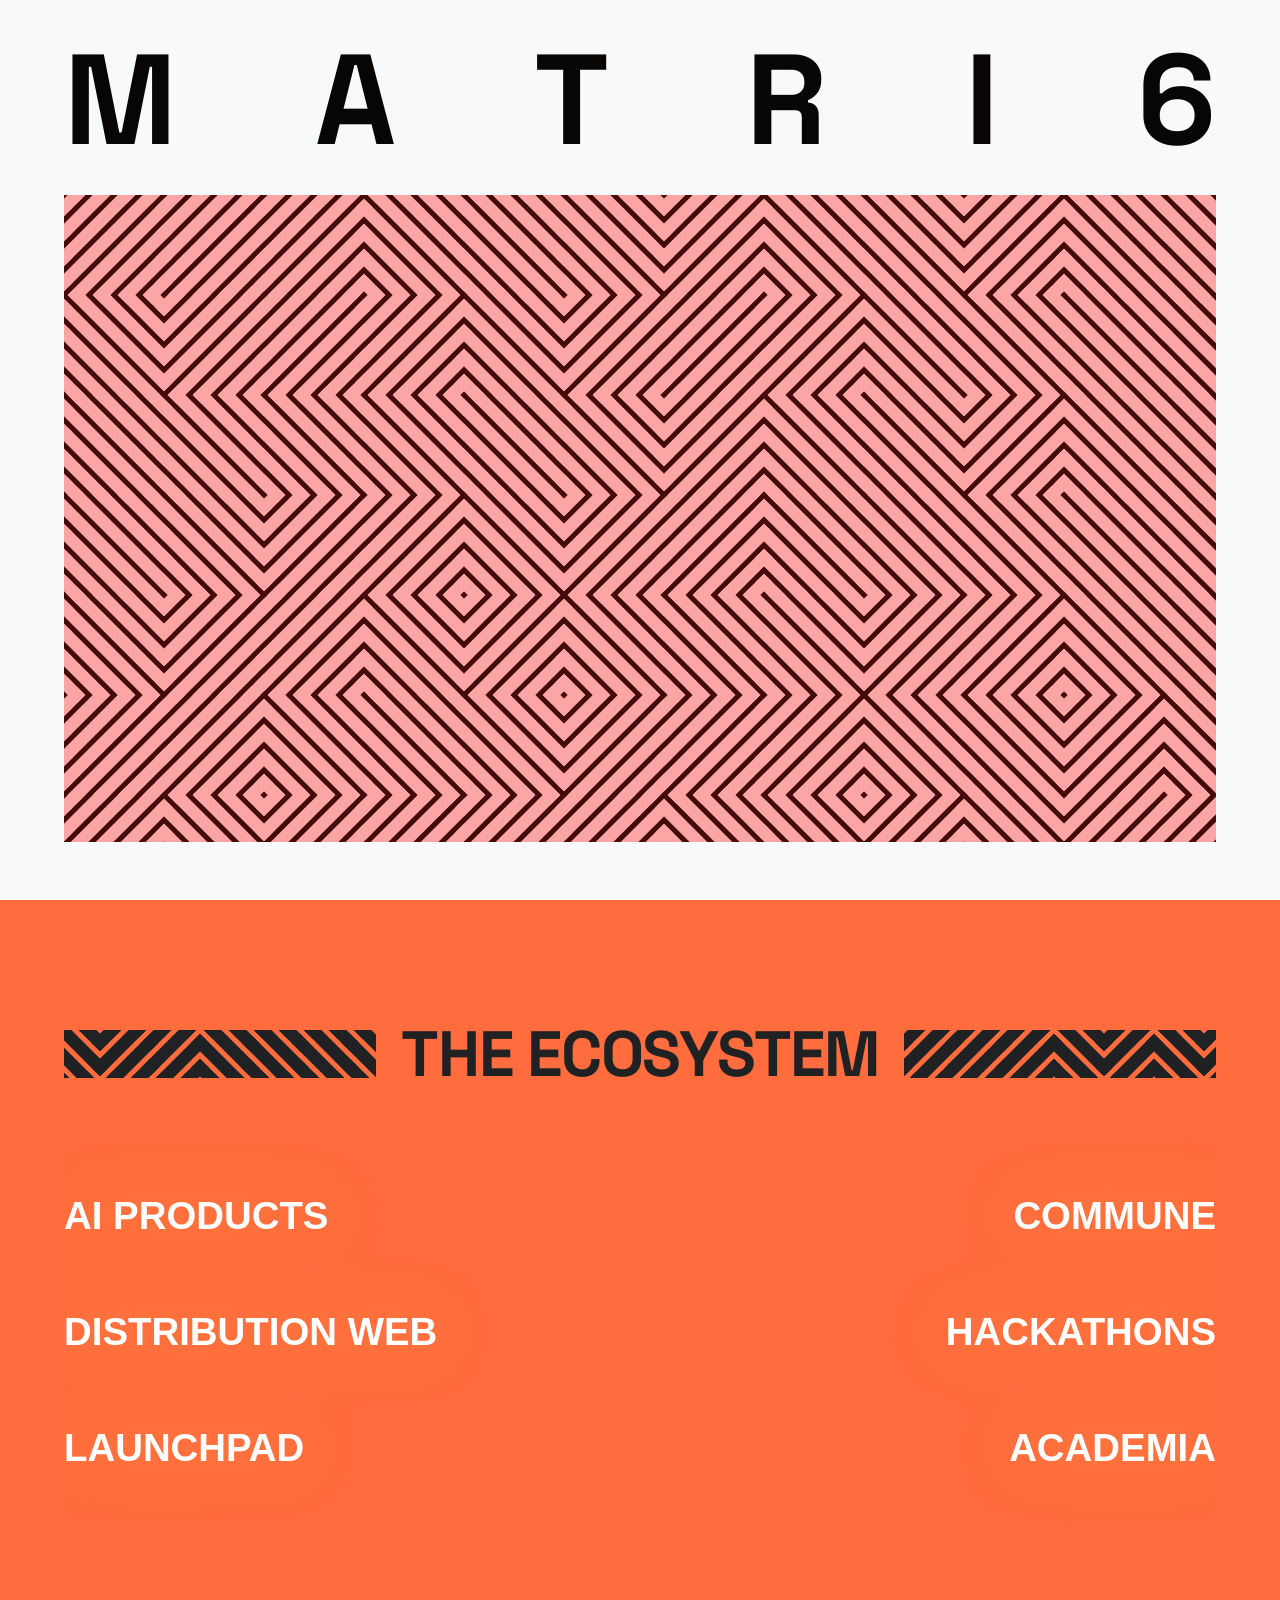
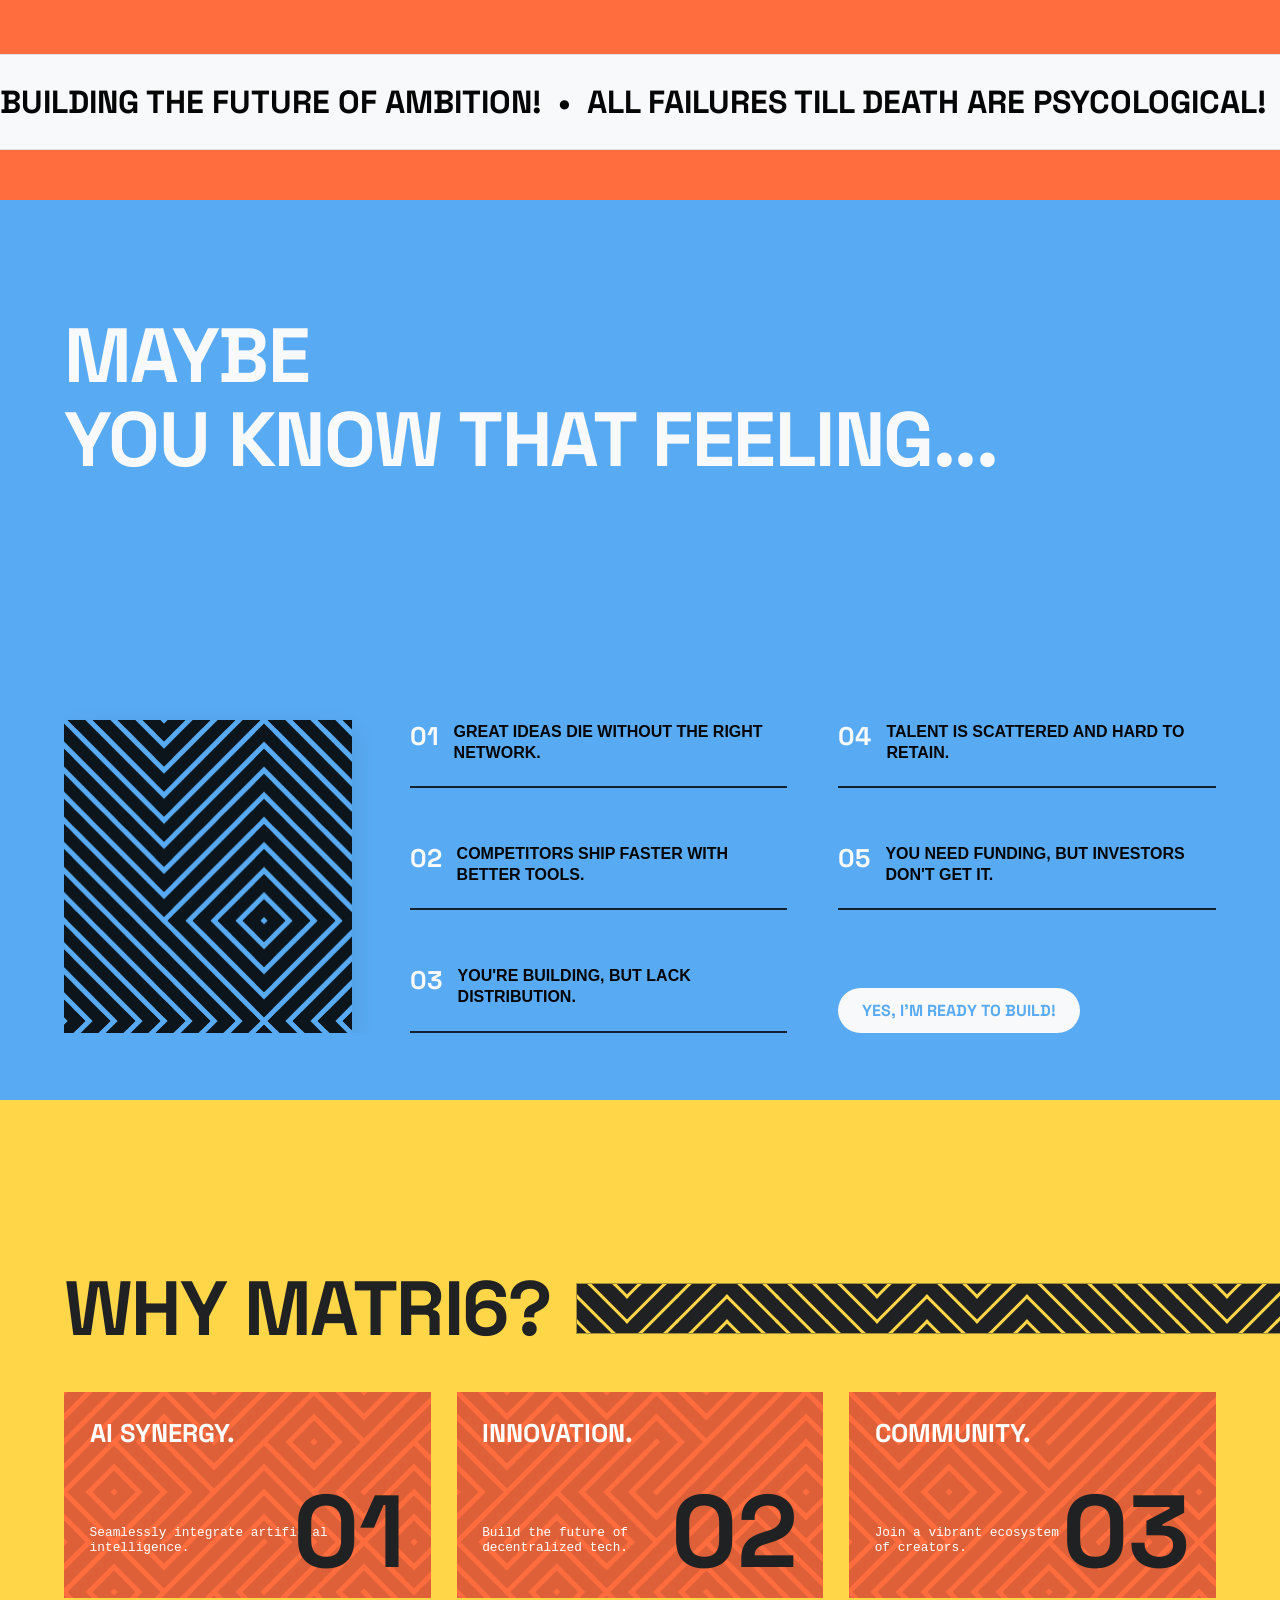
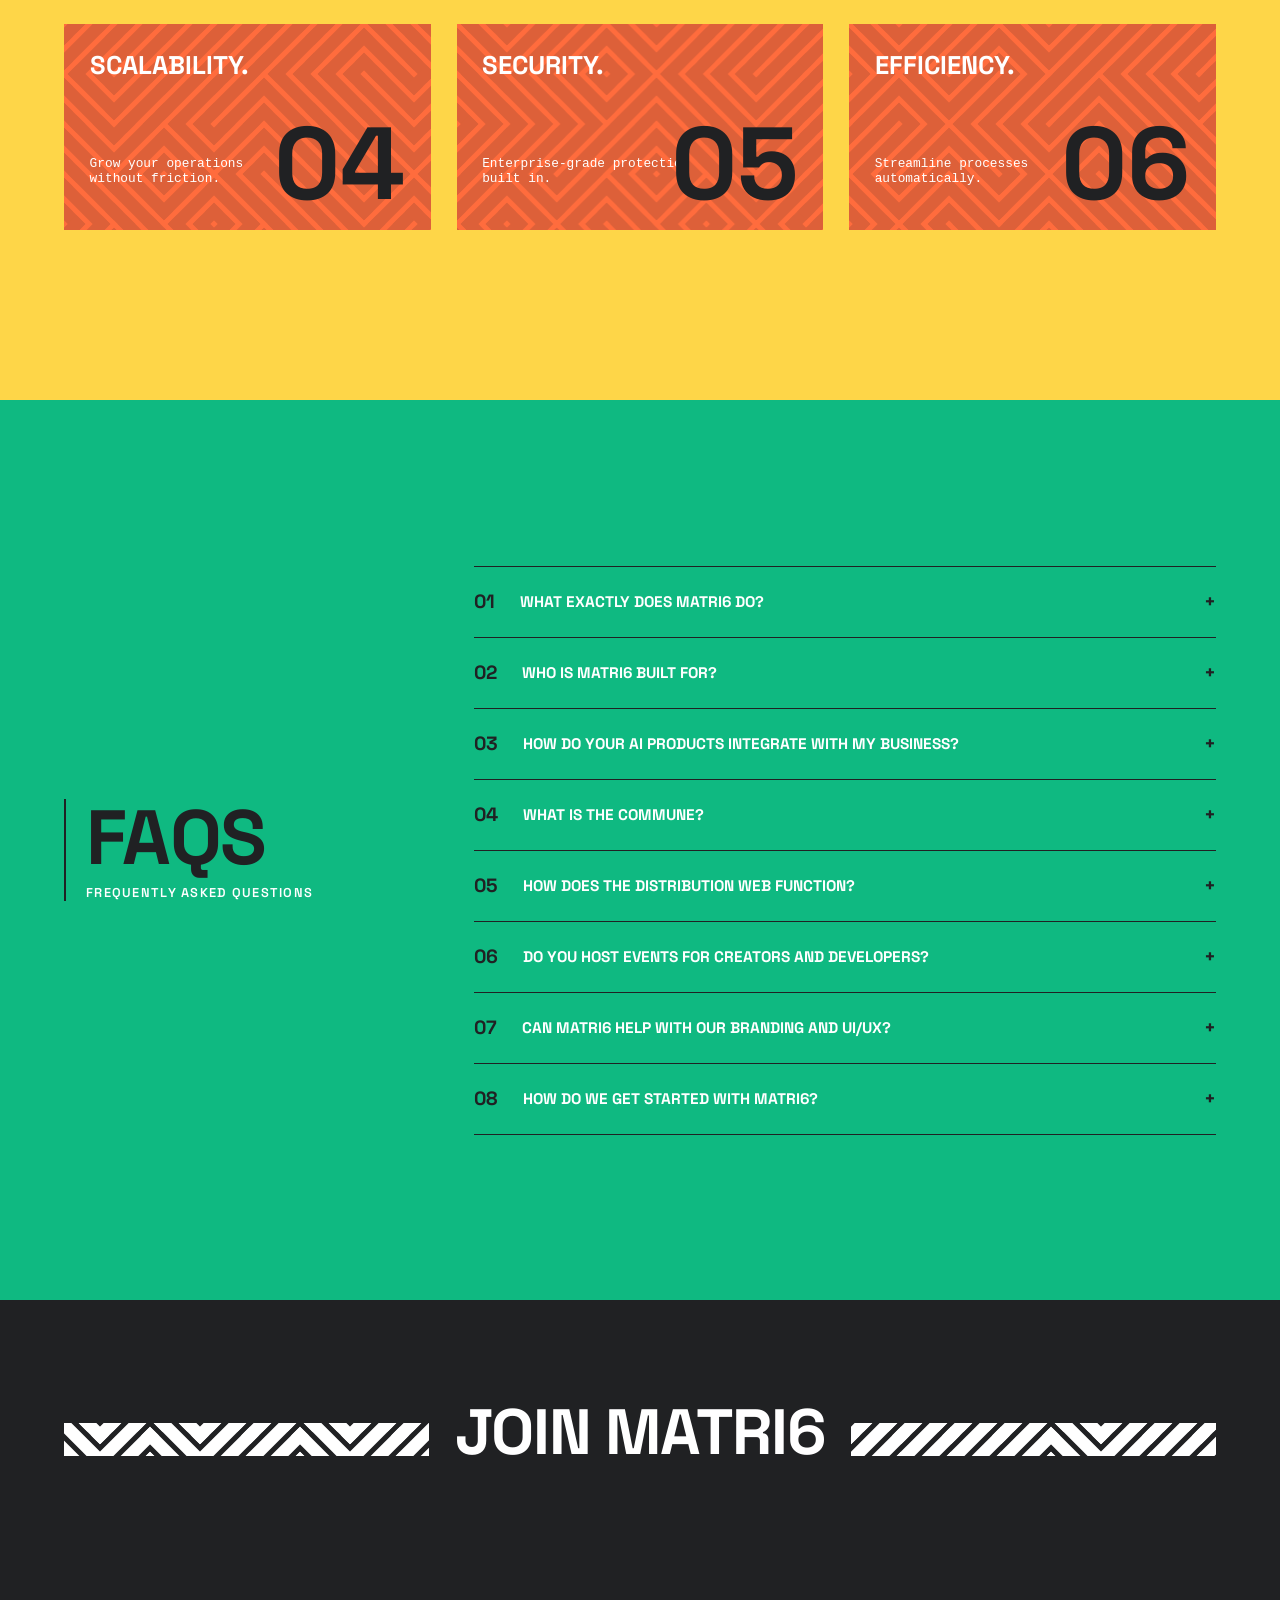
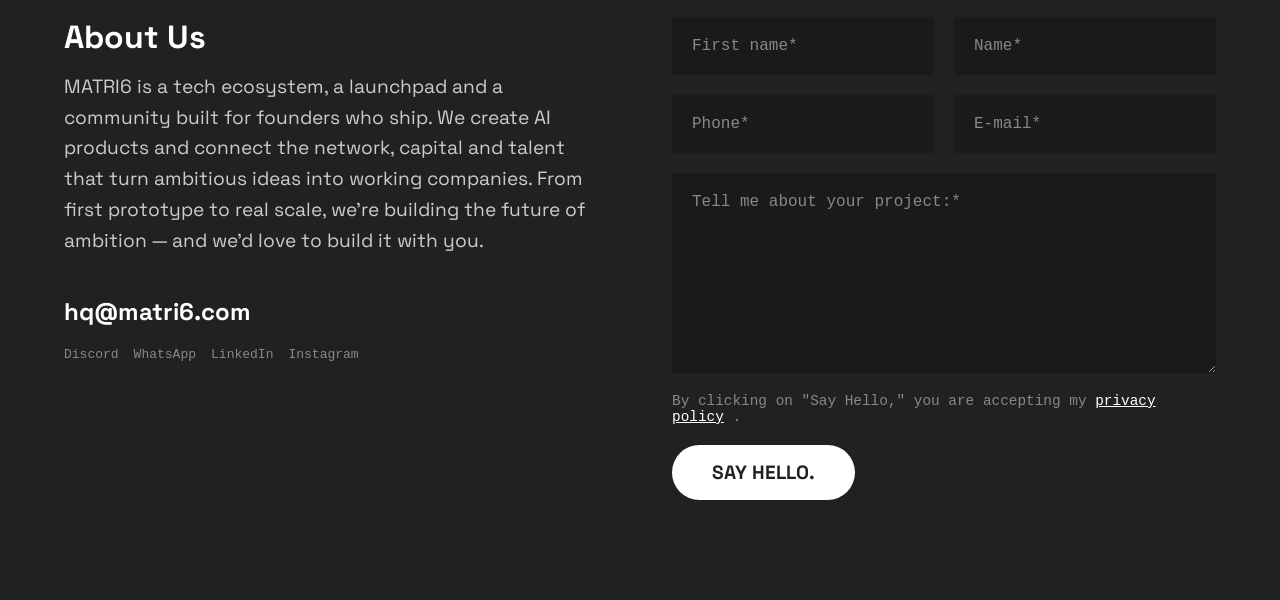
==== commit 1071b4ed: "Update text for venture network to distribution web" ====
--- a/index.html
+++ b/index.html
@@ -79,8 +79,8 @@
                         data-image="images/eco-commune.svg">
                         COMMUNE</a>
                     <a href="#" class="grid-item" onclick="showComingSoonPopup(event)"
-                        data-image="images/eco-venture-network.svg">VENTURE
-                        NETWORK</a>
+                        data-image="images/eco-venture-network.svg">DISTRIBUTION
+                        WEB</a>
                     <a href="#" class="grid-item right-align" onclick="showComingSoonPopup(event)"
                         data-image="images/eco-hackathons.svg">
                         HACKATHONS</a>
@@ -88,7 +88,7 @@
                         data-image="images/eco-launchpad.svg">LAUNCHPAD
                     </a>
                     <a href="#" class="grid-item right-align" onclick="showComingSoonPopup(event)"
-                        data-image="images/eco-academy.svg">ACADEMY
+                        data-image="images/eco-academy.svg">ACADEMIA
                     </a>
                 </div>
             </div>
@@ -528,11 +528,11 @@
                         <div class="faq-item">
                             <div class="faq-header">
                                 <span class="faq-num">05</span>
-                                <span class="faq-text">HOW DOES THE VENTURE NETWORK FUNCTION?</span>
-                                <span class="faq-icon">+</span>
-                            </div>
-                            <div class="faq-body">
-                                <p>Currently in the planning phase, our Venture Network will act as a strategic bridge
+                                <span class="faq-text">HOW DOES THE DISTRIBUTION WEB FUNCTION?</span>
+                                <span class="faq-icon">+</span>
+                            </div>
+                            <div class="faq-body">
+                                <p>Currently in the planning phase, our Distribution Web will act as a strategic bridge
                                     connecting groundbreaking startups built within our ecosystem with forward-thinking
                                     investors who understand the future of tech.</p>
                             </div>
--- a/style.css
+++ b/style.css
@@ -191,11 +191,30 @@
     text-transform: uppercase;
     line-height: 1;
     
+    /* Mix blend mode for dynamic color contrast, matching #main-header.
+       Inverts against whatever is behind it so the wordmark stays legible
+       over dark sections, light sections and colored type alike. */
     color: white; 
+    mix-blend-mode: difference;
     
     display: flex;
     justify-content: space-between;
     padding-bottom: 12px;
+}
+
+/* Applied by main.js when difference blending would land on a backdrop whose
+   inverse has near-identical luminance (saturated mid-tones like #5865F2 or
+   #0fb981). Falls back to a plain light/dark wordmark so it stays readable. */
+.static-header.header-solid {
+    mix-blend-mode: normal;
+}
+
+.static-header.header-solid.on-dark {
+    color: #ffffff;
+}
+
+.static-header.header-solid.on-light {
+    color: #111111;
 }
 
 .title-placeholder {
@@ -550,6 +569,8 @@
 }
 
 .vision-btn {
+    display: inline-block;
+    text-decoration: none;
     background-color: var(--primary-bg);
     color: #58aaf2;
     font-family: 'Space Grotesk', sans-serif;
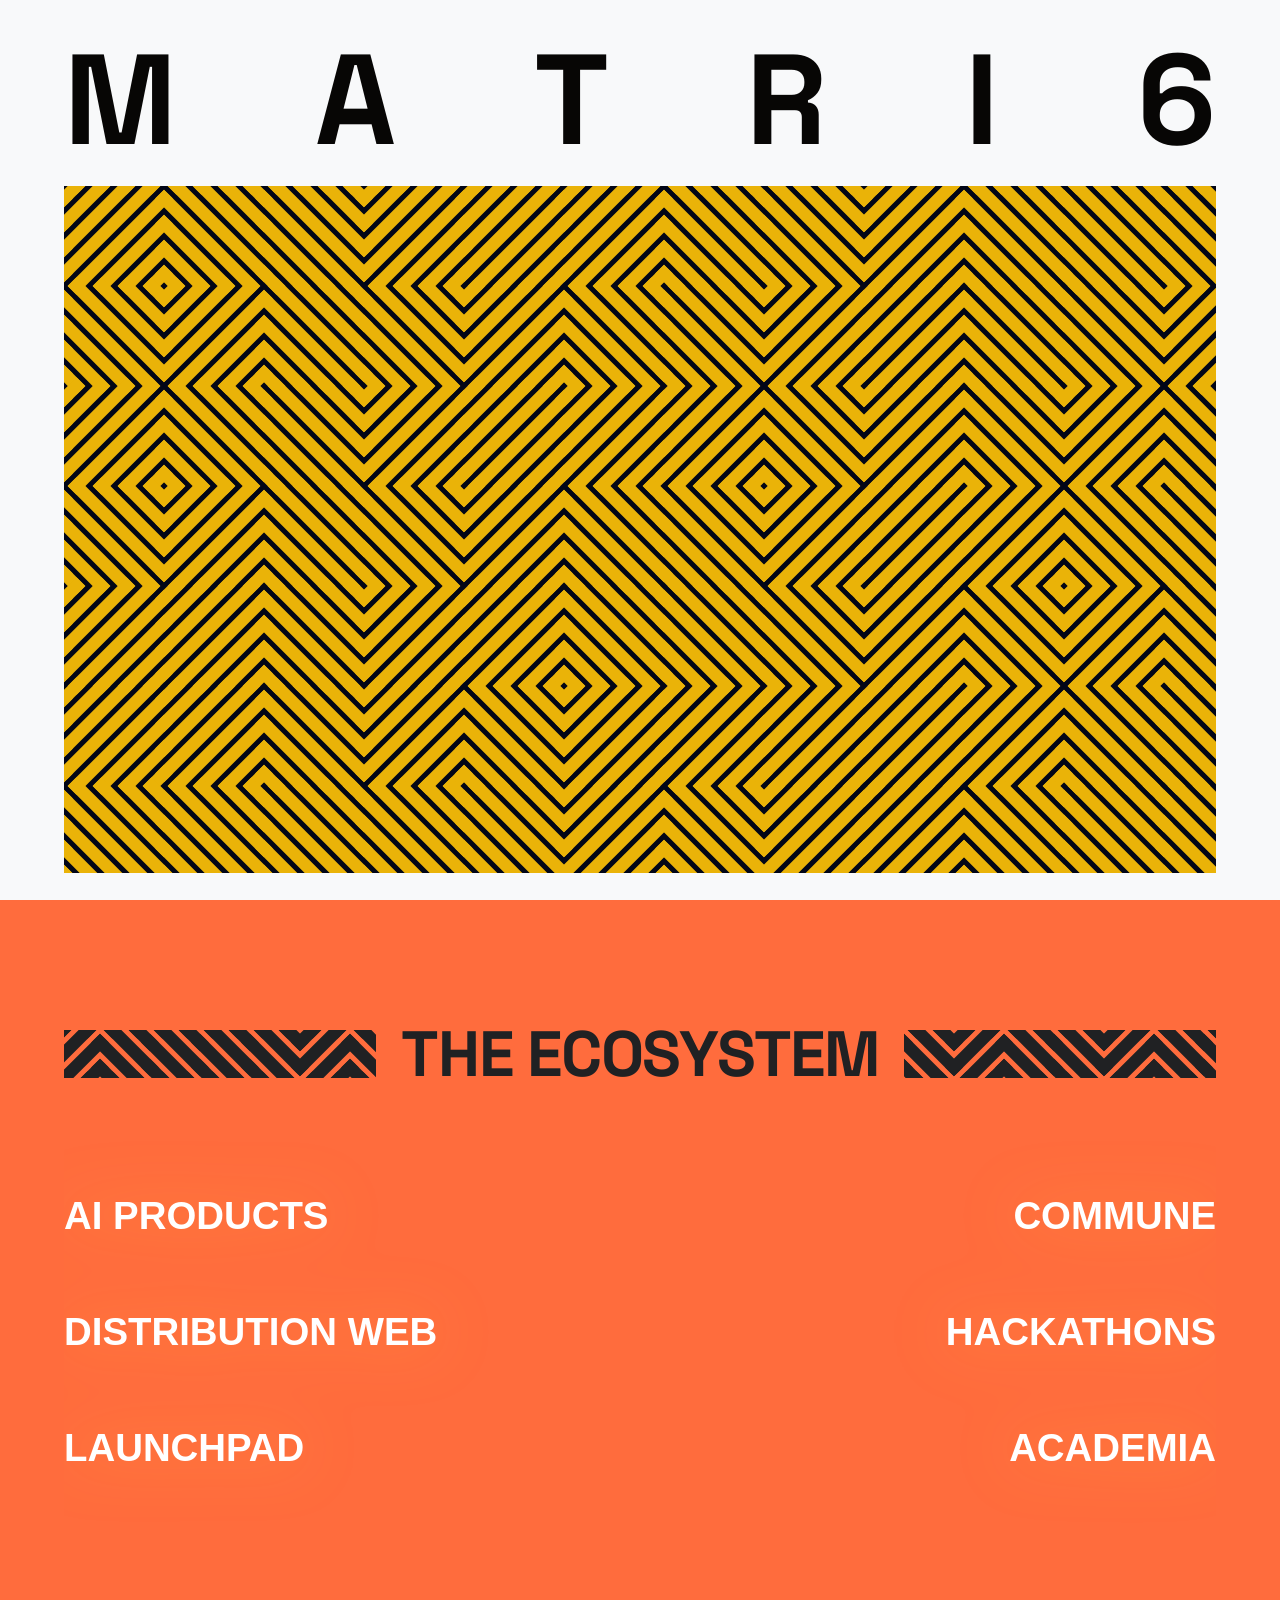
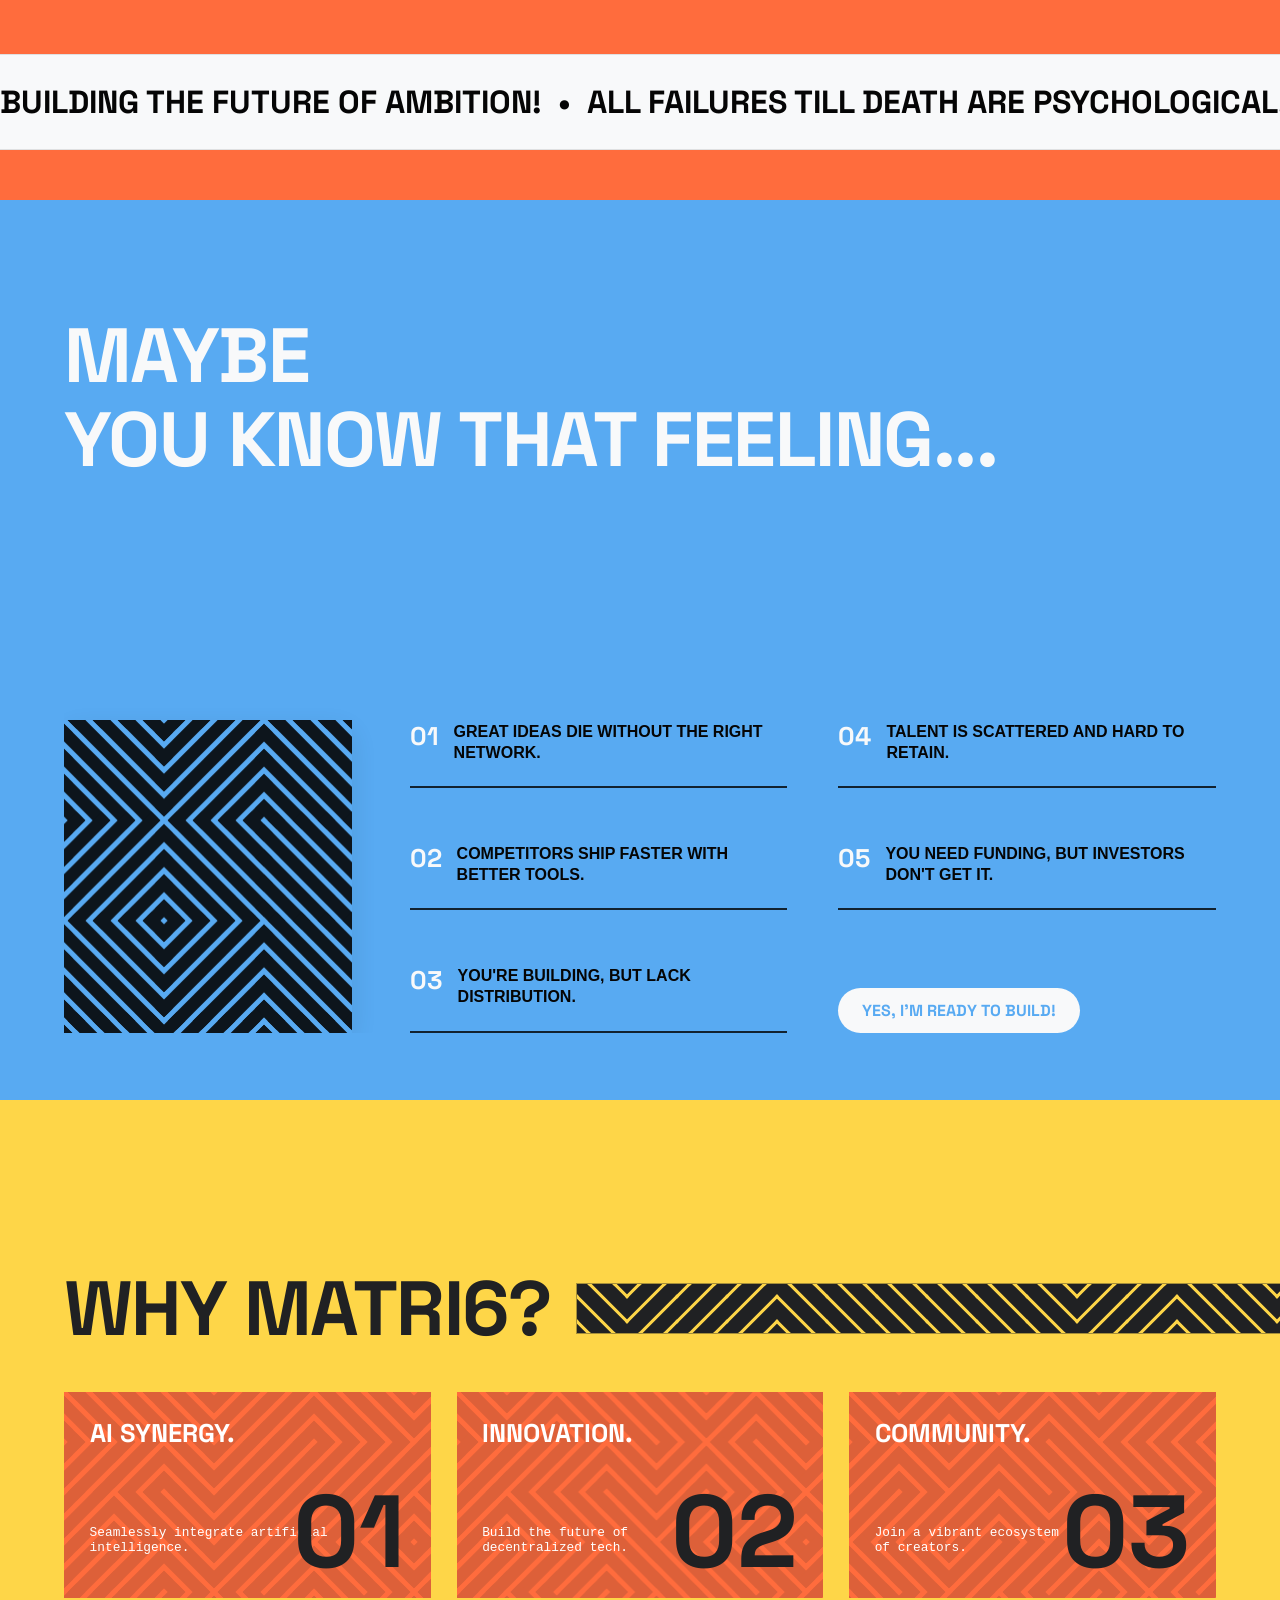
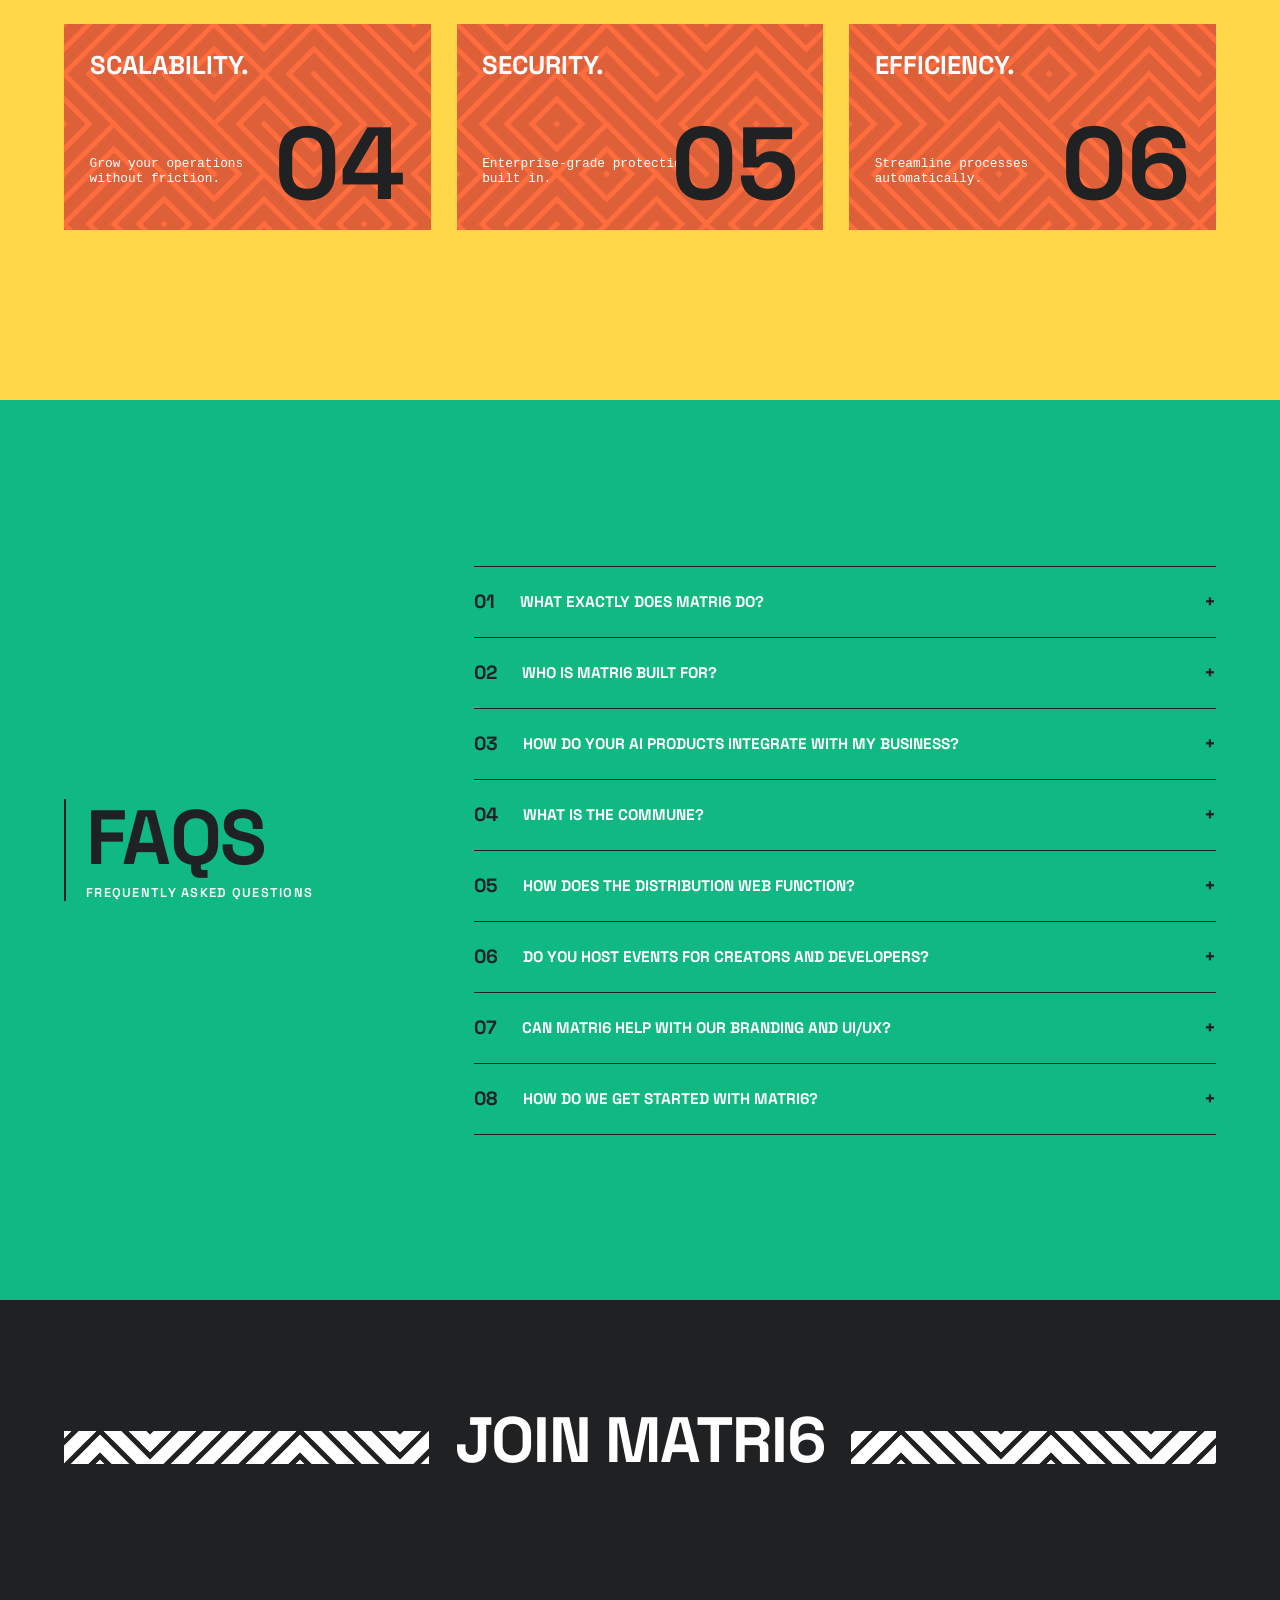
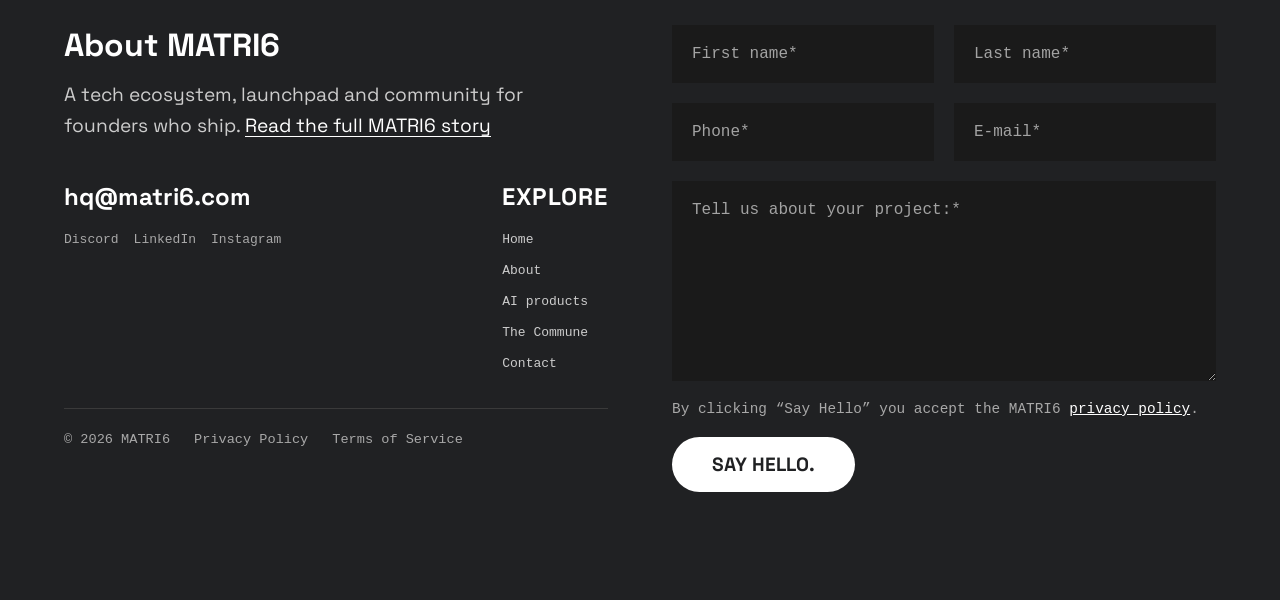
==== commit 090de38e: "Add files via upload" ====
--- a/index.html
+++ b/index.html
@@ -4,17 +4,20 @@
 <head>
     <meta charset="UTF-8">
     <meta name="viewport" content="width=device-width, initial-scale=1.0">
-    <title>MATRI6</title>
-
+
+    <title>MATRI6 | Tech Ecosystem &amp; Launchpad for Founders Who Ship</title>
     <meta name="description" content="MATRI6 is a tech ecosystem, launchpad and community for founders who ship. We build AI products and connect the network, capital and talent that turn ambitious ideas into working companies.">
     <link rel="canonical" href="https://matri6.com/">
+    <meta name="robots" content="index, follow, max-image-preview:large, max-snippet:-1">
+    <meta name="theme-color" content="#202123">
+    <meta name="color-scheme" content="light dark">
 
     <!-- Link preview (Open Graph / Twitter Card) -->
     <meta property="og:type" content="website">
     <meta property="og:site_name" content="MATRI6">
     <meta property="og:locale" content="en_US">
     <meta property="og:url" content="https://matri6.com/">
-    <meta property="og:title" content="MATRI6 - Tech Ecosystem, Launchpad and Community">
+    <meta property="og:title" content="MATRI6 | Tech Ecosystem &amp; Launchpad for Founders Who Ship">
     <meta property="og:description" content="MATRI6 is a tech ecosystem, launchpad and community for founders who ship. We build AI products and connect the network, capital and talent that turn ambitious ideas into working companies.">
     <meta property="og:image" content="https://matri6.com/og-image.png">
     <meta property="og:image:type" content="image/png">
@@ -22,39 +25,169 @@
     <meta property="og:image:height" content="630">
     <meta property="og:image:alt" content="MATRI6 - a tech ecosystem, launchpad and community for founders who ship.">
     <meta name="twitter:card" content="summary_large_image">
-    <meta name="twitter:title" content="MATRI6 - Tech Ecosystem, Launchpad and Community">
+    <meta name="twitter:title" content="MATRI6 | Tech Ecosystem &amp; Launchpad for Founders Who Ship">
     <meta name="twitter:description" content="MATRI6 is a tech ecosystem, launchpad and community for founders who ship. We build AI products and connect the network, capital and talent that turn ambitious ideas into working companies.">
     <meta name="twitter:image" content="https://matri6.com/og-image.png">
     <meta name="twitter:image:alt" content="MATRI6 - a tech ecosystem, launchpad and community for founders who ship.">
+
     <!-- Favicon -->
-    <link rel="icon" href="favicon.ico?v=3" sizes="any">
-    <link rel="icon" type="image/png" sizes="32x32" href="favicon-32.png?v=3">
-    <link rel="icon" type="image/png" sizes="16x16" href="favicon-16.png?v=3">
-    <link rel="apple-touch-icon" sizes="180x180" href="apple-touch-icon.png?v=3">
-    <link rel="stylesheet" href="style.css">
-
-    <!-- Google Fonts -->
+    <link rel="icon" href="/favicon.ico?v=3" sizes="any">
+    <link rel="icon" type="image/png" sizes="32x32" href="/favicon-32.png?v=3">
+    <link rel="icon" type="image/png" sizes="16x16" href="/favicon-16.png?v=3">
+    <link rel="apple-touch-icon" sizes="180x180" href="/apple-touch-icon.png?v=3">
+
+    <!-- Fonts. Montserrat was requested on every page but is not referenced by a
+         single CSS rule, so it has been dropped from the request. -->
     <link rel="preconnect" href="https://fonts.googleapis.com">
     <link rel="preconnect" href="https://fonts.gstatic.com" crossorigin>
-    <link
-        href="https://fonts.googleapis.com/css2?family=Montserrat:wght@900&family=Space+Grotesk:wght@700&family=Syncopate:wght@700&display=swap"
-        rel="stylesheet">
+    <link rel="preload" as="style"
+        href="https://fonts.googleapis.com/css2?family=Space+Grotesk:wght@700&family=Syncopate:wght@700&display=swap">
+    <link rel="stylesheet"
+        href="https://fonts.googleapis.com/css2?family=Space+Grotesk:wght@700&family=Syncopate:wght@700&display=swap">
+
+    <link rel="stylesheet" href="/style.css">
+
+    <script type="application/ld+json">
+    {
+        "@context": "https://schema.org",
+        "@graph": [
+            {
+                "@type": "Organization",
+                "@id": "https://matri6.com/#organization",
+                "name": "MATRI6",
+                "url": "https://matri6.com/",
+                "email": "hq@matri6.com",
+                "logo": {
+                    "@type": "ImageObject",
+                    "url": "https://matri6.com/apple-touch-icon.png",
+                    "width": 180,
+                    "height": 180
+                },
+                "image": "https://matri6.com/og-image.png",
+                "description": "MATRI6 is a tech ecosystem, launchpad and community for founders who ship. We build AI products and connect the network, capital and talent that turn ambitious ideas into working companies.",
+                "sameAs": [
+                    "https://www.linkedin.com/company/matri6/",
+                    "https://www.instagram.com/matri6.hq/",
+                    "https://discord.gg/sTztxzJSG9"
+                ]
+            },
+            {
+                "@type": "WebSite",
+                "@id": "https://matri6.com/#website",
+                "url": "https://matri6.com/",
+                "name": "MATRI6",
+                "inLanguage": "en",
+                "publisher": { "@id": "https://matri6.com/#organization" }
+            },
+            {
+                "@type": "WebPage",
+                "@id": "https://matri6.com/#webpage",
+                "url": "https://matri6.com/",
+                "name": "MATRI6 | Tech Ecosystem & Launchpad for Founders Who Ship",
+                "description": "MATRI6 is a tech ecosystem, launchpad and community for founders who ship. We build AI products and connect the network, capital and talent that turn ambitious ideas into working companies.",
+                "isPartOf": { "@id": "https://matri6.com/#website" },
+                "about": { "@id": "https://matri6.com/#organization" },
+                "inLanguage": "en"
+            }
+        ]
+    }
+    </script>
+    <script type="application/ld+json">
+    {
+        "@context": "https://schema.org",
+        "@type": "FAQPage",
+        "@id": "https://matri6.com/#faq",
+        "mainEntity": [
+            {
+                "@type": "Question",
+                "name": "WHAT EXACTLY DOES MATRI6 DO?",
+                "acceptedAnswer": {
+                    "@type": "Answer",
+                    "text": "MATRI6 is a dynamic tech ecosystem, a powerful launchpad, and a thriving community. We help modern brands scale by integrating cutting-edge AI, building robust community networks, and designing stunning user experiences."
+                }
+            },
+            {
+                "@type": "Question",
+                "name": "WHO IS MATRI6 BUILT FOR?",
+                "acceptedAnswer": {
+                    "@type": "Answer",
+                    "text": "Our ecosystem is built for ambitious founders, forward-thinking startups, and creators who want to leverage AI, decentralized technology, and elite design to outpace the competition."
+                }
+            },
+            {
+                "@type": "Question",
+                "name": "HOW DO YOUR AI PRODUCTS INTEGRATE WITH MY BUSINESS?",
+                "acceptedAnswer": {
+                    "@type": "Answer",
+                    "text": "We build tailored AI solutions that seamlessly integrate into your existing workflows. Our goal is to help you automate processes, analyze complex data, and accelerate your entire product development lifecycle."
+                }
+            },
+            {
+                "@type": "Question",
+                "name": "WHAT IS THE COMMUNE?",
+                "acceptedAnswer": {
+                    "@type": "Answer",
+                    "text": "The Commune is our exclusive network of top-tier talent, visionary founders, and tech enthusiasts. It's designed to help you find the right collaborators and build powerful alliances with like-minded individuals."
+                }
+            },
+            {
+                "@type": "Question",
+                "name": "HOW DOES THE DISTRIBUTION WEB FUNCTION?",
+                "acceptedAnswer": {
+                    "@type": "Answer",
+                    "text": "Currently in the planning phase, our Distribution Web will act as a strategic bridge connecting groundbreaking startups built within our ecosystem with forward-thinking investors who understand the future of tech."
+                }
+            },
+            {
+                "@type": "Question",
+                "name": "DO YOU HOST EVENTS FOR CREATORS AND DEVELOPERS?",
+                "acceptedAnswer": {
+                    "@type": "Answer",
+                    "text": "Absolutely! We are preparing to launch regular Hackathons and the MATRI6 Academy—both designed to upskill talent, foster rapid innovation, and push the boundaries of what's possible in AI and web3."
+                }
+            },
+            {
+                "@type": "Question",
+                "name": "CAN MATRI6 HELP WITH OUR BRANDING AND UI/UX?",
+                "acceptedAnswer": {
+                    "@type": "Answer",
+                    "text": "Yes. While we are an expansive ecosystem, our community includes elite design talent. We craft visually stunning, highly functional digital experiences that resonate deeply with your target audience and elevate your brand's digital presence."
+                }
+            },
+            {
+                "@type": "Question",
+                "name": "HOW DO WE GET STARTED WITH MATRI6?",
+                "acceptedAnswer": {
+                    "@type": "Answer",
+                    "text": "Simply head over to the 'Join MATRI6' section below, fill out your project details, and say hello. Our team will review your requirements and reach out to discuss how we can build the future together."
+                }
+            }
+        ]
+    }
+    </script>
 </head>
 
 <body>
-    <div id="cursor-image"></div>
+    <a class="skip-link" href="#ecosystem">Skip to content</a>
+    <div id="cursor-image" aria-hidden="true"></div>
+    <!-- The letters are individually positioned by the layout, which makes the
+         heading announce as "M A T R I 6". Hide the decorative spans from
+         assistive tech and expose the wordmark once, spelled normally. -->
     <h1 id="main-header" class="brand-title">
-        <span>M</span><span>A</span><span>T</span><span>R</span><span>I</span><span>6</span>
+        <a class="brand-link" href="/" aria-label="MATRI6 - back to top">
+            <span aria-hidden="true">M</span><span aria-hidden="true">A</span><span aria-hidden="true">T</span><span
+                aria-hidden="true">R</span><span aria-hidden="true">I</span><span aria-hidden="true">6</span>
+            <span class="sr-only">MATRI6</span>
+        </a>
     </h1>
     <main class="scroll-container">
         <!-- Section 1: Landing Page -->
         <section class="landing-page">
-            <div class="content-wrapper">
+            <div class="content-wrapper hero-wrapper">
                 <div class="title-placeholder"></div>
 
-
-                <div class="art-container">
-                    <canvas id="geoCanvas"></canvas>
+                <div class="art-container art-panel">
+                    <canvas id="geoCanvas" aria-hidden="true"></canvas>
                 </div>
             </div>
         </section>
@@ -64,43 +197,45 @@
             <div class="ecosystem-container">
                 <div class="ecosystem-title-wrapper">
                     <div class="eco-art-container">
-                        <canvas id="ecoGeoCanvasLeft"></canvas>
+                        <canvas id="ecoGeoCanvasLeft" aria-hidden="true"></canvas>
                     </div>
                     <h2 class="ecosystem-title">THE ECOSYSTEM</h2>
                     <div class="eco-art-container">
-                        <canvas id="ecoGeoCanvasRight"></canvas>
-                    </div>
-                </div>
-                <div class="ecosystem-grid">
-                    <a href="eco/aiproducts.html" class="grid-item"
-                        data-image="images/eco-ai-products.svg">AI
+                        <canvas id="ecoGeoCanvasRight" aria-hidden="true"></canvas>
+                    </div>
+                </div>
+                <nav class="ecosystem-grid" aria-label="The MATRI6 ecosystem">
+                    <a href="/eco/ai-products/" class="grid-item"
+                        data-image="/images/eco-ai-products.svg">AI
                         PRODUCTS</a>
-                    <a href="eco/commune.html" class="grid-item right-align"
-                        data-image="images/eco-commune.svg">
+                    <a href="/eco/commune/" class="grid-item right-align"
+                        data-image="/images/eco-commune.svg">
                         COMMUNE</a>
-                    <a href="#" class="grid-item" onclick="showComingSoonPopup(event)"
-                        data-image="images/eco-venture-network.svg">DISTRIBUTION
-                        WEB</a>
-                    <a href="#" class="grid-item right-align" onclick="showComingSoonPopup(event)"
-                        data-image="images/eco-hackathons.svg">
-                        HACKATHONS</a>
-                    <a href="#" class="grid-item" onclick="showComingSoonPopup(event)"
-                        data-image="images/eco-launchpad.svg">LAUNCHPAD
-                    </a>
-                    <a href="#" class="grid-item right-align" onclick="showComingSoonPopup(event)"
-                        data-image="images/eco-academy.svg">ACADEMIA
-                    </a>
-                </div>
+                    <!-- Not yet built. These open the "launching soon" dialog, so they are
+                         buttons, not links to "#": there is no URL behind them to open. -->
+                    <button type="button" class="grid-item" onclick="showComingSoonPopup(event)"
+                        data-image="/images/eco-venture-network.svg">DISTRIBUTION
+                        WEB</button>
+                    <button type="button" class="grid-item right-align" onclick="showComingSoonPopup(event)"
+                        data-image="/images/eco-hackathons.svg">
+                        HACKATHONS</button>
+                    <button type="button" class="grid-item" onclick="showComingSoonPopup(event)"
+                        data-image="/images/eco-launchpad.svg">LAUNCHPAD
+                    </button>
+                    <button type="button" class="grid-item right-align" onclick="showComingSoonPopup(event)"
+                        data-image="/images/eco-academy.svg">ACADEMIA
+                    </button>
+                </nav>
             </div>
 
             <!-- Marquee Strip (Left to Right) -->
-            <div class="marquee-strip">
+            <div class="marquee-strip" aria-hidden="true">
                 <div class="marquee-track">
                     <span class="marquee-text">BUILDING THE FUTURE OF AMBITION! &nbsp;&bull;&nbsp; ALL FAILURES TILL
-                        DEATH ARE PSYCOLOGICAL! &nbsp;&bull;&nbsp; BUILDING THE FUTURE OF AMBITION!
+                        DEATH ARE PSYCHOLOGICAL! &nbsp;&bull;&nbsp; BUILDING THE FUTURE OF AMBITION!
                         &nbsp;&bull;&nbsp;</span>
                     <span class="marquee-text">BUILDING THE FUTURE OF AMBITION! &nbsp;&bull;&nbsp; ALL FAILURES TILL
-                        DEATH ARE PSYCOLOGICAL! &nbsp;&bull;&nbsp; BUILDING THE FUTURE OF AMBITION!
+                        DEATH ARE PSYCHOLOGICAL! &nbsp;&bull;&nbsp; BUILDING THE FUTURE OF AMBITION!
                         &nbsp;&bull;&nbsp;</span>
                 </div>
             </div>
@@ -114,7 +249,7 @@
                 </div>
                 <div class="vision-content-wrapper">
                     <div class="vision-art-container">
-                        <canvas id="visionGeoCanvas"></canvas>
+                        <canvas id="visionGeoCanvas" aria-hidden="true"></canvas>
                     </div>
                     <div class="vision-grid-wrapper">
                         <div class="vision-col">
@@ -154,13 +289,13 @@
                 <div class="why-header">
                     <h2>WHY MATRI6?</h2>
                     <div class="why-title-art">
-                        <canvas id="whyTitleCanvas"></canvas>
+                        <canvas id="whyTitleCanvas" aria-hidden="true"></canvas>
                     </div>
                 </div>
                 <div class="why-cards-wrapper">
                     <!-- Card 1 -->
                     <div class="why-card">
-                        <canvas id="whyCanvas1" class="why-canvas"></canvas>
+                        <canvas id="whyCanvas1" class="why-canvas" aria-hidden="true"></canvas>
                         <div class="why-card-content">
                             <h3 class="why-card-title">AI SYNERGY.</h3>
                             <p class="why-card-desc">Seamlessly integrate artificial<br>intelligence.</p>
@@ -169,7 +304,7 @@
                     </div>
                     <!-- Card 2 -->
                     <div class="why-card">
-                        <canvas id="whyCanvas2" class="why-canvas"></canvas>
+                        <canvas id="whyCanvas2" class="why-canvas" aria-hidden="true"></canvas>
                         <div class="why-card-content">
                             <h3 class="why-card-title">INNOVATION.</h3>
                             <p class="why-card-desc">Build the future of<br>decentralized tech.</p>
@@ -178,7 +313,7 @@
                     </div>
                     <!-- Card 3 -->
                     <div class="why-card">
-                        <canvas id="whyCanvas3" class="why-canvas"></canvas>
+                        <canvas id="whyCanvas3" class="why-canvas" aria-hidden="true"></canvas>
                         <div class="why-card-content">
                             <h3 class="why-card-title">COMMUNITY.</h3>
                             <p class="why-card-desc">Join a vibrant ecosystem<br>of creators.</p>
@@ -187,7 +322,7 @@
                     </div>
                     <!-- Card 4 -->
                     <div class="why-card">
-                        <canvas id="whyCanvas4" class="why-canvas"></canvas>
+                        <canvas id="whyCanvas4" class="why-canvas" aria-hidden="true"></canvas>
                         <div class="why-card-content">
                             <h3 class="why-card-title">SCALABILITY.</h3>
                             <p class="why-card-desc">Grow your operations<br>without friction.</p>
@@ -196,7 +331,7 @@
                     </div>
                     <!-- Card 5 -->
                     <div class="why-card">
-                        <canvas id="whyCanvas5" class="why-canvas"></canvas>
+                        <canvas id="whyCanvas5" class="why-canvas" aria-hidden="true"></canvas>
                         <div class="why-card-content">
                             <h3 class="why-card-title">SECURITY.</h3>
                             <p class="why-card-desc">Enterprise-grade protection<br>built in.</p>
@@ -205,7 +340,7 @@
                     </div>
                     <!-- Card 6 -->
                     <div class="why-card">
-                        <canvas id="whyCanvas6" class="why-canvas"></canvas>
+                        <canvas id="whyCanvas6" class="why-canvas" aria-hidden="true"></canvas>
                         <div class="why-card-content">
                             <h3 class="why-card-title">EFFICIENCY.</h3>
                             <p class="why-card-desc">Streamline processes<br>automatically.</p>
@@ -215,247 +350,6 @@
                 </div>
             </div>
         </section>
-        <!--
-< ! - - Section 5: Events - - >
-        <section class="events-section">
-            <div class="events-container">
-                < ! - - Row 1 - - >
-                <div class="event-card">
-                    <img src="https://picsum.photos/seed/ev1/600/400" alt="Event" class="event-bg">
-                    <div class="event-info">
-                        <h3>AI SYMPOSIUM</h3>
-                        <p>Oct 12, 2026</p>
-                    </div>
-                </div>
-                <div class="event-card">
-                    <img src="https://picsum.photos/seed/ev2/600/400" alt="Event" class="event-bg">
-                    <div class="event-info">
-                        <h3>DESIGN WEEK</h3>
-                        <p>Nov 04, 2026</p>
-                    </div>
-                </div>
-                <div class="event-card">
-                    <img src="https://picsum.photos/seed/ev3/600/400" alt="Event" class="event-bg">
-                    <div class="event-info">
-                        <h3>STARTUP PITCH</h3>
-                        <p>Dec 01, 2026</p>
-                    </div>
-                </div>
-
-                < ! - - Row 2 - - >
-                <div class="event-card">
-                    <img src="https://picsum.photos/seed/ev4/600/400" alt="Event" class="event-bg">
-                    <div class="event-info">
-                        <h3>WEB3 SUMMIT</h3>
-                        <p>Jan 15, 2027</p>
-                    </div>
-                </div>
-                <div class="events-title-center">
-                    <div class="events-art-container">
-                        <canvas id="eventsGeoCanvasLeft"></canvas>
-                    </div>
-                    <h2>EVENTS</h2>
-                    <div class="events-art-container">
-                        <canvas id="eventsGeoCanvasRight"></canvas>
-                    </div>
-                </div>
-                <div class="event-card">
-                    <img src="https://picsum.photos/seed/ev5/600/400" alt="Event" class="event-bg">
-                    <div class="event-info">
-                        <h3>FOUNDERS MEET</h3>
-                        <p>Feb 20, 2027</p>
-                    </div>
-                </div>
-
-                < ! - - Row 3 - - >
-                <div class="event-card">
-                    <img src="https://picsum.photos/seed/ev6/600/400" alt="Event" class="event-bg">
-                    <div class="event-info">
-                        <h3>ROBOTICS EXPO</h3>
-                        <p>Mar 10, 2027</p>
-                    </div>
-                </div>
-                <div class="event-card">
-                    <img src="https://picsum.photos/seed/ev7/600/400" alt="Event" class="event-bg">
-                    <div class="event-info">
-                        <h3>UI/UX MASTERCLASS</h3>
-                        <p>Apr 05, 2027</p>
-                    </div>
-                </div>
-                <div class="event-card">
-                    <img src="https://picsum.photos/seed/ev8/600/400" alt="Event" class="event-bg">
-                    <div class="event-info">
-                        <h3>DEV HACKATHON</h3>
-                        <p>May 22, 2027</p>
-                    </div>
-                </div>
-            </div>
-        </section>
-        
--->
-        <!--
-< ! - - Section 6: Blogs & News - - >
-        <section class="media-section">
-            <div class="media-container">
-
-                < ! - - Blogs Area - - >
-                <div class="media-area blogs-area">
-                    <h2 class="media-title left-title">Blogs</h2>
-                    <div class="carousel-container">
-                        <button class="carousel-btn prev-btn">&lt;</button>
-                        <div class="carousel-track" id="blogs-track">
-                            < ! - - Cards - - >
-                            <div class="media-card">
-                                <div class="card-left image-placeholder"><img
-                                        src="https://picsum.photos/seed/blog1/400/400" alt="Blog Image"
-                                        style="width:100%; height:100%; object-fit:cover;"></div>
-                                <div class="card-right geo-text blogs-geo">
-                                    <canvas id="blogsCanvas1" class="media-canvas"></canvas>
-                                    <div class="media-text-content blogs-content">
-                                        <h3>The Future of AI</h3>
-                                        <p>Discover how artificial intelligence is reshaping the modern workplace and
-                                            creating new opportunities for growth.</p>
-                                    </div>
-                                </div>
-                            </div>
-                            <div class="media-card">
-                                <div class="card-left image-placeholder"><img
-                                        src="https://picsum.photos/seed/blog2/400/400" alt="Blog Image"
-                                        style="width:100%; height:100%; object-fit:cover;"></div>
-                                <div class="card-right geo-text blogs-geo">
-                                    <canvas id="blogsCanvas2" class="media-canvas"></canvas>
-                                    <div class="media-text-content blogs-content">
-                                        <h3>Sustainable Design</h3>
-                                        <p>Learn why eco-friendly architecture and sustainable materials are becoming
-                                            the new standard in building design.</p>
-                                    </div>
-                                </div>
-                            </div>
-                            <div class="media-card">
-                                <div class="card-left image-placeholder"><img
-                                        src="https://picsum.photos/seed/blog3/400/400" alt="Blog Image"
-                                        style="width:100%; height:100%; object-fit:cover;"></div>
-                                <div class="card-right geo-text blogs-geo">
-                                    <canvas id="blogsCanvas3" class="media-canvas"></canvas>
-                                    <div class="media-text-content blogs-content">
-                                        <h3>Creative Workflows</h3>
-                                        <p>Maximize your team's productivity with our proven strategies for streamlining
-                                            creative digital workflows.</p>
-                                    </div>
-                                </div>
-                            </div>
-                            <div class="media-card">
-                                <div class="card-left image-placeholder"><img
-                                        src="https://picsum.photos/seed/blog4/400/400" alt="Blog Image"
-                                        style="width:100%; height:100%; object-fit:cover;"></div>
-                                <div class="card-right geo-text blogs-geo">
-                                    <canvas id="blogsCanvas4" class="media-canvas"></canvas>
-                                    <div class="media-text-content blogs-content">
-                                        <h3>Mastering Typography</h3>
-                                        <p>Explore the psychological impact of font choices and how typography defines a
-                                            brand's visual identity.</p>
-                                    </div>
-                                </div>
-                            </div>
-                            <div class="media-card">
-                                <div class="card-left image-placeholder"><img
-                                        src="https://picsum.photos/seed/blog5/400/400" alt="Blog Image"
-                                        style="width:100%; height:100%; object-fit:cover;"></div>
-                                <div class="card-right geo-text blogs-geo">
-                                    <canvas id="blogsCanvas5" class="media-canvas"></canvas>
-                                    <div class="media-text-content blogs-content">
-                                        <h3>Brand Evolution</h3>
-                                        <p>A comprehensive guide on when and how to successfully rebrand your business
-                                            for the modern era.</p>
-                                    </div>
-                                </div>
-                            </div>
-                        </div>
-                        <button class="carousel-btn next-btn">&gt;</button>
-                    </div>
-                </div>
-
-                < ! - - News Area - - >
-                <div class="media-area news-area">
-                    <h2 class="media-title right-title">News</h2>
-                    <div class="carousel-container">
-                        <button class="carousel-btn prev-btn">&lt;</button>
-                        <div class="carousel-track" id="news-track">
-                            < ! - - Cards - - >
-                            <div class="media-card">
-                                <div class="card-left geo-text news-geo">
-                                    <canvas id="newsCanvas1" class="media-canvas"></canvas>
-                                    <div class="media-text-content news-content">
-                                        <h3>MATRI6 Launched</h3>
-                                        <p>We are thrilled to announce the official launch of our new tech ecosystem and
-                                            launchpad, bringing innovative solutions to modern brands.</p>
-                                    </div>
-                                </div>
-                                <div class="card-right image-placeholder"><img
-                                        src="https://picsum.photos/seed/news1/400/400" alt="News Image"
-                                        style="width:100%; height:100%; object-fit:cover;"></div>
-                            </div>
-                            <div class="media-card">
-                                <div class="card-left geo-text news-geo">
-                                    <canvas id="newsCanvas2" class="media-canvas"></canvas>
-                                    <div class="media-text-content news-content">
-                                        <h3>Award Winning Design</h3>
-                                        <p>Our team recently took home the gold at the International Web Design Awards
-                                            for our work on the Eco-Future project.</p>
-                                    </div>
-                                </div>
-                                <div class="card-right image-placeholder"><img
-                                        src="https://picsum.photos/seed/news2/400/400" alt="News Image"
-                                        style="width:100%; height:100%; object-fit:cover;"></div>
-                            </div>
-                            <div class="media-card">
-                                <div class="card-left geo-text news-geo">
-                                    <canvas id="newsCanvas3" class="media-canvas"></canvas>
-                                    <div class="media-text-content news-content">
-                                        <h3>New Office Opening</h3>
-                                        <p>Expanding our global footprint with a brand new studio space right in the
-                                            heart of downtown Berlin.</p>
-                                    </div>
-                                </div>
-                                <div class="card-right image-placeholder"><img
-                                        src="https://picsum.photos/seed/news3/400/400" alt="News Image"
-                                        style="width:100%; height:100%; object-fit:cover;"></div>
-                            </div>
-                            <div class="media-card">
-                                <div class="card-left geo-text news-geo">
-                                    <canvas id="newsCanvas4" class="media-canvas"></canvas>
-                                    <div class="media-text-content news-content">
-                                        <h3>Tech Conference 2026</h3>
-                                        <p>Join us this fall where our lead designer will be speaking about the
-                                            intersection of art and algorithm.</p>
-                                    </div>
-                                </div>
-                                <div class="card-right image-placeholder"><img
-                                        src="https://picsum.photos/seed/news4/400/400" alt="News Image"
-                                        style="width:100%; height:100%; object-fit:cover;"></div>
-                            </div>
-                            <div class="media-card">
-                                <div class="card-left geo-text news-geo">
-                                    <canvas id="newsCanvas5" class="media-canvas"></canvas>
-                                    <div class="media-text-content news-content">
-                                        <h3>Partnership Announcement</h3>
-                                        <p>We are excited to partner with GlobalTech to bring cutting-edge UX/UI
-                                            frameworks to startups worldwide.</p>
-                                    </div>
-                                </div>
-                                <div class="card-right image-placeholder"><img
-                                        src="https://picsum.photos/seed/news5/400/400" alt="News Image"
-                                        style="width:100%; height:100%; object-fit:cover;"></div>
-                            </div>
-                        </div>
-                        <button class="carousel-btn next-btn">&gt;</button>
-                    </div>
-                </div>
-
-            </div>
-        </section>
-        
--->
         <!-- Section 7: FAQs & Insights -->
         <section class="faq-section">
             <div class="faq-container">
@@ -466,10 +360,7 @@
                         <h2 class="faq-tab-title">FAQS</h2>
                         <p class="faq-tab-subtitle">FREQUENTLY ASKED QUESTIONS</p>
                     </div>
-                    <!-- <div class="faq-tab" data-target="insights-list">
-                        <h2 class="faq-tab-title">INSIGHTS</h2>
-                        <p class="faq-tab-subtitle">EXTREMELY RARELY ASKED QUESTIONS</p>
-                    </div> -->
+
                 </div>
 
                 <!-- Right Column -->
@@ -478,153 +369,110 @@
                     <!-- FAQs List -->
                     <div class="faq-list-container active" id="faq-list">
                         <div class="faq-item">
-                            <div class="faq-header">
-                                <span class="faq-num">01</span>
-                                <span class="faq-text">WHAT EXACTLY DOES MATRI6 DO?</span>
-                                <span class="faq-icon">+</span>
-                            </div>
-                            <div class="faq-body">
-                                <p>MATRI6 is a dynamic tech ecosystem, a powerful launchpad, and a thriving community.
-                                    We help modern brands scale by integrating cutting-edge AI, building robust
-                                    community networks, and designing stunning user experiences.</p>
-                            </div>
-                        </div>
-                        <div class="faq-item">
-                            <div class="faq-header">
-                                <span class="faq-num">02</span>
-                                <span class="faq-text">WHO IS MATRI6 BUILT FOR?</span>
-                                <span class="faq-icon">+</span>
-                            </div>
-                            <div class="faq-body">
-                                <p>Our ecosystem is built for ambitious founders, forward-thinking startups, and
-                                    creators who want to leverage AI, decentralized technology, and elite design to
-                                    outpace the competition.</p>
-                            </div>
-                        </div>
-                        <div class="faq-item">
-                            <div class="faq-header">
-                                <span class="faq-num">03</span>
-                                <span class="faq-text">HOW DO YOUR AI PRODUCTS INTEGRATE WITH MY BUSINESS?</span>
-                                <span class="faq-icon">+</span>
-                            </div>
-                            <div class="faq-body">
-                                <p>We build tailored AI solutions that seamlessly integrate into your existing
-                                    workflows. Our goal is to help you automate processes, analyze complex data, and
-                                    accelerate your entire product development lifecycle.</p>
-                            </div>
-                        </div>
-                        <div class="faq-item">
-                            <div class="faq-header">
-                                <span class="faq-num">04</span>
-                                <span class="faq-text">WHAT IS THE COMMUNE?</span>
-                                <span class="faq-icon">+</span>
-                            </div>
-                            <div class="faq-body">
-                                <p>The Commune is our exclusive network of top-tier talent, visionary founders, and tech
-                                    enthusiasts. It's designed to help you find the right collaborators and build
-                                    powerful alliances with like-minded individuals.</p>
-                            </div>
-                        </div>
-                        <div class="faq-item">
-                            <div class="faq-header">
-                                <span class="faq-num">05</span>
-                                <span class="faq-text">HOW DOES THE DISTRIBUTION WEB FUNCTION?</span>
-                                <span class="faq-icon">+</span>
-                            </div>
-                            <div class="faq-body">
-                                <p>Currently in the planning phase, our Distribution Web will act as a strategic bridge
-                                    connecting groundbreaking startups built within our ecosystem with forward-thinking
-                                    investors who understand the future of tech.</p>
-                            </div>
-                        </div>
-                        <div class="faq-item">
-                            <div class="faq-header">
-                                <span class="faq-num">06</span>
-                                <span class="faq-text">DO YOU HOST EVENTS FOR CREATORS AND DEVELOPERS?</span>
-                                <span class="faq-icon">+</span>
-                            </div>
-                            <div class="faq-body">
-                                <p>Absolutely! We are preparing to launch regular Hackathons and the MATRI6 Academy—both
-                                    designed to upskill talent, foster rapid innovation, and push the boundaries of
-                                    what's possible in AI and web3.</p>
-                            </div>
-                        </div>
-                        <div class="faq-item">
-                            <div class="faq-header">
-                                <span class="faq-num">07</span>
-                                <span class="faq-text">CAN MATRI6 HELP WITH OUR BRANDING AND UI/UX?</span>
-                                <span class="faq-icon">+</span>
-                            </div>
-                            <div class="faq-body">
-                                <p>Yes. While we are an expansive ecosystem, our community includes elite design talent.
-                                    We craft visually stunning, highly functional digital experiences that resonate
-                                    deeply with your target audience and elevate your brand's digital presence.</p>
-                            </div>
-                        </div>
-                        <div class="faq-item">
-                            <div class="faq-header">
-                                <span class="faq-num">08</span>
-                                <span class="faq-text">HOW DO WE GET STARTED WITH MATRI6?</span>
-                                <span class="faq-icon">+</span>
-                            </div>
-                            <div class="faq-body">
-                                <p>Simply head over to the 'Join MATRI6' section below, fill out your project details,
-                                    and say hello. Our team will review your requirements and reach out to discuss how
-                                    we can build the future together.</p>
-                            </div>
-                        </div>
-                    </div>
-
-                    <!--
-< ! - - Insights List - - >
-                    <div class="faq-list-container" id="insights-list">
-                        <div class="faq-item">
-                            <div class="faq-header">
-                                <span class="faq-num">01</span>
-                                <span class="faq-text">GIN AND TONIC OR WINE.</span>
-                                <span class="faq-icon">+</span>
-                            </div>
-                            <div class="faq-body">
-                                <p>I work with a maximum of three companies per quarter. From April 2025 onwards, my
-                                    capacity will be limited.</p>
-                            </div>
-                        </div>
-                        <div class="faq-item">
-                            <div class="faq-header">
-                                <span class="faq-num">02</span>
-                                <span class="faq-text">DO YOU ALWAYS LOOK THIS GOOD?</span>
-                                <span class="faq-icon">+</span>
-                            </div>
-                            <div class="faq-body">
-                                <p>I work with a maximum of three companies per quarter. From April 2025 onwards, my
-                                    capacity will be limited.</p>
-                            </div>
-                        </div>
-                        <div class="faq-item">
-                            <div class="faq-header">
-                                <span class="faq-num">03</span>
-                                <span class="faq-text">IF YOU COULD PUT A ZOO ANIMAL IN YOUR GARDEN, WHICH ONE WOULD IT
-                                    BE?</span>
-                                <span class="faq-icon">+</span>
-                            </div>
-                            <div class="faq-body">
-                                <p>I work with a maximum of three companies per quarter. From April 2025 onwards, my
-                                    capacity will be limited.</p>
-                            </div>
-                        </div>
-                        <div class="faq-item">
-                            <div class="faq-header">
-                                <span class="faq-num">04</span>
-                                <span class="faq-text">WHAT IS YOUR FAVORITE WORD?</span>
-                                <span class="faq-icon">+</span>
-                            </div>
-                            <div class="faq-body">
-                                <p>I work with a maximum of three companies per quarter. From April 2025 onwards, my
-                                    capacity will be limited.</p>
-                            </div>
-                        </div>
-                    </div>
--->
+                            <h3 class="faq-q">
+                                <button type="button" class="faq-header" id="faq-q-01"
+                                    aria-expanded="false" aria-controls="faq-a-01">
+                                    <span class="faq-num">01</span>
+                                    <span class="faq-text">WHAT EXACTLY DOES MATRI6 DO?</span>
+                                    <span class="faq-icon" aria-hidden="true">+</span>
+                                </button>
+                            </h3>
+                            <div class="faq-body" id="faq-a-01" role="region" aria-labelledby="faq-q-01">
+                                <p>MATRI6 is a dynamic tech ecosystem, a powerful launchpad, and a thriving community. We help modern brands scale by integrating cutting-edge AI, building robust community networks, and designing stunning user experiences.</p>
+                            </div>
+                        </div>
+                        <div class="faq-item">
+                            <h3 class="faq-q">
+                                <button type="button" class="faq-header" id="faq-q-02"
+                                    aria-expanded="false" aria-controls="faq-a-02">
+                                    <span class="faq-num">02</span>
+                                    <span class="faq-text">WHO IS MATRI6 BUILT FOR?</span>
+                                    <span class="faq-icon" aria-hidden="true">+</span>
+                                </button>
+                            </h3>
+                            <div class="faq-body" id="faq-a-02" role="region" aria-labelledby="faq-q-02">
+                                <p>Our ecosystem is built for ambitious founders, forward-thinking startups, and creators who want to leverage AI, decentralized technology, and elite design to outpace the competition.</p>
+                            </div>
+                        </div>
+                        <div class="faq-item">
+                            <h3 class="faq-q">
+                                <button type="button" class="faq-header" id="faq-q-03"
+                                    aria-expanded="false" aria-controls="faq-a-03">
+                                    <span class="faq-num">03</span>
+                                    <span class="faq-text">HOW DO YOUR AI PRODUCTS INTEGRATE WITH MY BUSINESS?</span>
+                                    <span class="faq-icon" aria-hidden="true">+</span>
+                                </button>
+                            </h3>
+                            <div class="faq-body" id="faq-a-03" role="region" aria-labelledby="faq-q-03">
+                                <p>We build tailored AI solutions that seamlessly integrate into your existing workflows. Our goal is to help you automate processes, analyze complex data, and accelerate your entire product development lifecycle.</p>
+                            </div>
+                        </div>
+                        <div class="faq-item">
+                            <h3 class="faq-q">
+                                <button type="button" class="faq-header" id="faq-q-04"
+                                    aria-expanded="false" aria-controls="faq-a-04">
+                                    <span class="faq-num">04</span>
+                                    <span class="faq-text">WHAT IS THE COMMUNE?</span>
+                                    <span class="faq-icon" aria-hidden="true">+</span>
+                                </button>
+                            </h3>
+                            <div class="faq-body" id="faq-a-04" role="region" aria-labelledby="faq-q-04">
+                                <p>The Commune is our exclusive network of top-tier talent, visionary founders, and tech enthusiasts. It's designed to help you find the right collaborators and build powerful alliances with like-minded individuals.</p>
+                            </div>
+                        </div>
+                        <div class="faq-item">
+                            <h3 class="faq-q">
+                                <button type="button" class="faq-header" id="faq-q-05"
+                                    aria-expanded="false" aria-controls="faq-a-05">
+                                    <span class="faq-num">05</span>
+                                    <span class="faq-text">HOW DOES THE DISTRIBUTION WEB FUNCTION?</span>
+                                    <span class="faq-icon" aria-hidden="true">+</span>
+                                </button>
+                            </h3>
+                            <div class="faq-body" id="faq-a-05" role="region" aria-labelledby="faq-q-05">
+                                <p>Currently in the planning phase, our Distribution Web will act as a strategic bridge connecting groundbreaking startups built within our ecosystem with forward-thinking investors who understand the future of tech.</p>
+                            </div>
+                        </div>
+                        <div class="faq-item">
+                            <h3 class="faq-q">
+                                <button type="button" class="faq-header" id="faq-q-06"
+                                    aria-expanded="false" aria-controls="faq-a-06">
+                                    <span class="faq-num">06</span>
+                                    <span class="faq-text">DO YOU HOST EVENTS FOR CREATORS AND DEVELOPERS?</span>
+                                    <span class="faq-icon" aria-hidden="true">+</span>
+                                </button>
+                            </h3>
+                            <div class="faq-body" id="faq-a-06" role="region" aria-labelledby="faq-q-06">
+                                <p>Absolutely! We are preparing to launch regular Hackathons and the MATRI6 Academy—both designed to upskill talent, foster rapid innovation, and push the boundaries of what's possible in AI and web3.</p>
+                            </div>
+                        </div>
+                        <div class="faq-item">
+                            <h3 class="faq-q">
+                                <button type="button" class="faq-header" id="faq-q-07"
+                                    aria-expanded="false" aria-controls="faq-a-07">
+                                    <span class="faq-num">07</span>
+                                    <span class="faq-text">CAN MATRI6 HELP WITH OUR BRANDING AND UI/UX?</span>
+                                    <span class="faq-icon" aria-hidden="true">+</span>
+                                </button>
+                            </h3>
+                            <div class="faq-body" id="faq-a-07" role="region" aria-labelledby="faq-q-07">
+                                <p>Yes. While we are an expansive ecosystem, our community includes elite design talent. We craft visually stunning, highly functional digital experiences that resonate deeply with your target audience and elevate your brand's digital presence.</p>
+                            </div>
+                        </div>
+                        <div class="faq-item">
+                            <h3 class="faq-q">
+                                <button type="button" class="faq-header" id="faq-q-08"
+                                    aria-expanded="false" aria-controls="faq-a-08">
+                                    <span class="faq-num">08</span>
+                                    <span class="faq-text">HOW DO WE GET STARTED WITH MATRI6?</span>
+                                    <span class="faq-icon" aria-hidden="true">+</span>
+                                </button>
+                            </h3>
+                            <div class="faq-body" id="faq-a-08" role="region" aria-labelledby="faq-q-08">
+                                <p>Simply head over to the 'Join MATRI6' section below, fill out your project details, and say hello. Our team will review your requirements and reach out to discuss how we can build the future together.</p>
+                            </div>
+                        </div>
+                    </div>
                 </div>
             </div>
         </section>
@@ -633,52 +481,83 @@
             <div class="contact-container">
                 <div class="ecosystem-title-wrapper contact-title-wrapper">
                     <div class="eco-art-container">
-                        <canvas id="contactGeoCanvasLeft"></canvas>
+                        <canvas id="contactGeoCanvasLeft" aria-hidden="true"></canvas>
                     </div>
                     <h2 class="ecosystem-title" style="color: #ffffff;">JOIN MATRI6</h2>
                     <div class="eco-art-container">
-                        <canvas id="contactGeoCanvasRight"></canvas>
+                        <canvas id="contactGeoCanvasRight" aria-hidden="true"></canvas>
                     </div>
                 </div>
                 <div class="contact-content">
 
-                    <!-- Left: Info -->
+                    <!-- Form: first in source so it leads on mobile -->
+                    <div class="contact-right">
+                        <form class="contact-form" action="https://formspree.io/f/xqpzqabe" method="POST">
+                            <div class="form-grid">
+                                <div>
+                                    <label class="sr-only" for="first-name">First name</label>
+                                    <input type="text" id="first-name" name="first_name" placeholder="First name*"
+                                        autocomplete="given-name" required>
+                                </div>
+                                <div>
+                                    <label class="sr-only" for="last-name">Last name</label>
+                                    <input type="text" id="last-name" name="last_name" placeholder="Last name*"
+                                        autocomplete="family-name" required>
+                                </div>
+                                <div>
+                                    <label class="sr-only" for="phone">Phone number</label>
+                                    <input type="tel" id="phone" name="phone" placeholder="Phone*"
+                                        autocomplete="tel" required>
+                                </div>
+                                <div>
+                                    <label class="sr-only" for="email">Email address</label>
+                                    <input type="email" id="email" name="email" placeholder="E-mail*"
+                                        autocomplete="email" required>
+                                </div>
+                            </div>
+                            <label class="sr-only" for="project-details">Tell us about your project</label>
+                            <textarea id="project-details" name="project_details"
+                                placeholder="Tell us about your project:*" required></textarea>
+                            <p class="privacy-text">By clicking &ldquo;Say Hello&rdquo; you accept the MATRI6 <a
+                                    href="/privacy/">privacy policy</a>.</p>
+                            <button type="submit" class="submit-btn">SAY HELLO.</button>
+                        </form>
+                    </div>
+
+                    <!-- Info (rendered left on desktop via row-reverse) -->
                     <div class="contact-left">
                         <div class="about-us">
-                            <h3>About Us</h3>
-                            <p>MATRI6 is a tech ecosystem, a launchpad and a community built for founders who ship.
-                                We create AI products and connect the network, capital and talent that turn ambitious
-                                ideas into working companies. From first prototype to real scale, we're building the
-                                future of ambition &mdash; and we'd love to build it with you.</p>
+                            <h3>About MATRI6</h3>
+                            <p>A tech ecosystem, launchpad and community for founders who ship.
+                                <a class="about-more" href="/about/">Read the full MATRI6 story</a></p>
                         </div>
                         <div class="contact-footer">
                             <div class="contact-info">
                                 <a href="mailto:hq@matri6.com" class="contact-email">hq@matri6.com</a>
                                 <div class="social-links">
-                                    <a href="https://discord.gg/sTztxzJSG9" target="_blank">Discord</a>
-                                    <a href="#">WhatsApp</a>
-                                    <a href="https://linkedin.com/company/matri6" target="_blank">LinkedIn</a>
-                                    <a href="https://instagram.com/matri6.hq" target="_blank">Instagram</a>
+                                    <a href="https://discord.gg/sTztxzJSG9" target="_blank" rel="noopener noreferrer">Discord</a>
+                                    <a href="https://www.linkedin.com/company/matri6/" target="_blank" rel="noopener noreferrer">LinkedIn</a>
+                                    <a href="https://www.instagram.com/matri6.hq/" target="_blank" rel="noopener noreferrer">Instagram</a>
                                 </div>
                             </div>
-                        </div>
-                    </div>
-
-                    <!-- Right: Form -->
-                    <div class="contact-right">
-                        <form class="contact-form" action="https://formspree.io/f/xqpzqabe" method="POST">
-                            <div class="form-grid">
-                                <input type="text" name="first_name" placeholder="First name*" required>
-                                <input type="text" name="last_name" placeholder="Name*" required>
-                                <input type="tel" name="phone" placeholder="Phone*" required>
-                                <input type="email" name="email" placeholder="E-mail*" required>
-                            </div>
-                            <textarea name="project_details" placeholder="Tell me about your project:*"
-                                required></textarea>
-                            <p class="privacy-text">By clicking on "Say Hello," you are accepting my <a href="#">privacy
-                                    policy</a> .</p>
-                            <button type="submit" class="submit-btn">SAY HELLO.</button>
-                        </form>
+                            <div class="quick-links">
+                                <h3>Explore</h3>
+                                <nav aria-label="Footer">
+                                    <ul>
+                                        <li><a href="/">Home</a></li>
+                                        <li><a href="/about/">About</a></li>
+                                        <li><a href="/eco/ai-products/">AI products</a></li>
+                                        <li><a href="/eco/commune/">The Commune</a></li>
+                                        <li><a href="/#join">Contact</a></li>
+                                    </ul>
+                                </nav>
+                            </div>
+                        </div>
+                        <p class="legal-links">
+                            <span>&copy; 2026 MATRI6</span>
+                            <a href="/privacy/">Privacy Policy</a>
+                            <a href="/terms/">Terms of Service</a>
+                        </p>
                     </div>
                 </div>
             </div>
@@ -686,16 +565,18 @@
     </main>
 
     <!-- Coming Soon Modal -->
-    <div id="comingSoonModal" class="coming-soon-modal">
+    <div id="comingSoonModal" class="coming-soon-modal" role="dialog" aria-modal="true"
+        aria-labelledby="comingSoonTitle" aria-describedby="comingSoonText" aria-hidden="true">
         <div class="coming-soon-content">
-            <button class="close-modal-btn" onclick="closeComingSoonPopup()">&times;</button>
-            <h3 class="coming-soon-title">LAUNCHING SOON</h3>
-            <p class="coming-soon-text">These features are still under construction & planning and will be launched
-                soon. Stay tuned!</p>
+            <button type="button" class="close-modal-btn" aria-label="Close dialog"
+                onclick="closeComingSoonPopup()">&times;</button>
+            <h3 class="coming-soon-title" id="comingSoonTitle">LAUNCHING SOON</h3>
+            <p class="coming-soon-text" id="comingSoonText">These features are under construction &amp; planning
+                and will be launched soon. Stay tuned!</p>
         </div>
     </div>
 
-    <script src="main.js"></script>
+    <script src="/main.js"></script>
 </body>
 
-</html>
+</html>
--- a/style.css
+++ b/style.css
@@ -29,8 +29,8 @@
 }
 
 body {
-    width: 100vw;
-    font-family: 'Futura', sans-serif;
+    width: 100%;
+    font-family: 'Futura', 'Jost', 'Century Gothic', 'URW Gothic', 'Avenir Next', sans-serif;
     background-color: var(--primary-bg);
     color: var(--secondary-black);
 }
@@ -225,7 +225,7 @@
 }
 
 .brand-subtitle {
-    font-family: 'Futura', sans-serif;
+    font-family: 'Futura', 'Jost', 'Century Gothic', 'URW Gothic', 'Avenir Next', sans-serif;
     font-weight: bold;
     font-size: clamp(0.8rem, 2.5vw, 1.8rem);
     letter-spacing: 0.05em; 
@@ -260,7 +260,7 @@
 }
 
 .section-title {
-    font-family: 'Futura', sans-serif;
+    font-family: 'Futura', 'Jost', 'Century Gothic', 'URW Gothic', 'Avenir Next', sans-serif;
     font-weight: bold;
     font-size: 4rem;
     letter-spacing: -0.04em;
@@ -373,7 +373,7 @@
 }
 
 .grid-item {
-    font-family: 'Futura', sans-serif;
+    font-family: 'Futura', 'Jost', 'Century Gothic', 'URW Gothic', 'Avenir Next', sans-serif;
     font-size: clamp(1.2rem, 3vw, 3.5rem);
     font-weight: bold;
     text-transform: uppercase;
@@ -554,7 +554,7 @@
 }
 
 .vision-text {
-    font-family: 'Futura', sans-serif;
+    font-family: 'Futura', 'Jost', 'Century Gothic', 'URW Gothic', 'Avenir Next', sans-serif;
     font-size: clamp(1rem, 1.2vw, 1.4rem);
     font-weight: bold;
     color: var(--secondary-black); /* Black text */
@@ -1362,6 +1362,10 @@
 
 .contact-content {
     display: flex;
+    /* The form is first in the markup so it leads on the mobile stack. On
+       desktop row-reverse puts it back on the right with the info column on
+       the left, preserving the original two-column composition. */
+    flex-direction: row-reverse;
     gap: 5vw;
 }
 
@@ -1757,3 +1761,563 @@
     color: var(--accent-orange);
     transform: scale(1.1);
 }
+
+
+/* ==========================================================================
+   Accessibility foundations
+   ========================================================================== */
+
+/*
+  There was no visible focus indicator anywhere on the site, which makes the
+  whole thing unusable by keyboard. A double ring (dark core + light halo)
+  is used so the indicator survives both the off-white and the near-black
+  section backgrounds without needing per-section overrides.
+*/
+:focus-visible {
+    outline: 3px solid #202123;
+    outline-offset: 3px;
+    border-radius: 2px;
+}
+
+/* Sections with a dark ground need the inverse ink. */
+.contact-section :focus-visible,
+.ai-card :focus-visible,
+.doc-card:focus-visible,
+.product-section :focus-visible,
+.landing-page :focus-visible {
+    outline-color: #fed648;
+}
+
+/* Skip link: first tab stop on every page, jumps past the fixed wordmark. */
+.skip-link {
+    position: absolute;
+    top: 0;
+    left: 50%;
+    transform: translate(-50%, -120%);
+    z-index: 300;
+    padding: 0.85rem 1.5rem;
+    background-color: #202123;
+    color: #ffffff;
+    font-family: 'Space Grotesk', sans-serif;
+    font-weight: 700;
+    font-size: 0.9rem;
+    letter-spacing: 0.08em;
+    text-transform: uppercase;
+    text-decoration: none;
+    transition: transform 0.2s ease;
+}
+
+.skip-link:focus {
+    transform: translate(-50%, 0);
+}
+
+/*
+  Visually hidden but exposed to assistive tech. Used for the real <label>
+  elements on the contact form, whose visible affordance is the placeholder.
+*/
+.sr-only {
+    position: absolute;
+    width: 1px;
+    height: 1px;
+    padding: 0;
+    margin: -1px;
+    overflow: hidden;
+    clip: rect(0, 0, 0, 0);
+    white-space: nowrap;
+    border: 0;
+}
+
+/*
+  Placeholders alone are not accessible labels and vanish the moment a field
+  has content, so every input now carries a real <label>. The form is dark, so
+  lift the placeholder colour to clear 4.5:1 against #1a1a1a (#888 was 3.5:1).
+*/
+.contact-form input::placeholder,
+.contact-form textarea::placeholder {
+    color: #a3a3a3;
+    opacity: 1;
+}
+
+.contact-form input:focus-visible,
+.contact-form textarea:focus-visible {
+    outline: 3px solid #fed648;
+    outline-offset: -3px;
+}
+
+/* #888 on #202123 is 3.4:1 -- below AA for body-size text. */
+.privacy-text,
+.social-links a {
+    color: #a8a8a8;
+}
+
+/*
+  The ecosystem items that open the "launching soon" modal were <a href="#">.
+  They are now <button>s so they are announced correctly and cannot be opened
+  in a new tab into a dead URL. This resets the UA button styling so they stay
+  pixel-identical to the sibling <a class="grid-item"> links.
+*/
+button.grid-item {
+    background: none;
+    border: none;
+    padding: 0;
+    text-align: inherit;
+    font: inherit;
+    font-family: 'Futura', 'Jost', 'Century Gothic', 'URW Gothic', 'Avenir Next', sans-serif;
+    font-size: clamp(1.2rem, 3vw, 3.5rem);
+    font-weight: bold;
+    color: inherit;
+}
+
+button.grid-item.right-align {
+    text-align: right;
+}
+
+/*
+  Respect prefers-reduced-motion. The marquee, the sweeping header rule and the
+  large section transitions are the motion-sickness triggers on this site; the
+  layout and colour design are untouched.
+*/
+@media (prefers-reduced-motion: reduce) {
+    *,
+    *::before,
+    *::after {
+        animation-duration: 0.001ms !important;
+        animation-iteration-count: 1 !important;
+        transition-duration: 0.001ms !important;
+        scroll-behavior: auto !important;
+    }
+
+    .marquee-track {
+        animation: none !important;
+        transform: none !important;
+    }
+
+    html.snap-page {
+        scroll-snap-type: none;
+    }
+}
+
+
+/* ==========================================================================
+   Footer navigation (uses the .quick-links styles already defined above,
+   which were written for this and left unused). Without it, /about,
+   /privacy and /terms would be orphaned and the sub-pages had no route to
+   each other at all.
+   ========================================================================== */
+.contact-footer {
+    flex-wrap: wrap;
+    gap: 6vh 3vw;
+}
+
+.quick-links nav ul,
+.quick-links ul {
+    list-style: none;
+    padding: 0;
+    margin: 0;
+    display: flex;
+    flex-direction: column;
+    gap: 10px;
+}
+
+.quick-links h3 {
+    font-family: 'Space Grotesk', sans-serif;
+    font-weight: bold;
+    text-transform: uppercase;
+    letter-spacing: 0.04em;
+}
+
+.legal-links {
+    margin-top: 4vh;
+    padding-top: 2.5vh;
+    border-top: 1px solid #3a3a3a;
+    display: flex;
+    flex-wrap: wrap;
+    gap: 0.5rem 1.5rem;
+    align-items: baseline;
+    font-family: monospace;
+    font-size: 0.85rem;
+    color: #a8a8a8;
+}
+
+.legal-links a {
+    color: #a8a8a8;
+    text-decoration: none;
+    transition: color 0.3s ease;
+}
+
+.legal-links a:hover,
+.legal-links a:focus-visible {
+    color: #ffffff;
+}
+
+
+/* ==========================================================================
+   Document pages (About, Privacy, Terms, 404)
+
+   These are long-form, so they opt out of the 100vh scroll-snap section model
+   with .doc-page. Typography, palette and rules are borrowed straight from the
+   existing sections -- no new design language is introduced.
+   ========================================================================== */
+.doc-section {
+    height: auto;
+    min-height: 100vh;
+    display: block;
+    background-color: #f2ece1;
+    color: #1c1c1c;
+    padding: clamp(8rem, 16vh, 12rem) clamp(1.25rem, 5vw, 5rem) clamp(4rem, 10vw, 8rem);
+    overflow: visible;
+}
+
+.doc-inner {
+    max-width: 46rem;
+    margin: 0 auto;
+}
+
+.doc-inner.wide {
+    max-width: 72rem;
+}
+
+.doc-eyebrow {
+    font-family: monospace;
+    font-size: 0.8rem;
+    letter-spacing: 0.22em;
+    text-transform: uppercase;
+    color: #6b6b6b;
+    margin-bottom: 1.5rem;
+}
+
+.doc-inner h1 {
+    font-family: 'Space Grotesk', sans-serif;
+    font-weight: 700;
+    font-size: clamp(2.25rem, 6vw, 4.5rem);
+    line-height: 0.98;
+    letter-spacing: -0.02em;
+    text-transform: uppercase;
+    margin: 0 0 1.5rem;
+}
+
+.doc-lead {
+    font-family: 'Futura', 'Jost', 'Century Gothic', 'URW Gothic', 'Avenir Next', sans-serif;
+    font-size: clamp(1.1rem, 2vw, 1.45rem);
+    line-height: 1.55;
+    color: #333333;
+    margin: 0 0 clamp(2.5rem, 5vw, 4rem);
+}
+
+.doc-inner h2 {
+    font-family: 'Space Grotesk', sans-serif;
+    font-weight: 700;
+    font-size: clamp(1.35rem, 2.4vw, 1.9rem);
+    text-transform: uppercase;
+    letter-spacing: -0.01em;
+    margin: clamp(2.5rem, 5vw, 3.5rem) 0 1rem;
+    padding-top: 1.5rem;
+    border-top: 1px solid #d5cec2;
+}
+
+.doc-inner h3 {
+    font-family: 'Space Grotesk', sans-serif;
+    font-weight: 700;
+    font-size: 1.05rem;
+    text-transform: uppercase;
+    letter-spacing: 0.02em;
+    margin: 2rem 0 0.6rem;
+}
+
+.doc-inner p,
+.doc-inner li {
+    font-family: monospace;
+    font-size: 0.95rem;
+    line-height: 1.85;
+    color: #3d3d3d;
+}
+
+.doc-inner p {
+    margin: 0 0 1.1rem;
+}
+
+.doc-inner ul,
+.doc-inner ol {
+    margin: 0 0 1.4rem;
+    padding-left: 1.4rem;
+}
+
+.doc-inner li {
+    margin-bottom: 0.6rem;
+}
+
+.doc-inner a {
+    color: #1c1c1c;
+    text-decoration: underline;
+    text-underline-offset: 0.2em;
+    text-decoration-thickness: 1px;
+}
+
+.doc-inner a:hover,
+.doc-inner a:focus-visible {
+    color: #ff6c3d;
+}
+
+.doc-meta {
+    font-family: monospace;
+    font-size: 0.8rem;
+    color: #6b6b6b;
+    margin-bottom: 3rem;
+}
+
+/* Breadcrumb trail on sub-pages */
+.breadcrumb {
+    font-family: monospace;
+    font-size: 0.8rem;
+    letter-spacing: 0.06em;
+    text-transform: uppercase;
+    margin-bottom: 1.5rem;
+    color: #6b6b6b;
+}
+
+.breadcrumb ol {
+    list-style: none;
+    margin: 0;
+    padding: 0;
+    display: flex;
+    flex-wrap: wrap;
+    gap: 0.5rem;
+}
+
+.breadcrumb li::after {
+    content: "/";
+    margin-left: 0.5rem;
+    color: #9a9a9a;
+}
+
+.breadcrumb li:last-child::after {
+    content: "";
+}
+
+.breadcrumb a {
+    color: #6b6b6b;
+    text-decoration: none;
+}
+
+.breadcrumb a:hover,
+.breadcrumb a:focus-visible {
+    color: #1c1c1c;
+    text-decoration: underline;
+}
+
+/* Card grid shared by About and the 404 route list */
+.doc-cards {
+    display: grid;
+    grid-template-columns: repeat(auto-fit, minmax(16rem, 1fr));
+    gap: clamp(1rem, 2vw, 1.75rem);
+    margin: 2.5rem 0 1rem;
+}
+
+.doc-card {
+    display: block;
+    background-color: #222222;
+    color: #f2ece1;
+    padding: clamp(1.5rem, 2.4vw, 2rem);
+    text-decoration: none;
+    transition: transform 0.35s ease, background-color 0.35s ease;
+}
+
+.doc-card:hover,
+.doc-card:focus-visible {
+    transform: translateY(-6px);
+    background-color: #1a1a1a;
+    color: #f2ece1;
+}
+
+.doc-card h2,
+.doc-card h3 {
+    font-family: 'Space Grotesk', sans-serif;
+    font-weight: 700;
+    font-size: 1.25rem;
+    text-transform: uppercase;
+    letter-spacing: -0.01em;
+    color: #ff6c3d;
+    margin: 0 0 0.75rem;
+    padding: 0;
+    border: none;
+}
+
+.doc-card p {
+    font-family: monospace;
+    font-size: 0.85rem;
+    line-height: 1.7;
+    color: #d8d2c8;
+    margin: 0;
+}
+
+/* 404 */
+.error-code {
+    font-family: 'Space Grotesk', sans-serif;
+    font-weight: 700;
+    font-size: clamp(6rem, 22vw, 16rem);
+    line-height: 0.85;
+    letter-spacing: -0.04em;
+    color: #d1400d;
+    margin: 0 0 1rem;
+}
+
+@media (max-width: 900px) {
+    .doc-section {
+        padding-top: clamp(7rem, 14vh, 9rem);
+    }
+
+    .contact-footer {
+        flex-direction: column;
+    }
+}
+
+
+/* FAQ accordion: the trigger is a <button> inside an <h3> so it is reachable
+   by keyboard and announced as a question. Reset the UA styling so the row
+   stays visually identical to the original <div>. */
+.faq-q {
+    margin: 0;
+    font: inherit;
+}
+
+button.faq-header {
+    background: none;
+    border: none;
+    font: inherit;
+    color: inherit;
+    text-align: left;
+    cursor: pointer;
+}
+
+.faq-item.open .faq-body {
+    max-height: 40rem;
+}
+
+
+/* Commune platform CTAs. Replaces the inline onmouseover/onmouseout handlers
+   that were doing this in JavaScript on every panel. */
+.commune-cta {
+    transition: transform 0.3s ease;
+}
+
+.commune-cta:hover,
+.commune-cta:focus-visible {
+    transform: scale(1.05);
+}
+
+
+/* Programmatic focus targets (skip-link / in-page CTA destinations) get
+   tabindex="-1" at runtime; suppress the ring on those since the heading that
+   follows is what the user actually reads. */
+section:focus,
+main:focus {
+    outline: none;
+}
+
+
+/* ==========================================================================
+   Brand wordmark link
+   ========================================================================== */
+
+/*
+  The wordmark is a link home on every page. #main-header keeps
+  pointer-events: none so the oversized hero wordmark does not swallow clicks
+  across the top of the landing screen -- pointer events are re-enabled on the
+  individual letters only, which keeps the hit area to the glyphs themselves
+  (the same approach .grid-item uses).
+*/
+.brand-link {
+    display: flex;
+    justify-content: space-between;
+    width: 100%;
+    color: inherit;
+    text-decoration: none;
+    pointer-events: none;
+}
+
+.brand-link > span {
+    pointer-events: auto;
+}
+
+.brand-link > .sr-only {
+    pointer-events: none;
+}
+
+.static-header .brand-link,
+.static-header .brand-link > span {
+    pointer-events: auto;
+}
+
+.brand-link:focus-visible {
+    outline: 3px solid currentColor;
+    outline-offset: 6px;
+}
+
+/*
+  The sweeping rule under the wordmark previously existed only on the home
+  page's #main-header. The wordmark appears on every page, so the rule follows
+  it. currentColor keeps it matching the wordmark in both the difference-blend
+  and the solid-ink fallback the legibility guard switches to.
+*/
+.static-header {
+    position: fixed; /* already fixed; restated so ::after anchors predictably */
+}
+
+.static-header::after {
+    content: '';
+    position: absolute;
+    bottom: -2px;
+    left: 0;
+    width: 100%;
+    height: 2px;
+    background-color: currentColor;
+    transform-origin: left;
+    animation: lineSweep 3s infinite cubic-bezier(0.65, 0, 0.35, 1);
+}
+
+@media (prefers-reduced-motion: reduce) {
+    #main-header::after,
+    .static-header::after {
+        animation: none;
+        transform: scaleX(1);
+    }
+}
+
+
+/* The full positioning statement lives on /about/; the footer block only needs
+   a one-line summary and a route to it. Replaces the inline style that was
+   overriding .contact-email here. */
+.about-more {
+    color: #ffffff;
+    text-decoration: underline;
+    text-underline-offset: 0.2em;
+    white-space: nowrap;
+}
+
+.about-more:hover,
+.about-more:focus-visible {
+    color: var(--accent-orange);
+}
+
+
+/* ==========================================================================
+   Landing hero panel
+
+   The hero is now just two elements: the wordmark and the generative panel.
+   .art-panel scopes this to the home page -- the sub-page heroes reuse
+   .art-container as a full-bleed absolute background and must not inherit it.
+   ========================================================================== */
+.hero-wrapper {
+    height: 97vh;
+    padding: 2vh 0 1.5vh;
+}
+
+.art-panel {
+    margin-bottom: 0;
+}
+
+@media (max-width: 900px) {
+    .hero-wrapper {
+        padding-bottom: 2vh;
+    }
+}
